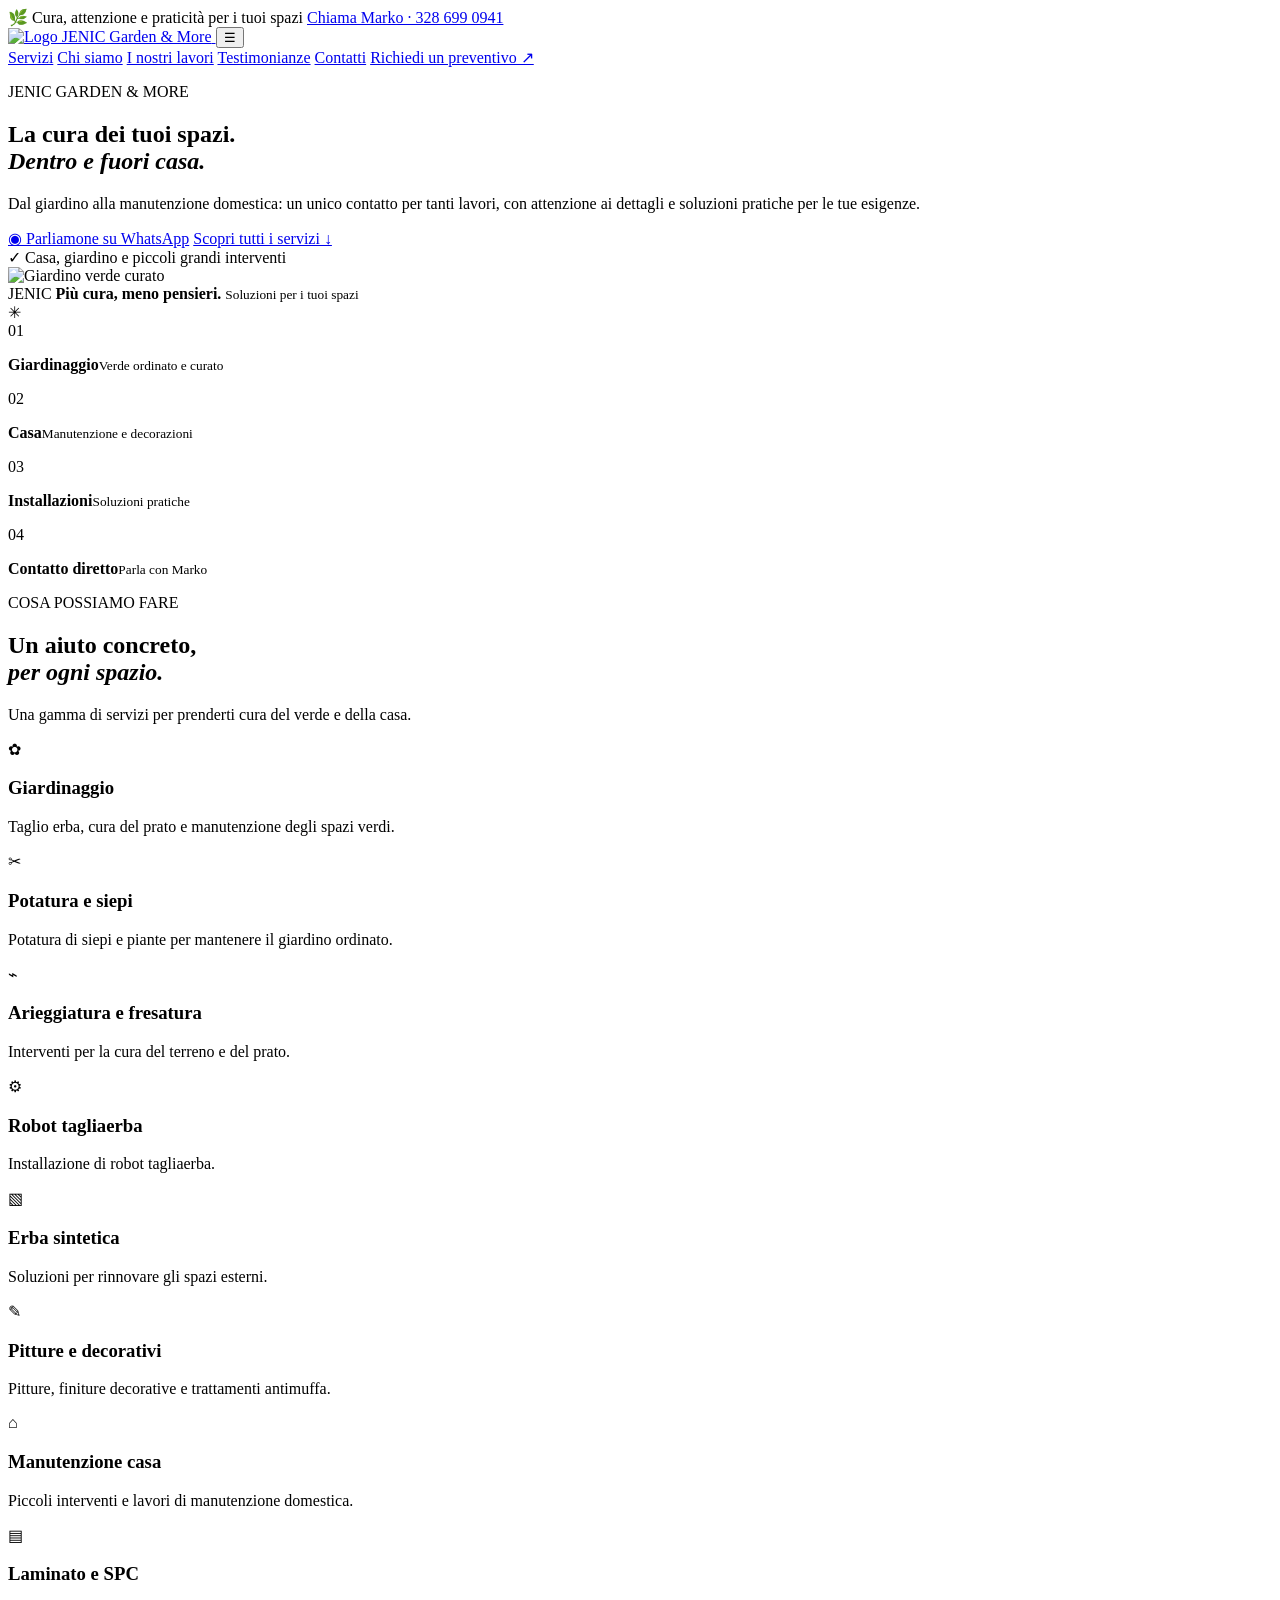
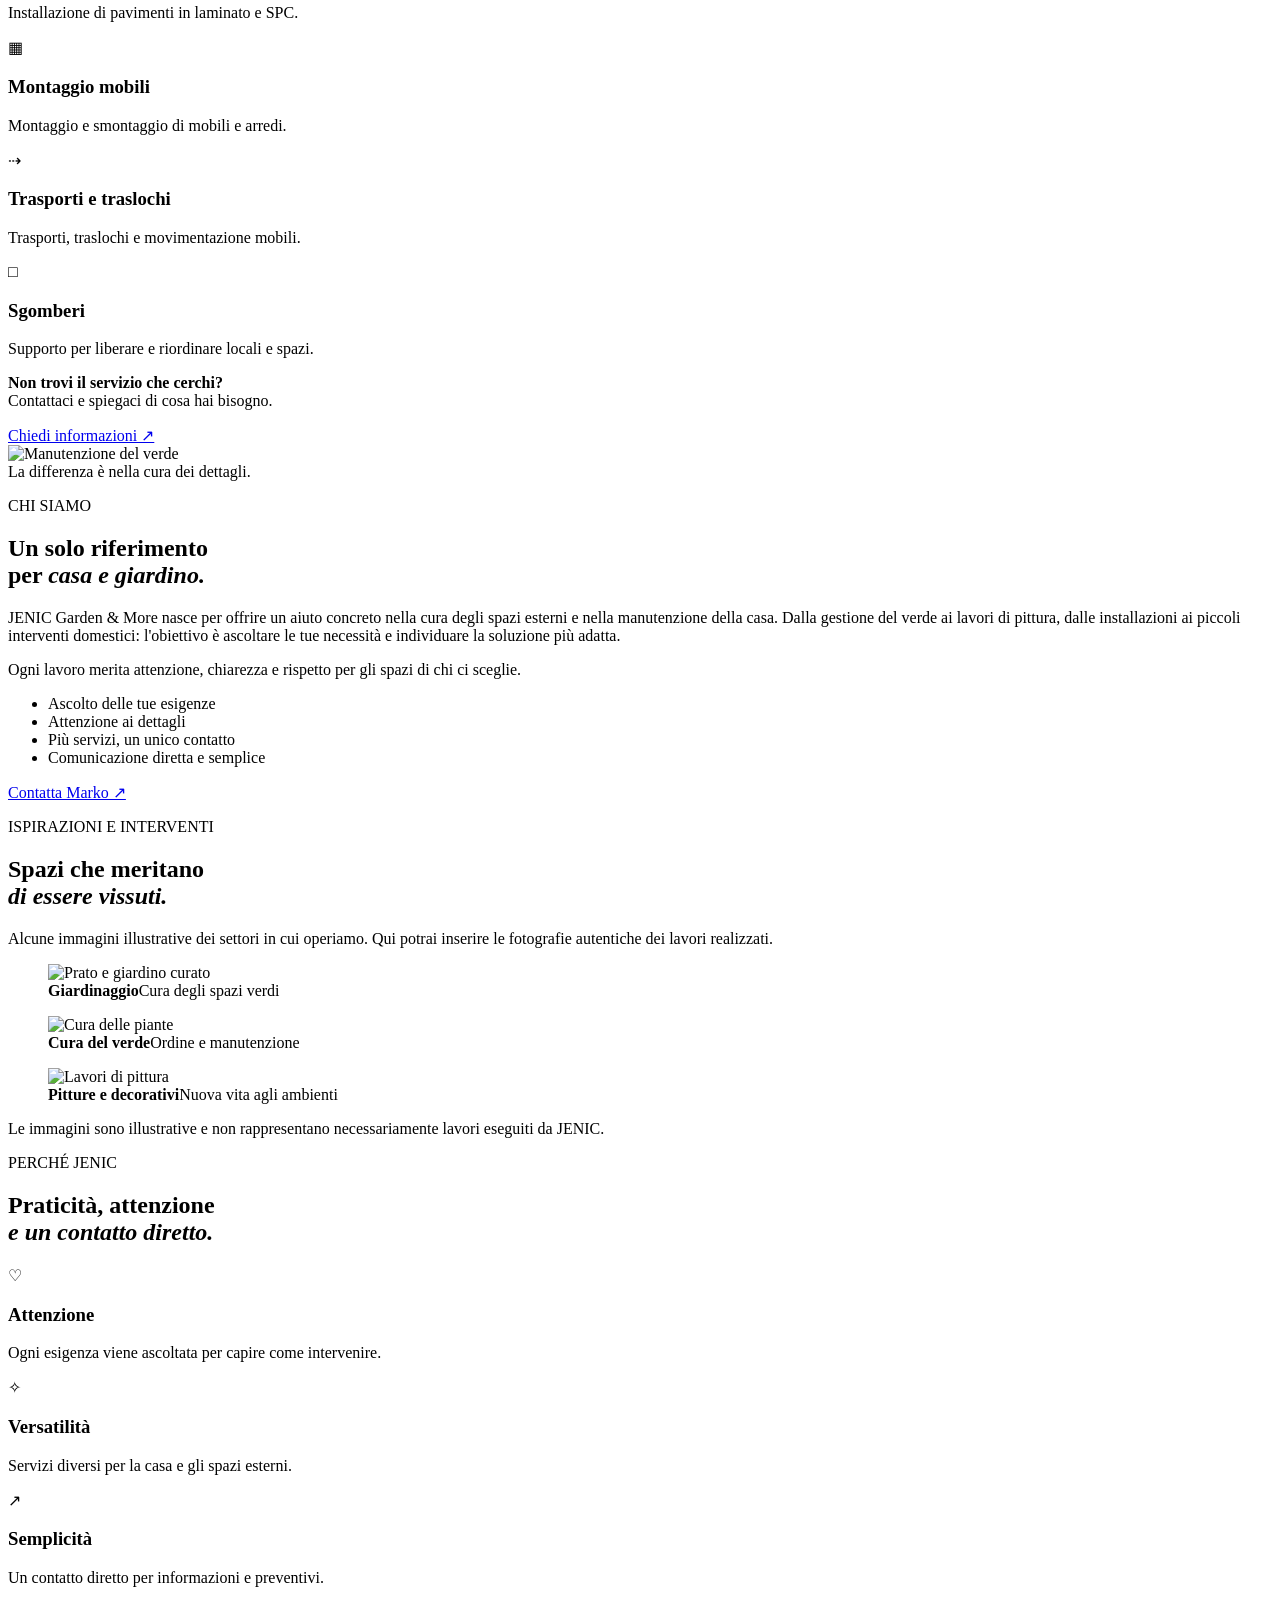
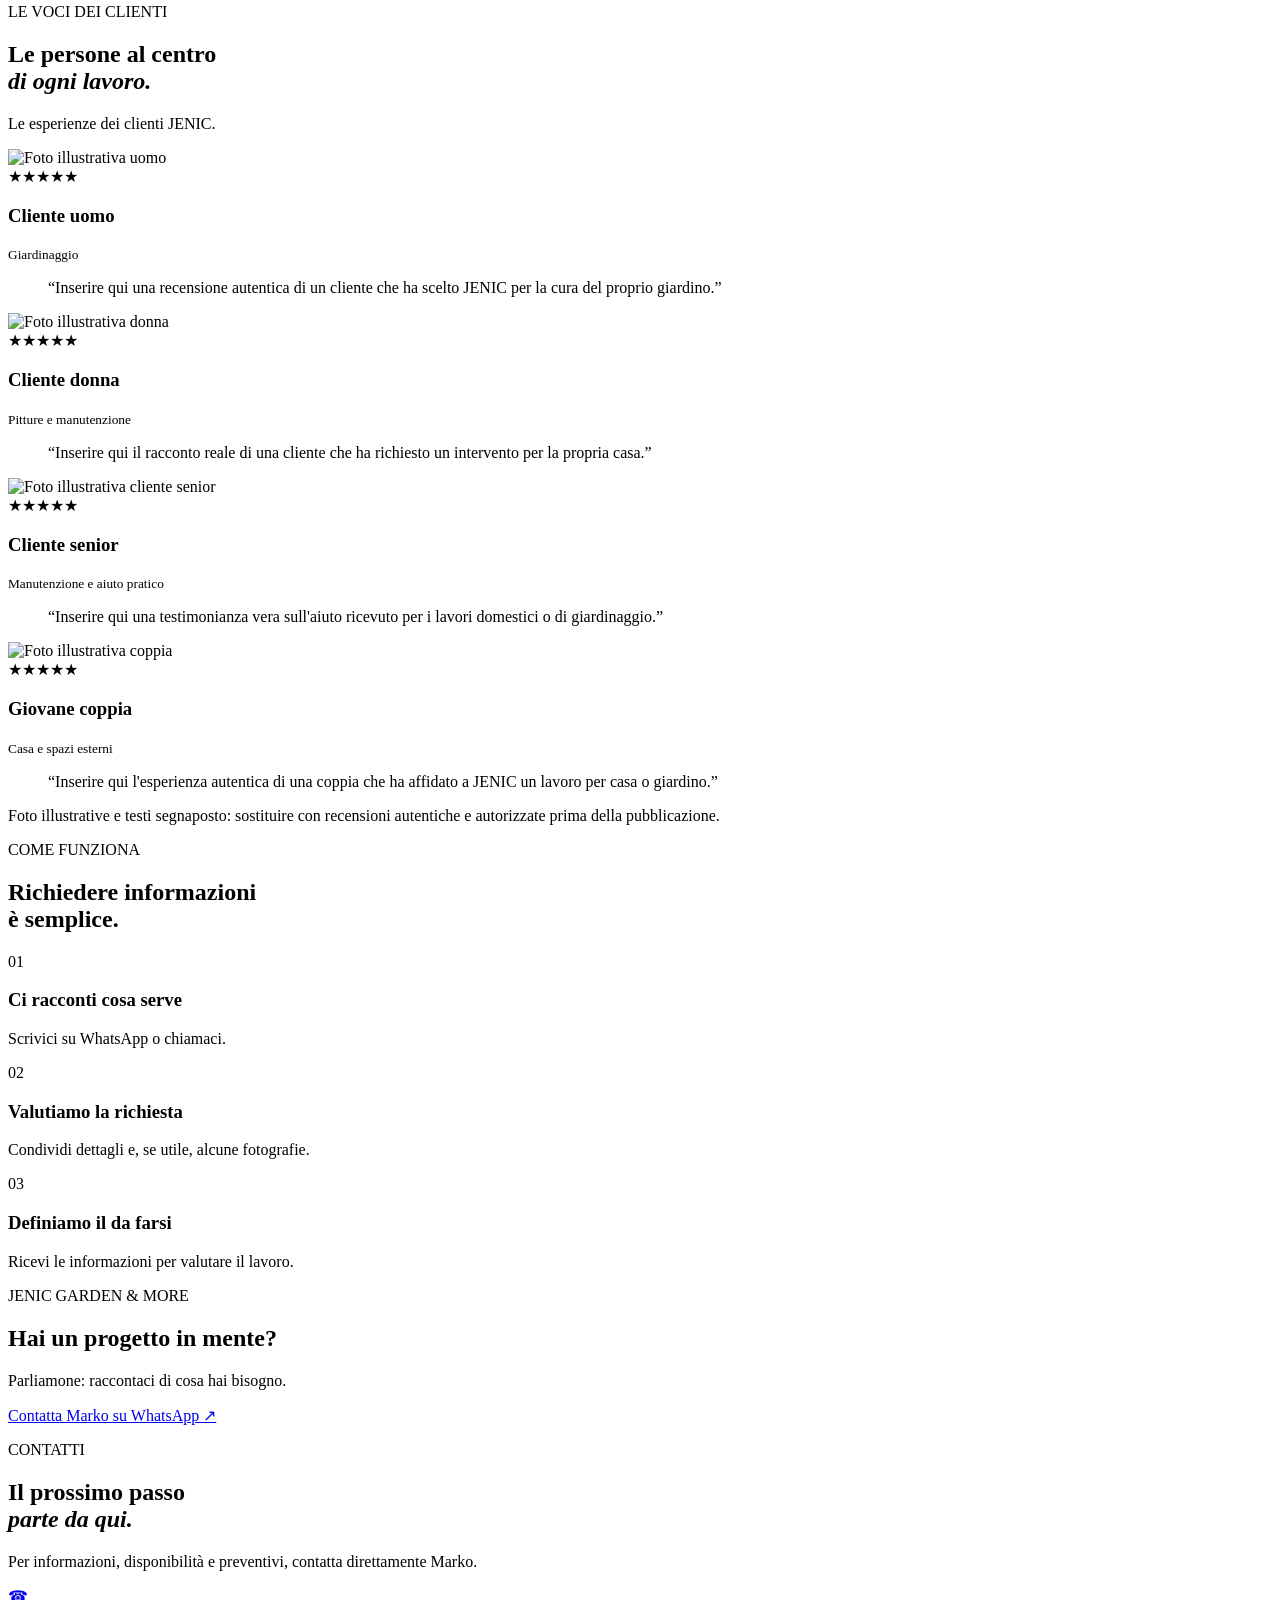
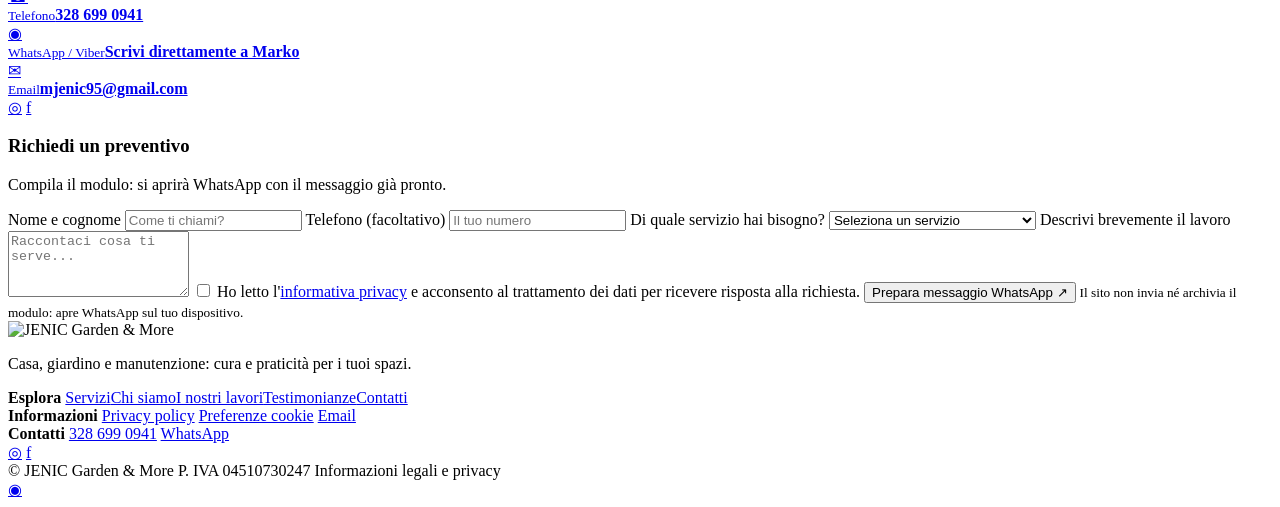
==== index.html @ 44347979 "Create index.html" ====
<!DOCTYPE html>
<html lang="it">
<head>
<meta charset="UTF-8">
<meta name="viewport" content="width=device-width, initial-scale=1">
<meta name="theme-color" content="#123b2b">
<meta name="description" content="JENIC Garden & More: giardinaggio, potature, pitture, manutenzione casa, robot tagliaerba, pavimenti, trasporti e sgomberi.">
<title>JENIC Garden & More | Casa, giardino e manutenzione</title>
<link rel="icon" href="assets/logo-jenic.png">
<link rel="preconnect" href="https://fonts.googleapis.com">
<link rel="preconnect" href="https://fonts.gstatic.com" crossorigin>
<link href="https://fonts.googleapis.com/css2?family=DM+Sans:wght@400;500;600;700&family=Manrope:wght@400;500;600;700;800&display=swap" rel="stylesheet">
<link rel="stylesheet" href="style.css">
</head>
<body>

<div class="topline">
<span>🌿 Cura, attenzione e praticità per i tuoi spazi</span>
<a href="tel:+393286990941">Chiama Marko · 328 699 0941</a>
</div>

<header class="site-header">
<a class="brand" href="#home">
<img src="assets/logo-jenic.png" alt="Logo JENIC Garden & More">
</a>
<button class="menu-toggle" aria-label="Apri menu" aria-expanded="false">☰</button>
<nav class="main-nav">
<a href="#servizi">Servizi</a>
<a href="#chi-siamo">Chi siamo</a>
<a href="#lavori">I nostri lavori</a>
<a href="#testimonianze">Testimonianze</a>
<a href="#contatti">Contatti</a>
<a class="button button-small" href="https://wa.me/393286990941?text=Ciao%20Marko%2C%20vorrei%20informazioni%20e%20un%20preventivo." target="_blank" rel="noopener">Richiedi un preventivo ↗</a>
</nav>
</header>

<main>

<section class="hero" id="home">
<div class="hero-copy">
<p class="eyebrow">JENIC GARDEN & MORE</p>
<h1>La cura dei tuoi spazi.<br><em>Dentro e fuori casa.</em></h1>
<p class="hero-lead">Dal giardino alla manutenzione domestica: un unico contatto per tanti lavori, con attenzione ai dettagli e soluzioni pratiche per le tue esigenze.</p>
<div class="hero-actions">
<a class="button" href="https://wa.me/393286990941?text=Ciao%20Marko%2C%20vorrei%20richiedere%20un%20preventivo." target="_blank" rel="noopener">◉ Parliamone su WhatsApp</a>
<a class="text-link" href="#servizi">Scopri tutti i servizi ↓</a>
</div>
<div class="hero-note"><span class="check-round">✓</span> Casa, giardino e piccoli grandi interventi</div>
</div>
<div class="hero-visual">
<img src="https://images.unsplash.com/photo-1416879595882-3373a0480b5b?auto=format&fit=crop&w=1400&q=85" alt="Giardino verde curato">
<div class="floating-note">
<span>JENIC</span>
<strong>Più cura, meno pensieri.</strong>
<small>Soluzioni per i tuoi spazi</small>
</div>
<div class="visual-leaf">✳</div>
</div>
</section>

<section class="quick-points">
<div><span>01</span><p><b>Giardinaggio</b><small>Verde ordinato e curato</small></p></div>
<div><span>02</span><p><b>Casa</b><small>Manutenzione e decorazioni</small></p></div>
<div><span>03</span><p><b>Installazioni</b><small>Soluzioni pratiche</small></p></div>
<div><span>04</span><p><b>Contatto diretto</b><small>Parla con Marko</small></p></div>
</section>

<section class="section services-section" id="servizi">
<div class="section-heading">
<p class="eyebrow">COSA POSSIAMO FARE</p>
<h2>Un aiuto concreto,<br><em>per ogni spazio.</em></h2>
<p>Una gamma di servizi per prenderti cura del verde e della casa.</p>
</div>

<div class="service-grid">
<article class="service-card"><div class="service-icon">✿</div><h3>Giardinaggio</h3><p>Taglio erba, cura del prato e manutenzione degli spazi verdi.</p></article>
<article class="service-card"><div class="service-icon">✂</div><h3>Potatura e siepi</h3><p>Potatura di siepi e piante per mantenere il giardino ordinato.</p></article>
<article class="service-card"><div class="service-icon">⌁</div><h3>Arieggiatura e fresatura</h3><p>Interventi per la cura del terreno e del prato.</p></article>
<article class="service-card"><div class="service-icon">⚙</div><h3>Robot tagliaerba</h3><p>Installazione di robot tagliaerba.</p></article>
<article class="service-card"><div class="service-icon">▧</div><h3>Erba sintetica</h3><p>Soluzioni per rinnovare gli spazi esterni.</p></article>
<article class="service-card"><div class="service-icon">✎</div><h3>Pitture e decorativi</h3><p>Pitture, finiture decorative e trattamenti antimuffa.</p></article>
<article class="service-card"><div class="service-icon">⌂</div><h3>Manutenzione casa</h3><p>Piccoli interventi e lavori di manutenzione domestica.</p></article>
<article class="service-card"><div class="service-icon">▤</div><h3>Laminato e SPC</h3><p>Installazione di pavimenti in laminato e SPC.</p></article>
<article class="service-card"><div class="service-icon">▦</div><h3>Montaggio mobili</h3><p>Montaggio e smontaggio di mobili e arredi.</p></article>
<article class="service-card"><div class="service-icon">⇢</div><h3>Trasporti e traslochi</h3><p>Trasporti, traslochi e movimentazione mobili.</p></article>
<article class="service-card"><div class="service-icon">□</div><h3>Sgomberi</h3><p>Supporto per liberare e riordinare locali e spazi.</p></article>
</div>

<div class="service-bottom">
<p><b>Non trovi il servizio che cerchi?</b><br>Contattaci e spiegaci di cosa hai bisogno.</p>
<a class="button" href="https://wa.me/393286990941" target="_blank" rel="noopener">Chiedi informazioni ↗</a>
</div>
</section>

<section class="about-section section" id="chi-siamo">
<div class="about-photo">
<img src="https://images.unsplash.com/photo-1558618666-fcd25c85cd64?auto=format&fit=crop&w=1200&q=85" alt="Manutenzione del verde" loading="lazy">
<div class="photo-caption">La differenza è nella cura dei dettagli.</div>
</div>
<div class="about-copy">
<p class="eyebrow">CHI SIAMO</p>
<h2>Un solo riferimento<br>per <em>casa e giardino.</em></h2>
<p>JENIC Garden & More nasce per offrire un aiuto concreto nella cura degli spazi esterni e nella manutenzione della casa. Dalla gestione del verde ai lavori di pittura, dalle installazioni ai piccoli interventi domestici: l'obiettivo è ascoltare le tue necessità e individuare la soluzione più adatta.</p>
<p>Ogni lavoro merita attenzione, chiarezza e rispetto per gli spazi di chi ci sceglie.</p>
<ul class="tick-list">
<li>Ascolto delle tue esigenze</li>
<li>Attenzione ai dettagli</li>
<li>Più servizi, un unico contatto</li>
<li>Comunicazione diretta e semplice</li>
</ul>
<a class="button" href="#contatti">Contatta Marko ↗</a>
</div>
</section>

<section class="work-section section" id="lavori">
<div class="section-heading">
<p class="eyebrow">ISPIRAZIONI E INTERVENTI</p>
<h2>Spazi che meritano<br><em>di essere vissuti.</em></h2>
<p>Alcune immagini illustrative dei settori in cui operiamo. Qui potrai inserire le fotografie autentiche dei lavori realizzati.</p>
</div>
<div class="work-grid">
<figure class="work-large">
<img src="https://images.unsplash.com/photo-1558904541-efa843a96f01?auto=format&fit=crop&w=1200&q=85" alt="Prato e giardino curato" loading="lazy">
<figcaption><b>Giardinaggio</b><span>Cura degli spazi verdi</span></figcaption>
</figure>
<figure>
<img src="https://images.unsplash.com/photo-1599685315640-6ec5c8f6b6b0?auto=format&fit=crop&w=900&q=85" alt="Cura delle piante" loading="lazy">
<figcaption><b>Cura del verde</b><span>Ordine e manutenzione</span></figcaption>
</figure>
<figure>
<img src="https://images.unsplash.com/photo-1562259949-e8e7689d7828?auto=format&fit=crop&w=900&q=85" alt="Lavori di pittura" loading="lazy">
<figcaption><b>Pitture e decorativi</b><span>Nuova vita agli ambienti</span></figcaption>
</figure>
</div>
<p class="gallery-note">Le immagini sono illustrative e non rappresentano necessariamente lavori eseguiti da JENIC.</p>
</section>

<section class="why-section section">
<div class="section-heading">
<p class="eyebrow">PERCHÉ JENIC</p>
<h2>Praticità, attenzione<br><em>e un contatto diretto.</em></h2>
</div>
<div class="why-grid">
<article><span>♡</span><h3>Attenzione</h3><p>Ogni esigenza viene ascoltata per capire come intervenire.</p></article>
<article><span>✧</span><h3>Versatilità</h3><p>Servizi diversi per la casa e gli spazi esterni.</p></article>
<article><span>↗</span><h3>Semplicità</h3><p>Un contatto diretto per informazioni e preventivi.</p></article>
</div>
</section>

<section class="testimonials-section section" id="testimonianze">
<div class="section-heading">
<p class="eyebrow">LE VOCI DEI CLIENTI</p>
<h2>Le persone al centro<br><em>di ogni lavoro.</em></h2>
<p>Le esperienze dei clienti JENIC.</p>
</div>
<div class="testimonial-grid">
<article class="testimonial">
<img src="https://images.unsplash.com/photo-1500648767791-00dcc994a43e?auto=format&fit=crop&w=240&q=85" alt="Foto illustrativa uomo">
<div class="stars">★★★★★</div><h3>Cliente uomo</h3><small>Giardinaggio</small>
<blockquote>“Inserire qui una recensione autentica di un cliente che ha scelto JENIC per la cura del proprio giardino.”</blockquote>
</article>
<article class="testimonial">
<img src="https://images.unsplash.com/photo-1534528741775-53994a69daeb?auto=format&fit=crop&w=240&q=85" alt="Foto illustrativa donna">
<div class="stars">★★★★★</div><h3>Cliente donna</h3><small>Pitture e manutenzione</small>
<blockquote>“Inserire qui il racconto reale di una cliente che ha richiesto un intervento per la propria casa.”</blockquote>
</article>
<article class="testimonial">
<img src="https://images.unsplash.com/photo-1506794778202-cad84cf45f1d?auto=format&fit=crop&w=240&q=85" alt="Foto illustrativa cliente senior">
<div class="stars">★★★★★</div><h3>Cliente senior</h3><small>Manutenzione e aiuto pratico</small>
<blockquote>“Inserire qui una testimonianza vera sull'aiuto ricevuto per i lavori domestici o di giardinaggio.”</blockquote>
</article>
<article class="testimonial">
<img src="https://images.unsplash.com/photo-1517841905240-472988babdf9?auto=format&fit=crop&w=240&q=85" alt="Foto illustrativa coppia">
<div class="stars">★★★★★</div><h3>Giovane coppia</h3><small>Casa e spazi esterni</small>
<blockquote>“Inserire qui l'esperienza autentica di una coppia che ha affidato a JENIC un lavoro per casa o giardino.”</blockquote>
</article>
</div>
<p class="gallery-note">Foto illustrative e testi segnaposto: sostituire con recensioni autentiche e autorizzate prima della pubblicazione.</p>
</section>

<section class="steps-section section">
<div class="section-heading">
<p class="eyebrow">COME FUNZIONA</p>
<h2>Richiedere informazioni<br>è semplice.</h2>
</div>
<div class="steps-grid">
<article><span>01</span><h3>Ci racconti cosa serve</h3><p>Scrivici su WhatsApp o chiamaci.</p></article>
<article><span>02</span><h3>Valutiamo la richiesta</h3><p>Condividi dettagli e, se utile, alcune fotografie.</p></article>
<article><span>03</span><h3>Definiamo il da farsi</h3><p>Ricevi le informazioni per valutare il lavoro.</p></article>
</div>
</section>

<section class="contact-banner">
<div>
<p class="eyebrow">JENIC GARDEN & MORE</p>
<h2>Hai un progetto in mente?</h2>
<p>Parliamone: raccontaci di cosa hai bisogno.</p>
</div>
<a class="button button-light" href="https://wa.me/393286990941" target="_blank" rel="noopener">Contatta Marko su WhatsApp ↗</a>
</section>

<section class="contact-section section" id="contatti">
<div class="contact-copy">
<p class="eyebrow">CONTATTI</p>
<h2>Il prossimo passo<br><em>parte da qui.</em></h2>
<p>Per informazioni, disponibilità e preventivi, contatta direttamente Marko.</p>

<a class="contact-line" href="tel:+393286990941"><span>☎</span><div><small>Telefono</small><b>328 699 0941</b></div></a>
<a class="contact-line" href="https://wa.me/393286990941" target="_blank" rel="noopener"><span>◉</span><div><small>WhatsApp / Viber</small><b>Scrivi direttamente a Marko</b></div></a>
<a class="contact-line" href="mailto:mjenic95@gmail.com"><span>✉</span><div><small>Email</small><b>mjenic95@gmail.com</b></div></a>

<div class="social-row">
<a class="social-icon" href="https://www.instagram.com/jenic_m.j_garden_more_/" target="_blank" rel="noopener" aria-label="Instagram">◎</a>
<a class="social-icon" href="https://www.facebook.com/search/top?q=Jenic%20MJ%20Garden%20%26%20More" target="_blank" rel="noopener" aria-label="Facebook">f</a>
</div>
</div>

<form class="contact-form" id="quoteForm">
<h3>Richiedi un preventivo</h3>
<p>Compila il modulo: si aprirà WhatsApp con il messaggio già pronto.</p>

<label for="name">Nome e cognome</label>
<input id="name" name="name" autocomplete="name" required placeholder="Come ti chiami?">

<label for="phone">Telefono (facoltativo)</label>
<input id="phone" name="phone" autocomplete="tel" placeholder="Il tuo numero">

<label for="service">Di quale servizio hai bisogno?</label>
<select id="service" name="service" required>
<option value="">Seleziona un servizio</option>
<option>Giardinaggio e taglio erba</option>
<option>Potatura e siepi</option>
<option>Arieggiatura e fresatura</option>
<option>Robot tagliaerba</option>
<option>Erba sintetica</option>
<option>Pitture, decorativi e antimuffa</option>
<option>Manutenzione casa</option>
<option>Laminato e SPC</option>
<option>Montaggio e smontaggio mobili</option>
<option>Trasporti e traslochi</option>
<option>Sgomberi</option>
<option>Altro</option>
</select>

<label for="message">Descrivi brevemente il lavoro</label>
<textarea id="message" name="message" rows="4" placeholder="Raccontaci cosa ti serve..."></textarea>

<label class="privacy-check">
<input type="checkbox" required>
<span>Ho letto l'<a href="privacy.html" target="_blank">informativa privacy</a> e acconsento al trattamento dei dati per ricevere risposta alla richiesta.</span>
</label>

<button class="button submit-button" type="submit">Prepara messaggio WhatsApp ↗</button>
<small class="form-hint">Il sito non invia né archivia il modulo: apre WhatsApp sul tuo dispositivo.</small>
</form>
</section>
</main>

<footer class="footer">
<div class="footer-main">
<div class="footer-brand">
<img src="assets/logo-jenic.png" alt="JENIC Garden & More">
<p>Casa, giardino e manutenzione: cura e praticità per i tuoi spazi.</p>
</div>
<div class="footer-nav">
<b>Esplora</b>
<a href="#servizi">Servizi</a><a href="#chi-siamo">Chi siamo</a><a href="#lavori">I nostri lavori</a><a href="#testimonianze">Testimonianze</a><a href="#contatti">Contatti</a>
</div>
<div class="footer-nav">
<b>Informazioni</b>
<a href="privacy.html">Privacy policy</a>
<a href="#" data-open-cookie>Preferenze cookie</a>
<a href="mailto:mjenic95@gmail.com">Email</a>
</div>
<div class="footer-nav">
<b>Contatti</b>
<a href="tel:+393286990941">328 699 0941</a>
<a href="https://wa.me/393286990941" target="_blank" rel="noopener">WhatsApp</a>
<div class="footer-social">
<a href="https://www.instagram.com/jenic_m.j_garden_more_/" target="_blank" rel="noopener" aria-label="Instagram">◎</a>
<a href="https://www.facebook.com/search/top?q=Jenic%20MJ%20Garden%20%26%20More" target="_blank" rel="noopener" aria-label="Facebook">f</a>
</div>
</div>
</div>
<div class="legal-line">
<span>© <span id="year"></span> JENIC Garden & More</span>
<span>P. IVA 04510730247</span>
<span>Informazioni legali e privacy</span>
</div>
</footer>

<a class="floating-wa" href="https://wa.me/393286990941" target="_blank" rel="noopener" aria-label="Apri WhatsApp">◉</a>

<div class="cookie-banner" id="cookieBanner" role="dialog" aria-modal="true" aria-labelledby="cookieTitle" hidden>
<div class="cookie-copy">
<p class="eyebrow">LA TUA PRIVACY CONTA</p>
<h2 id="cookieTitle">Le tue preferenze sui cookie</h2>
<p>Questo sito utilizza solo le tecnologie strettamente necessarie per funzionare. Al momento non sono installati strumenti di analisi o pubblicità.</p>
<a href="privacy.html">Leggi l'informativa privacy</a>
</div>
<div class="cookie-actions">
<button class="button button-small" id="acceptAll">Accetta tutti</button>
<button class="button button-small button-outline" id="necessaryOnly">Solo necessari</button>
<button class="cookie-settings-link" id="customizeCookies">Personalizza</button>
</div>
<div class="cookie-preferences" id="cookiePreferences" hidden>
<label><input type="checkbox" checked disabled> Necessari (sempre attivi)</label>
<label><input type="checkbox" id="analyticsCookies"> Analitici</label>
<label><input type="checkbox" id="marketingCookies"> Marketing</label>
<button class="button button-small" id="savePreferences">Salva preferenze</button>
</div>
</div>

<script src="script.js"></script>
</body>
</html>
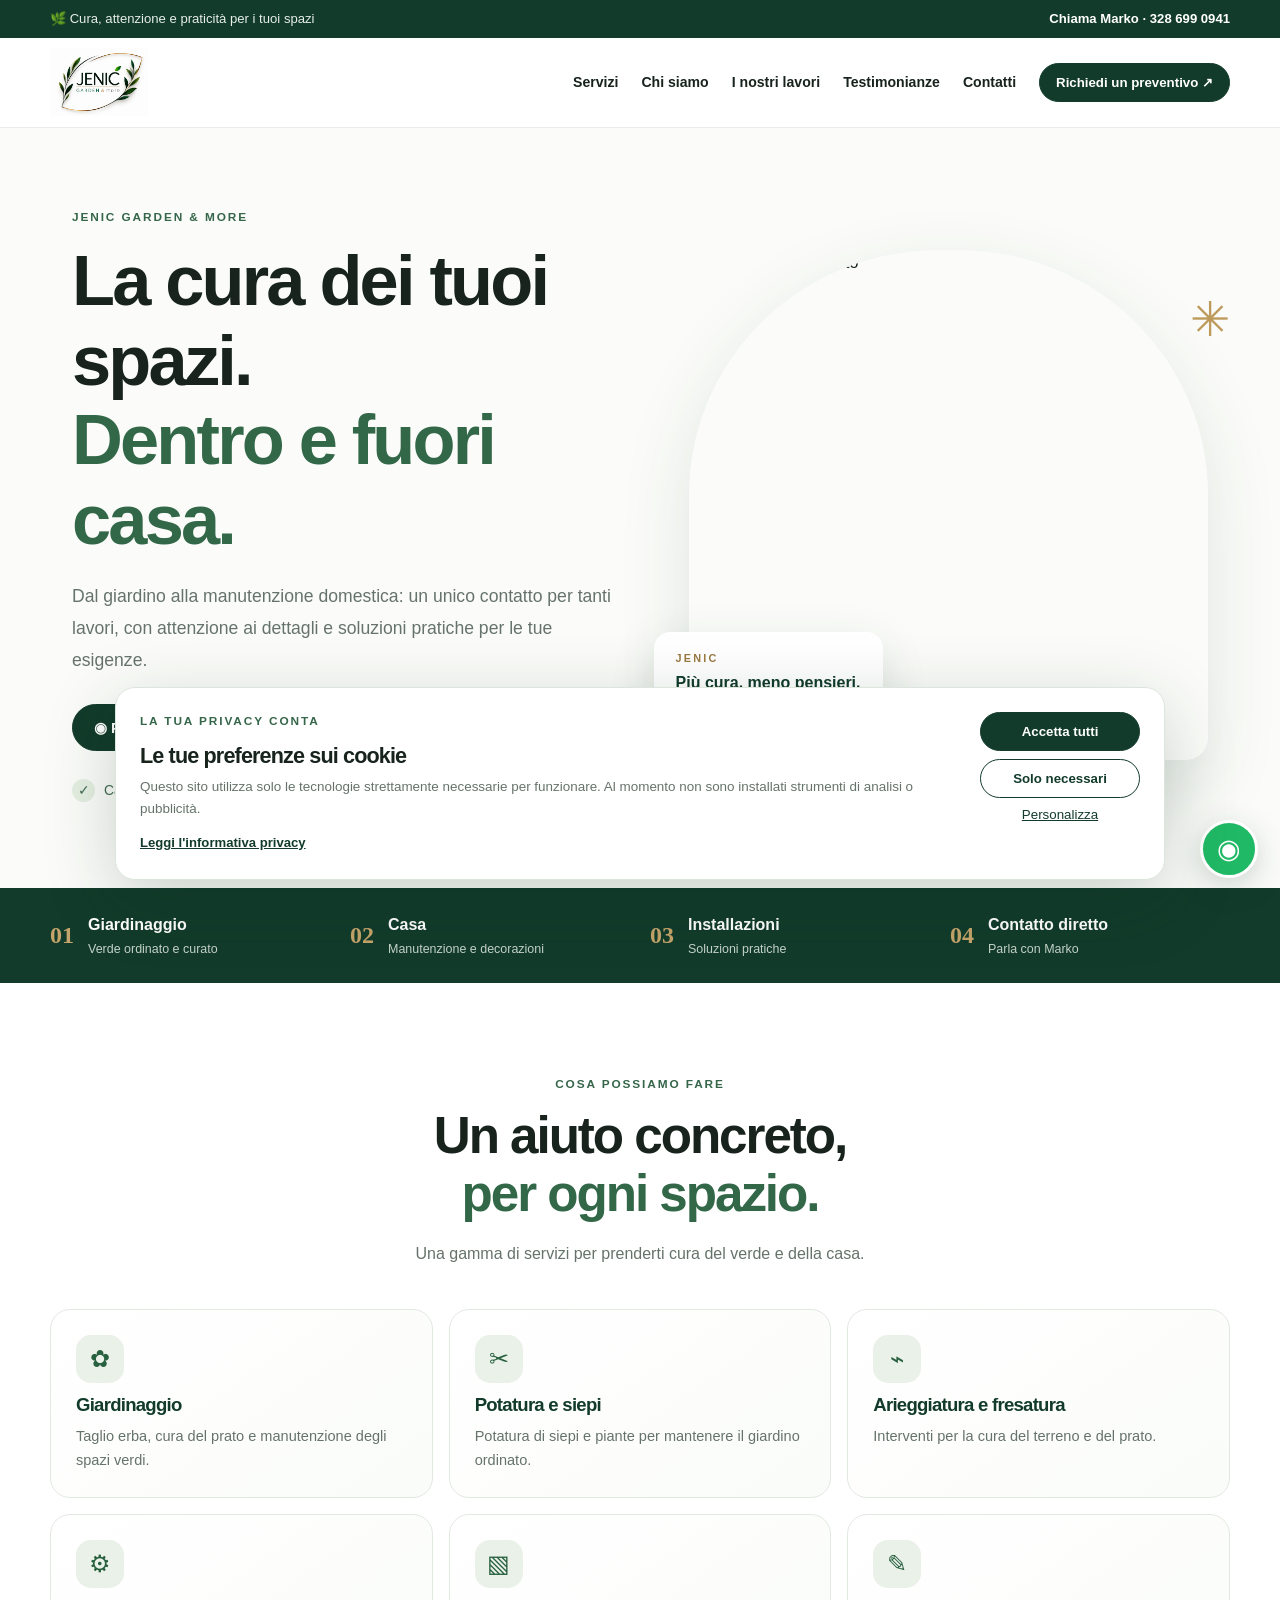
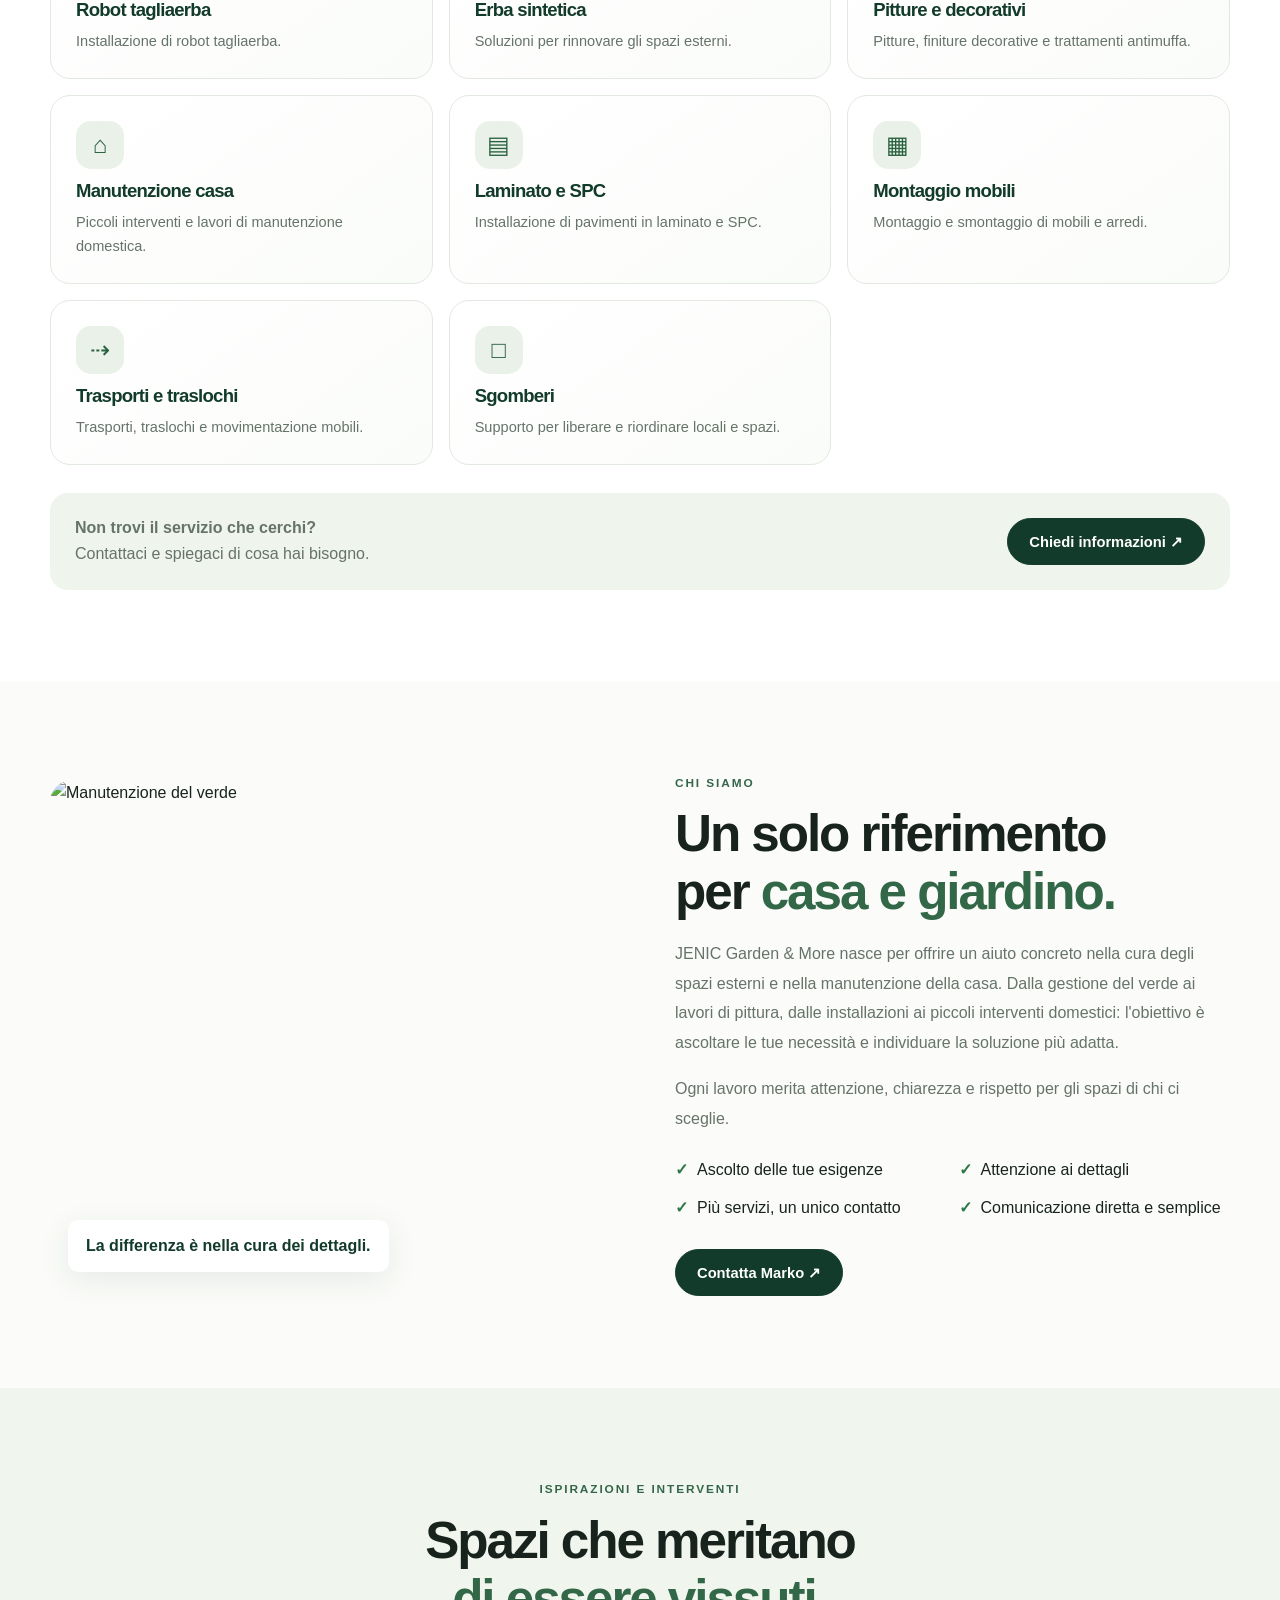
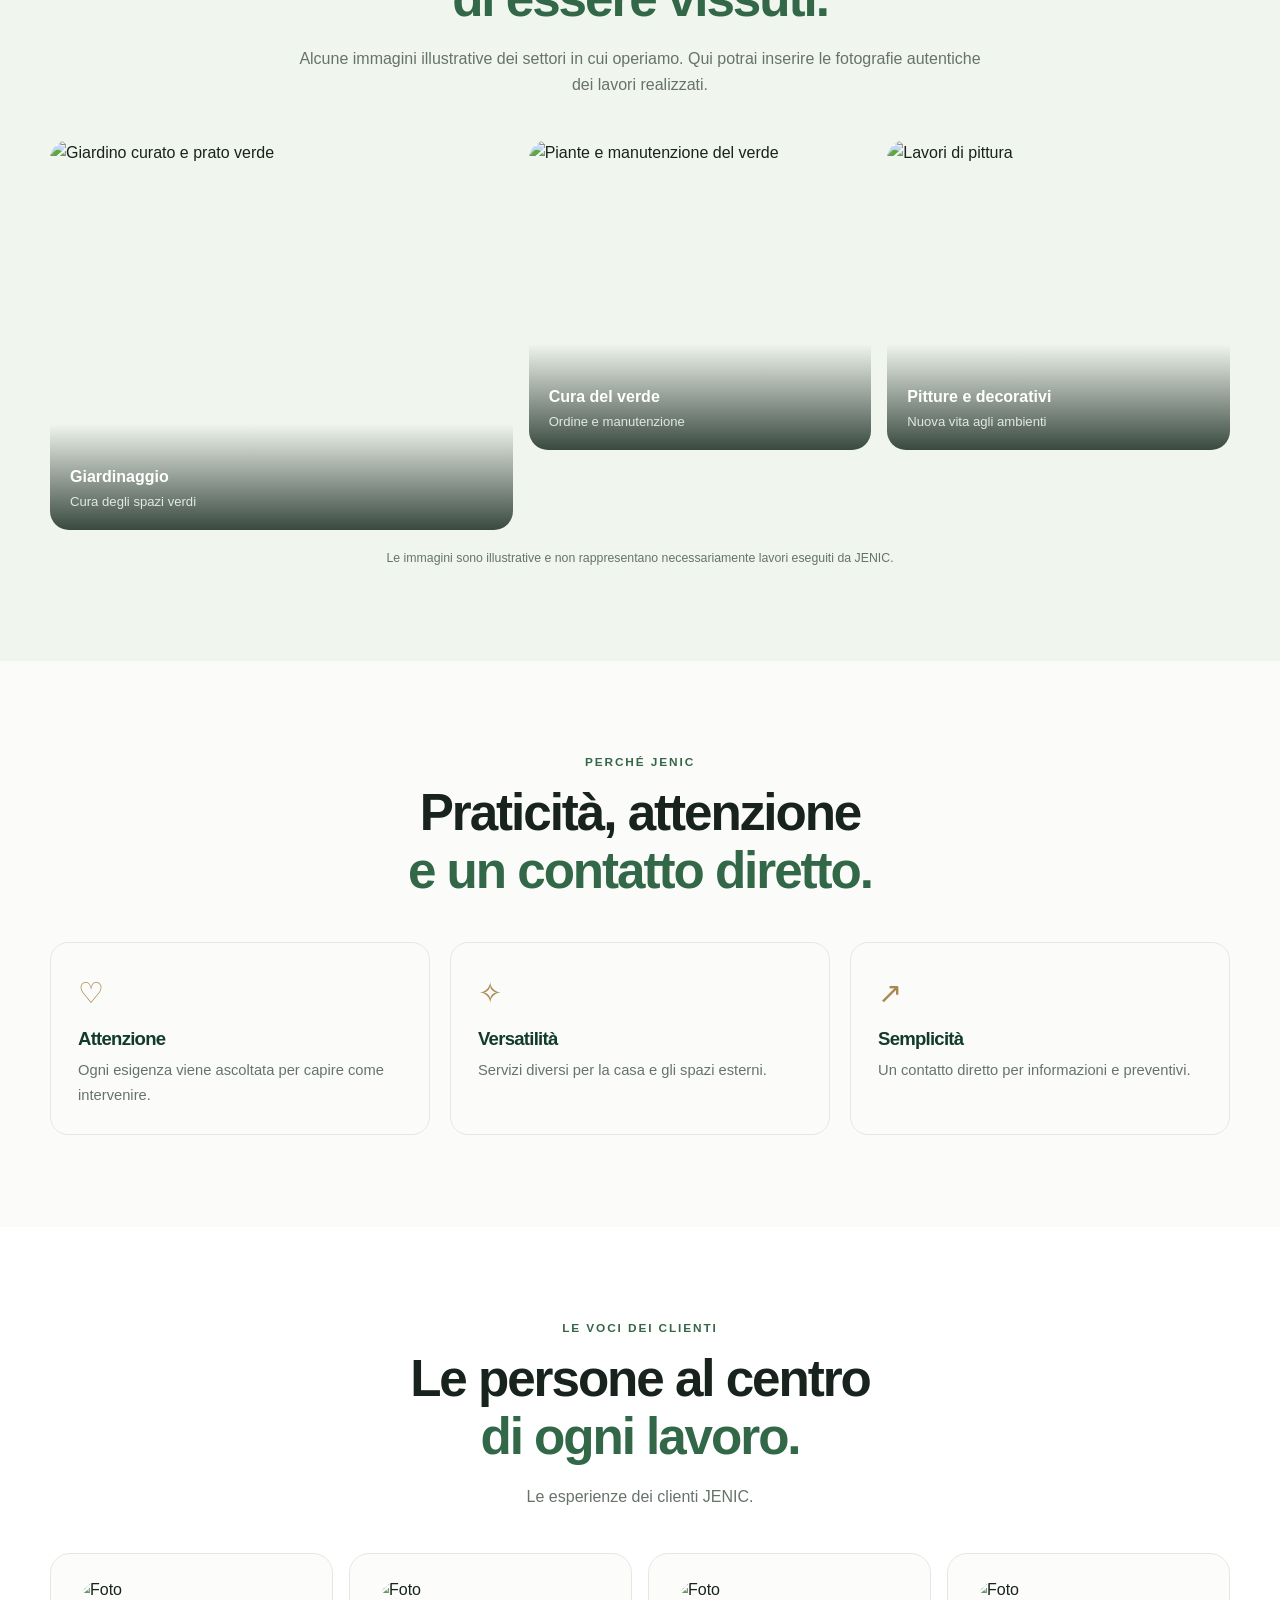
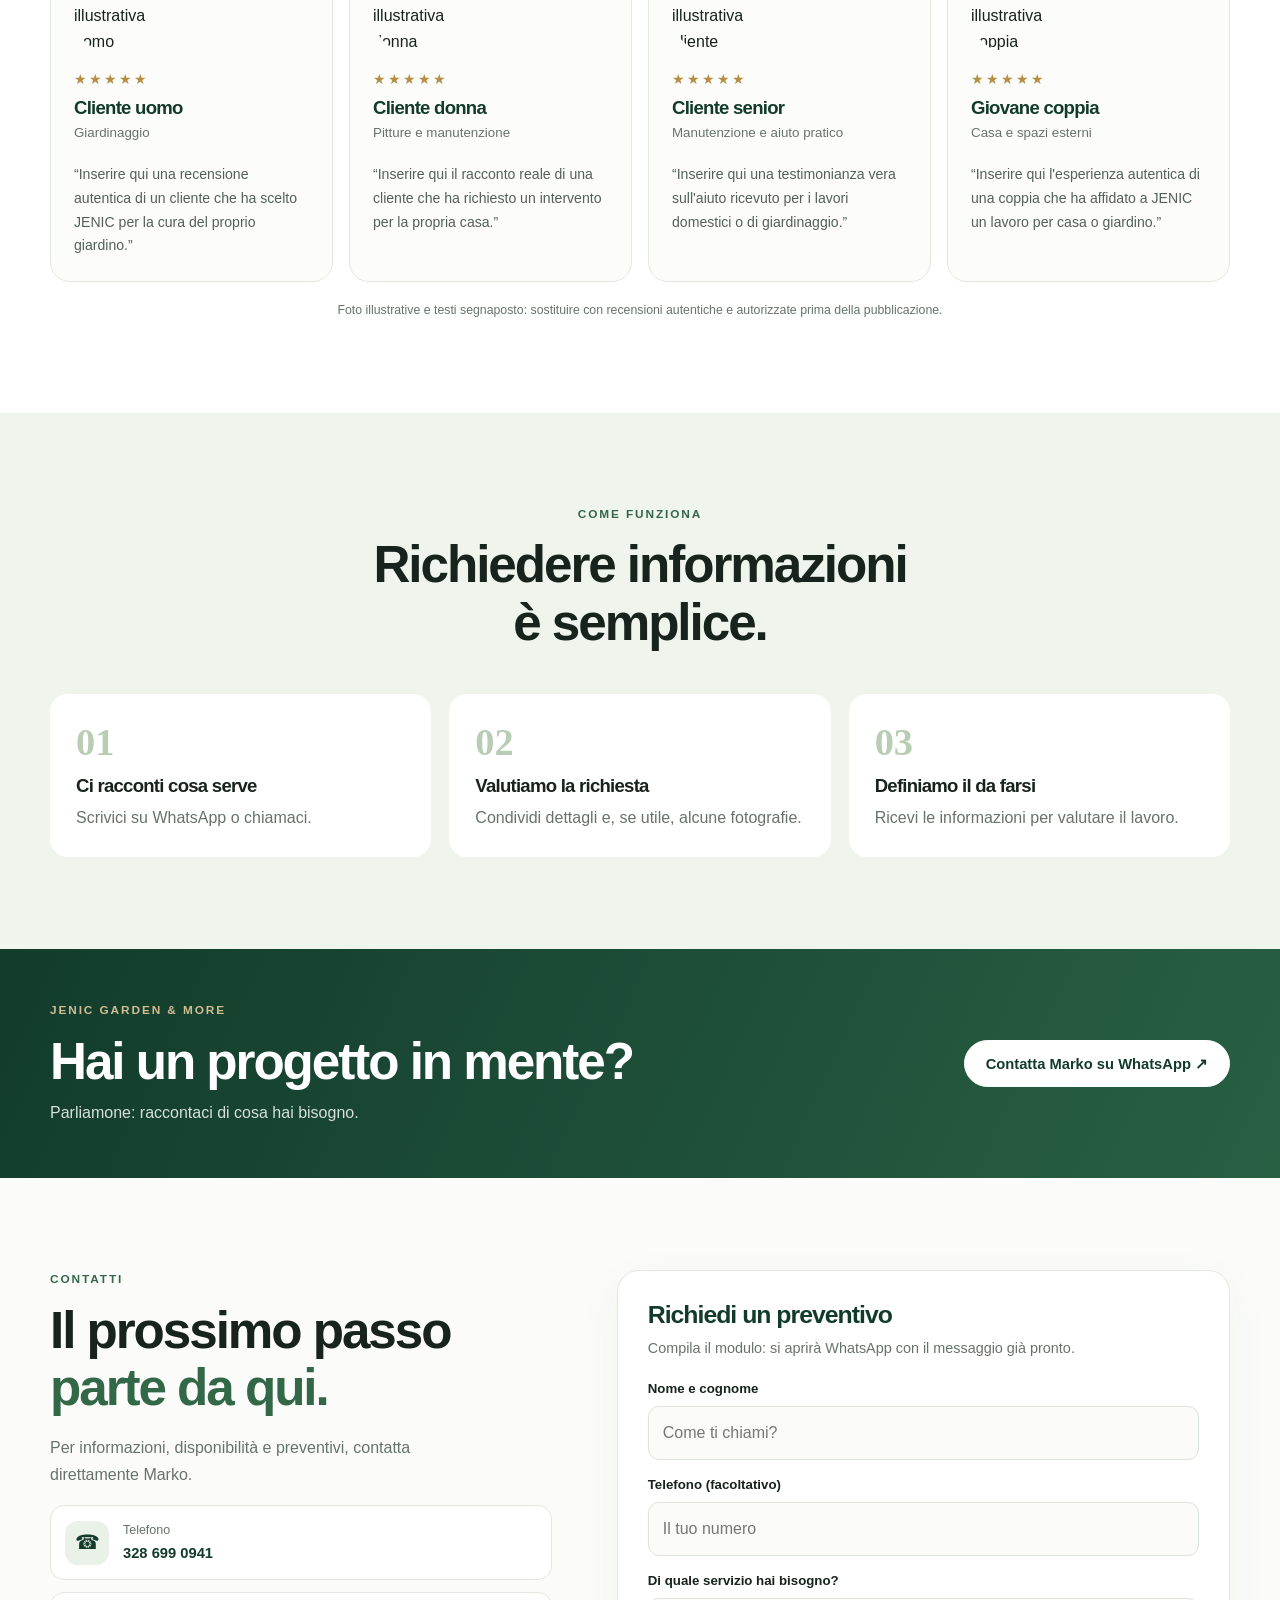
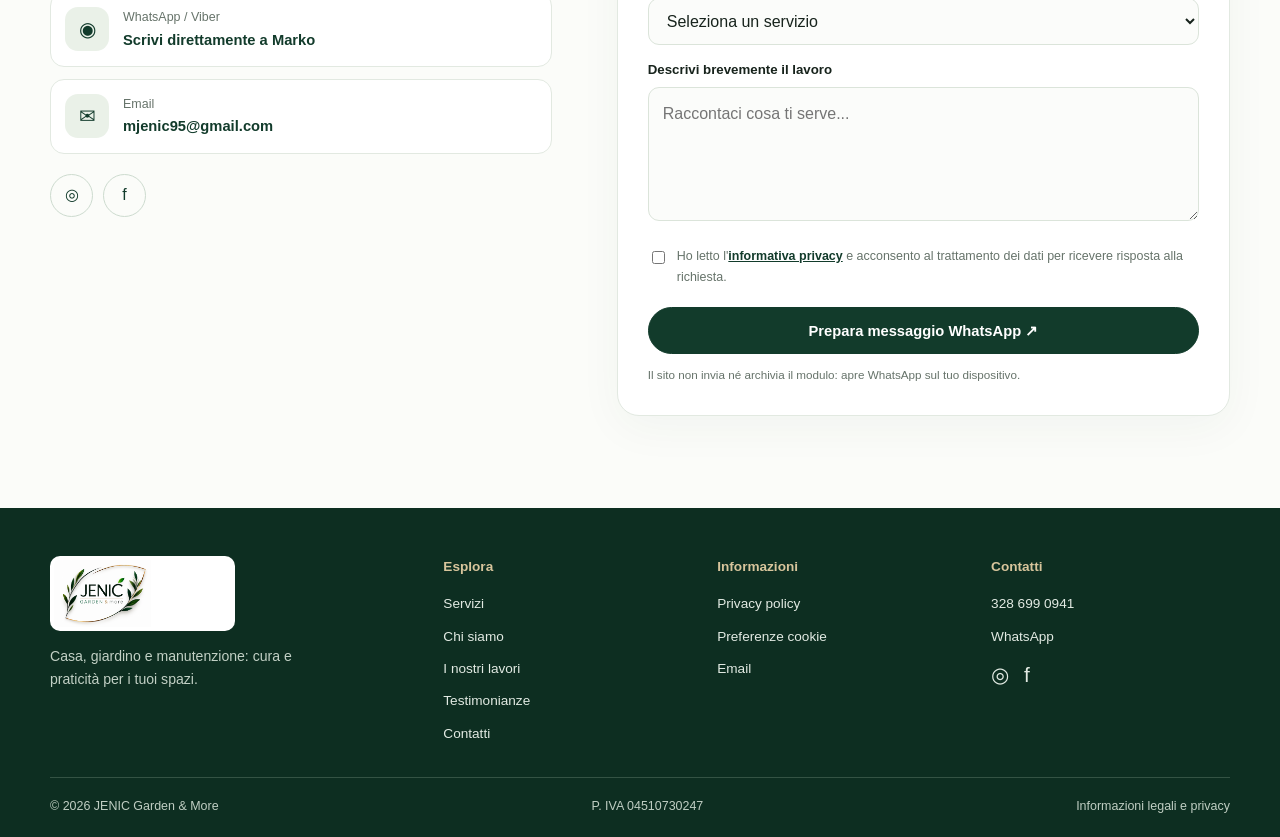
==== commit 0d1964f4: "Update index.html" ====
--- a/index.html
+++ b/index.html
@@ -119,19 +119,38 @@
 <h2>Spazi che meritano<br><em>di essere vissuti.</em></h2>
 <p>Alcune immagini illustrative dei settori in cui operiamo. Qui potrai inserire le fotografie autentiche dei lavori realizzati.</p>
 </div>
+
 <div class="work-grid">
-<figure class="work-large">
-<img src="https://images.unsplash.com/photo-1558904541-efa843a96f01?auto=format&fit=crop&w=1200&q=85" alt="Prato e giardino curato" loading="lazy">
-<figcaption><b>Giardinaggio</b><span>Cura degli spazi verdi</span></figcaption>
-</figure>
-<figure>
-<img src="https://images.unsplash.com/photo-1599685315640-6ec5c8f6b6b0?auto=format&fit=crop&w=900&q=85" alt="Cura delle piante" loading="lazy">
-<figcaption><b>Cura del verde</b><span>Ordine e manutenzione</span></figcaption>
-</figure>
-<figure>
-<img src="https://images.unsplash.com/photo-1562259949-e8e7689d7828?auto=format&fit=crop&w=900&q=85" alt="Lavori di pittura" loading="lazy">
-<figcaption><b>Pitture e decorativi</b><span>Nuova vita agli ambienti</span></figcaption>
-</figure>
+  <figure class="work-large">
+    <img src="https://images.unsplash.com/photo-1416879595882-3373a0480b5b?auto=format&fit=crop&w=1200&q=85"
+         alt="Giardino curato e prato verde"
+         loading="lazy">
+    <figcaption>
+      <b>Giardinaggio</b>
+      <span>Cura degli spazi verdi</span>
+    </figcaption>
+  </figure>
+
+  <figure>
+    <img src="https://images.unsplash.com/photo-1585320806297-9794b3e4eeae?auto=format&fit=crop&w=900&q=85"
+         alt="Piante e manutenzione del verde"
+         loading="lazy">
+    <figcaption>
+      <b>Cura del verde</b>
+      <span>Ordine e manutenzione</span>
+    </figcaption>
+  </figure>
+
+  <figure>
+    <img src="https://images.unsplash.com/photo-1562259949-e8e7689d7828?auto=format&fit=crop&w=900&q=85"
+         alt="Lavori di pittura"
+         loading="lazy">
+    <figcaption>
+      <b>Pitture e decorativi</b>
+      <span>Nuova vita agli ambienti</span>
+    </figcaption>
+  </figure>
+
 </div>
 <p class="gallery-note">Le immagini sono illustrative e non rappresentano necessariamente lavori eseguiti da JENIC.</p>
 </section>
--- a/style.css
+++ b/style.css
@@ -0,0 +1,258 @@
+
+*{box-sizing:border-box}
+html{scroll-behavior:smooth;scroll-padding-top:100px}
+body{margin:0;background:#fbfcf9;color:#17231c;font-family:"DM Sans",sans-serif;line-height:1.65}
+a{color:inherit;text-decoration:none}
+img{display:block;max-width:100%}
+h1,h2,h3{font-family:Manrope,sans-serif;line-height:1.13;letter-spacing:-.04em}
+h1{font-size:clamp(2.8rem,5.5vw,5.3rem);margin:14px 0 22px}
+h2{font-size:clamp(2rem,4vw,3.35rem);margin:12px 0 18px}
+h3{font-size:1.16rem;margin:12px 0 8px}
+p{color:#66736a;margin:0 0 17px}
+
+:root{
+--green:#123b2b;
+--green2:#245c40;
+--gold:#bd9a5b;
+--sage:#edf3eb;
+--line:#e2e9e1;
+--muted:#66736a;
+--paper:#fbfcf9;
+}
+
+.topline{
+background:#123b2b;color:#e7efe7;
+display:flex;justify-content:space-between;gap:15px;
+padding:8px max(22px,calc((100% - 1180px)/2));
+font-size:.82rem
+}
+.topline a{color:#fff;font-weight:700}
+
+.site-header{
+height:90px;
+padding:10px max(22px,calc((100% - 1180px)/2));
+display:flex;align-items:center;justify-content:space-between;
+gap:25px;background:#ffffffed;backdrop-filter:blur(15px);
+position:sticky;top:0;z-index:50;border-bottom:1px solid #e8eee7
+}
+.brand img{width:190px;height:68px;object-fit:contain;object-position:left center}
+.main-nav{display:flex;align-items:center;gap:23px;font-size:.88rem;font-weight:700}
+.main-nav>a:not(.button):hover,.footer-nav a:hover{color:var(--gold)}
+
+.button{
+display:inline-flex;align-items:center;justify-content:center;gap:9px;
+background:var(--green);color:#fff;border:1px solid var(--green);
+padding:14px 21px;border-radius:100px;
+font:700 .92rem "DM Sans",sans-serif;cursor:pointer;transition:.2s
+}
+.button:hover{background:#245c40;transform:translateY(-2px);box-shadow:0 10px 24px #123b2b20}
+.button-small{padding:11px 16px;font-size:.83rem}
+.button-outline{background:#fff;color:var(--green)}
+.button-light{background:#fff;color:var(--green);border-color:#fff}
+.menu-toggle{display:none;background:none;border:0;font-size:1.6rem;color:var(--green)}
+
+.hero{
+max-width:1180px;margin:auto;padding:80px 22px 86px;
+display:grid;grid-template-columns:1.03fr .97fr;gap:65px;align-items:center
+}
+.eyebrow{font-size:.74rem;font-weight:800;letter-spacing:.16em;color:#35664a;margin:0 0 12px}
+.hero h1 em,.section-heading h2 em,.about-copy h2 em,.contact-copy h2 em{font-style:normal;color:#326748}
+.hero-lead{font-size:1.1rem;max-width:560px;line-height:1.8}
+.hero-actions{display:flex;align-items:center;gap:24px;flex-wrap:wrap;margin:28px 0}
+.wa-symbol{font-size:1.2rem}
+.text-link{font-weight:700;color:var(--green);font-size:.9rem}
+.hero-note{font-size:.87rem;color:#426b50;display:flex;align-items:center;gap:9px}
+.check-round{background:#e5efe2;border-radius:50%;width:23px;height:23px;display:grid;place-items:center}
+
+.hero-visual{height:510px;position:relative}
+.hero-visual>img{width:100%;height:100%;object-fit:cover;border-radius:48% 48% 22px 22px;box-shadow:0 24px 70px #193d2a20}
+.floating-note{position:absolute;bottom:22px;left:-35px;background:#fff;padding:18px 22px;border-radius:16px;box-shadow:0 14px 45px #153c2b22;display:grid;gap:2px}
+.floating-note span{font-size:.68rem;letter-spacing:.2em;color:#9b7b43;font-weight:800}
+.floating-note strong{color:var(--green)}
+.floating-note small{color:var(--muted)}
+.visual-leaf{position:absolute;right:-22px;top:30px;color:#bd9a5b;font-size:3rem}
+
+.quick-points{
+background:var(--green);color:#fff;
+padding:24px max(22px,calc((100% - 1180px)/2));
+display:grid;grid-template-columns:repeat(4,1fr);gap:20px
+}
+.quick-points>div{display:flex;gap:14px;align-items:center}
+.quick-points>div>span{font:800 1.5rem Manrope;color:#c4a46a}
+.quick-points p{margin:0;color:#fff}
+.quick-points b,.quick-points small{display:block}
+.quick-points small{font-size:.78rem;color:#c5d4c8}
+
+.section{padding:92px max(22px,calc((100% - 1180px)/2))}
+.section-heading{max-width:700px;text-align:center;margin:0 auto 42px}
+.section-heading>p:last-child{font-size:1rem}
+.services-section{background:#fff}
+
+.service-grid{display:grid;grid-template-columns:repeat(3,1fr);gap:16px}
+.service-card{
+padding:25px;border:1px solid var(--line);border-radius:20px;
+background:linear-gradient(145deg,#fff,#fafcf9);transition:.22s
+}
+.service-card:hover{transform:translateY(-5px);box-shadow:0 16px 40px #123b2b12;border-color:#c7d7c8}
+.service-icon{width:48px;height:48px;border-radius:15px;background:#eaf1e8;color:#28613f;display:grid;place-items:center;font-size:1.5rem}
+.service-card h3{color:var(--green)}
+.service-card p{font-size:.91rem;margin:0}
+.service-bottom{margin-top:28px;padding:22px 25px;background:#eff4ed;border-radius:18px;display:flex;align-items:center;justify-content:space-between;gap:20px}
+.service-bottom p{margin:0}
+
+.about-section{display:grid;grid-template-columns:1fr 1fr;align-items:center;gap:70px}
+.about-photo{height:510px;position:relative}
+.about-photo img{width:100%;height:100%;object-fit:cover;border-radius:22px}
+.photo-caption{position:absolute;bottom:18px;left:18px;background:#fff;padding:13px 18px;border-radius:10px;font-weight:700;color:var(--green);box-shadow:0 8px 30px #123b2b18}
+.about-copy>p:not(.eyebrow){line-height:1.85}
+.tick-list{list-style:none;padding:0;margin:23px 0 28px;display:grid;grid-template-columns:1fr 1fr;gap:12px}
+.tick-list li:before{content:"✓";color:#2d7748;font-weight:900;margin-right:9px}
+
+.work-section{background:#f0f5ee}
+.work-grid{display:grid;grid-template-columns:1.35fr 1fr 1fr;gap:16px}
+.work-grid figure{margin:0;position:relative;height:310px;border-radius:19px;overflow:hidden}
+.work-grid figure.work-large{height:390px}
+.work-grid img{width:100%;height:100%;object-fit:cover;transition:transform .5s}
+.work-grid figure:hover img{transform:scale(1.05)}
+.work-grid figcaption{position:absolute;bottom:0;left:0;right:0;padding:40px 20px 18px;background:linear-gradient(transparent,#081b11c9);color:#fff}
+.work-grid figcaption b,.work-grid figcaption span{display:block}
+.work-grid figcaption span{font-size:.82rem;color:#e0e9e1}
+.gallery-note{font-size:.77rem;text-align:center;margin:18px 0 0}
+
+.why-grid{display:grid;grid-template-columns:repeat(3,1fr);gap:20px}
+.why-grid article{padding:27px;border:1px solid var(--line);border-radius:18px}
+.why-grid article>span{font-size:1.8rem;color:#a98951}
+.why-grid h3{color:var(--green)}
+.why-grid p{margin:0;font-size:.92rem}
+
+.testimonials-section{background:#fff}
+.testimonial-grid{display:grid;grid-template-columns:repeat(4,1fr);gap:16px}
+.testimonial{border:1px solid var(--line);border-radius:20px;padding:23px;background:#fcfdfa}
+.testimonial img{width:76px;height:76px;object-fit:cover;border-radius:50%;margin-bottom:15px}
+.stars{color:#b58d43;letter-spacing:2px;font-size:.9rem}
+.testimonial h3{color:var(--green);margin:7px 0 0}
+.testimonial small{color:var(--muted)}
+.testimonial blockquote{font-size:.88rem;line-height:1.7;color:#526057;margin:17px 0 0}
+
+.steps-section{background:#eff4ed}
+.steps-grid{display:grid;grid-template-columns:repeat(3,1fr);gap:18px}
+.steps-grid article{background:#fff;border-radius:18px;padding:26px}
+.steps-grid article>span{font:800 2.4rem Manrope;color:#b9cdb5}
+.steps-grid p{margin:0}
+
+.contact-banner{
+padding:52px max(22px,calc((100% - 1180px)/2));
+background:linear-gradient(115deg,#123b2b,#286044);
+color:#fff;display:flex;justify-content:space-between;align-items:center;gap:25px
+}
+.contact-banner .eyebrow{color:#d2bd91}
+.contact-banner h2{margin:5px 0 9px}
+.contact-banner p:not(.eyebrow){color:#d6e2d8;margin:0}
+
+.contact-section{display:grid;grid-template-columns:.9fr 1.1fr;gap:65px;align-items:start}
+.contact-copy>p:not(.eyebrow){max-width:440px}
+.contact-line{display:flex;align-items:center;gap:14px;padding:14px;margin-top:12px;border:1px solid var(--line);border-radius:14px;background:#fff}
+.contact-line>span{width:44px;height:44px;border-radius:13px;background:#eaf1e8;color:var(--green);display:grid;place-items:center;font-size:1.25rem}
+.contact-line small,.contact-line b{display:block}
+.contact-line small{color:var(--muted);font-size:.78rem}
+.contact-line b{color:var(--green);font-size:.92rem}
+.social-row{display:flex;gap:10px;margin-top:20px}
+.social-icon{width:43px;height:43px;border-radius:50%;display:grid;place-items:center;border:1px solid #cddbcf;color:var(--green);transition:.2s}
+.social-icon:hover{background:var(--green);color:#fff}
+.social-icon svg{width:20px;height:20px;fill:none;stroke:currentColor;stroke-width:1.8}
+.social-icon svg .fill{fill:currentColor;stroke:none}
+
+.contact-form{padding:30px;background:#fff;border:1px solid var(--line);border-radius:22px;box-shadow:0 12px 45px #123b2b0b}
+.contact-form h3{font-size:1.55rem;color:var(--green);margin-top:0}
+.contact-form>p{font-size:.9rem}
+.contact-form label:not(.privacy-check){display:block;font-weight:700;font-size:.83rem;margin:14px 0 6px}
+.contact-form input:not([type=checkbox]),.contact-form select,.contact-form textarea{width:100%;padding:13px 14px;border:1px solid #dbe4da;border-radius:11px;background:#fbfcfa;font:inherit;color:#17231c}
+.contact-form input:focus,.contact-form select:focus,.contact-form textarea:focus{outline:2px solid #c2d8c0;border-color:#3d7952}
+.privacy-check{display:flex;gap:9px;align-items:flex-start;margin-top:17px;font-size:.78rem;color:var(--muted)}
+.privacy-check input{margin-top:5px}
+.privacy-check a{text-decoration:underline;color:var(--green);font-weight:700}
+.submit-button{width:100%;margin-top:20px}
+.form-hint{display:block;color:var(--muted);font-size:.73rem;margin-top:11px}
+
+.footer{background:#0d2e21;color:#fff;padding:48px max(22px,calc((100% - 1180px)/2)) 20px}
+.footer-main{display:grid;grid-template-columns:1.5fr 1fr 1fr 1fr;gap:35px;padding-bottom:32px}
+.footer-brand img{width:185px;height:75px;object-fit:contain;object-position:left center;background:#fff;border-radius:10px;padding:4px}
+.footer-brand p{max-width:280px;color:#c2d0c5;font-size:.88rem;margin-top:14px}
+.footer-nav{display:flex;flex-direction:column;gap:10px;font-size:.85rem}
+.footer-nav>b{color:#d8c59c;margin-bottom:5px}
+.footer-nav a{color:#e2eae3}
+.footer-social{display:flex;gap:15px;font-size:1.3rem}
+.legal-line{border-top:1px solid #345344;padding-top:18px;display:flex;justify-content:space-between;gap:15px;flex-wrap:wrap;color:#c0cec3;font-size:.78rem}
+
+.floating-wa{position:fixed;right:22px;bottom:22px;width:58px;height:58px;border-radius:50%;background:#20b965;color:white;border:3px solid white;box-shadow:0 8px 30px #123b2b35;display:grid;place-items:center;font-size:1.7rem;z-index:40}
+
+.cookie-banner{position:fixed;z-index:100;left:20px;right:20px;bottom:20px;max-width:1050px;margin:auto;padding:24px;background:#fff;border:1px solid #dce6dc;border-radius:20px;box-shadow:0 18px 70px #102d1e35;display:grid;grid-template-columns:1fr auto;gap:18px 30px}
+.cookie-banner[hidden],.cookie-preferences[hidden]{display:none}
+.cookie-copy h2{font-size:1.35rem;margin:4px 0 8px}
+.cookie-copy p:not(.eyebrow){font-size:.84rem;margin:0 0 8px}
+.cookie-copy>a{font-size:.82rem;text-decoration:underline;color:var(--green);font-weight:700}
+.cookie-actions{display:flex;flex-direction:column;gap:8px;min-width:160px}
+.cookie-settings-link{border:0;background:none;text-decoration:underline;color:var(--green);cursor:pointer}
+.cookie-preferences{grid-column:1/-1;display:flex;gap:20px;align-items:center;flex-wrap:wrap;font-size:.82rem}
+.cookie-preferences label{display:flex;gap:7px;align-items:center}
+.cookie-preferences button{margin-left:auto}
+
+@media(max-width:1000px){
+.main-nav{gap:13px}
+.main-nav>a{font-size:.8rem}
+.main-nav .button{padding:10px}
+.testimonial-grid{grid-template-columns:repeat(2,1fr)}
+.footer-main{grid-template-columns:1.3fr 1fr 1fr}
+.footer-nav:last-child{grid-column:2/4}
+}
+
+@media(max-width:760px){
+.topline{justify-content:center;text-align:center;flex-wrap:wrap}
+.site-header{height:auto;min-height:76px;padding:8px 20px;flex-wrap:wrap}
+.brand img{width:155px;height:55px}
+.menu-toggle{display:block}
+.main-nav{display:none;width:100%;flex-direction:column;align-items:stretch;padding:10px 0 15px}
+.main-nav.open{display:flex}
+.main-nav>a{display:block!important;padding:8px 5px}
+.main-nav .button{align-self:flex-start}
+.hero{padding:55px 22px 70px;grid-template-columns:1fr;gap:40px}
+.hero h1{font-size:clamp(2.8rem,12vw,4.4rem)}
+.hero-visual{height:360px;margin-left:10px}
+.floating-note{left:-10px}
+.quick-points{grid-template-columns:repeat(2,1fr);padding:22px}
+.section{padding:65px 22px}
+.service-grid{grid-template-columns:1fr}
+.service-bottom{align-items:flex-start;flex-direction:column}
+.about-section,.contact-section{grid-template-columns:1fr;gap:35px}
+.about-photo{height:350px}
+.tick-list{grid-template-columns:1fr}
+.work-grid{grid-template-columns:1fr}
+.work-grid figure,.work-grid figure.work-large{height:270px}
+.why-grid,.steps-grid{grid-template-columns:1fr}
+.testimonial-grid{grid-template-columns:1fr}
+.contact-banner{padding:40px 22px;align-items:flex-start;flex-direction:column}
+.contact-form{padding:22px}
+.footer-main{grid-template-columns:1fr 1fr;gap:25px}
+.footer-brand{grid-column:1/-1}
+.footer-nav:last-child{grid-column:auto}
+.legal-line{flex-direction:column;gap:7px}
+.cookie-banner{left:10px;right:10px;bottom:10px;padding:18px;grid-template-columns:1fr;max-height:85vh;overflow:auto}
+.cookie-actions{flex-direction:row;flex-wrap:wrap}
+.cookie-actions .button{flex:1}
+.cookie-preferences{flex-direction:column;align-items:flex-start}
+.cookie-preferences button{margin-left:0}
+.floating-wa{width:52px;height:52px;right:14px;bottom:14px}
+}
+
+@media(prefers-reduced-motion:reduce){
+html{scroll-behavior:auto}
+*,*:before,*:after{transition:none!important}
+}
+
+.legal-page{max-width:900px;margin:auto;padding:65px 24px 90px}
+.legal-page h1{font-size:clamp(2.5rem,5vw,4rem)}
+.legal-page h2{font-size:1.35rem;margin-top:32px;color:#123b2b}
+.legal-page p,.legal-page li{line-height:1.8;color:#526057}
+.legal-page a{color:#245c40;text-decoration:underline}
+.legal-warning{margin-top:35px;padding:20px;border-left:4px solid #bd9a5b;background:#f2f5ef;color:#425348;border-radius:8px}
+.legal-page ul{padding-left:22px}
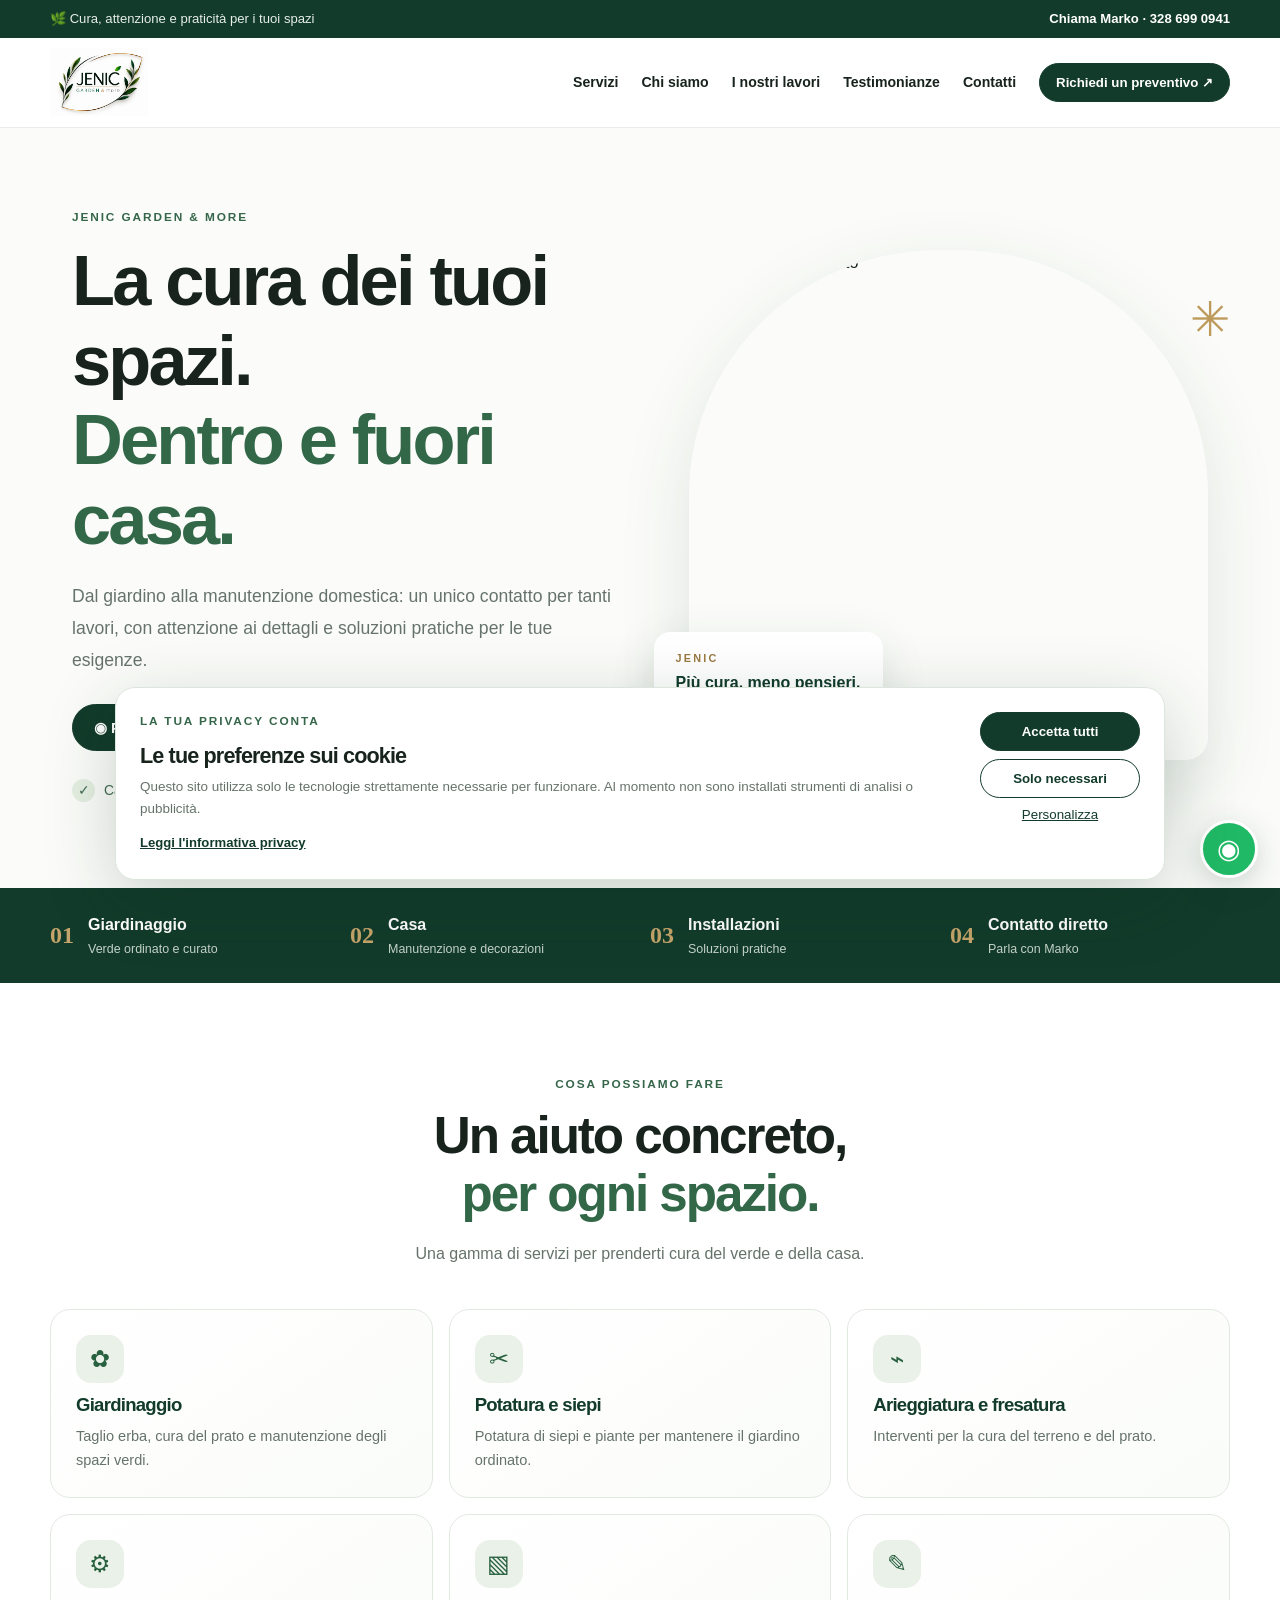
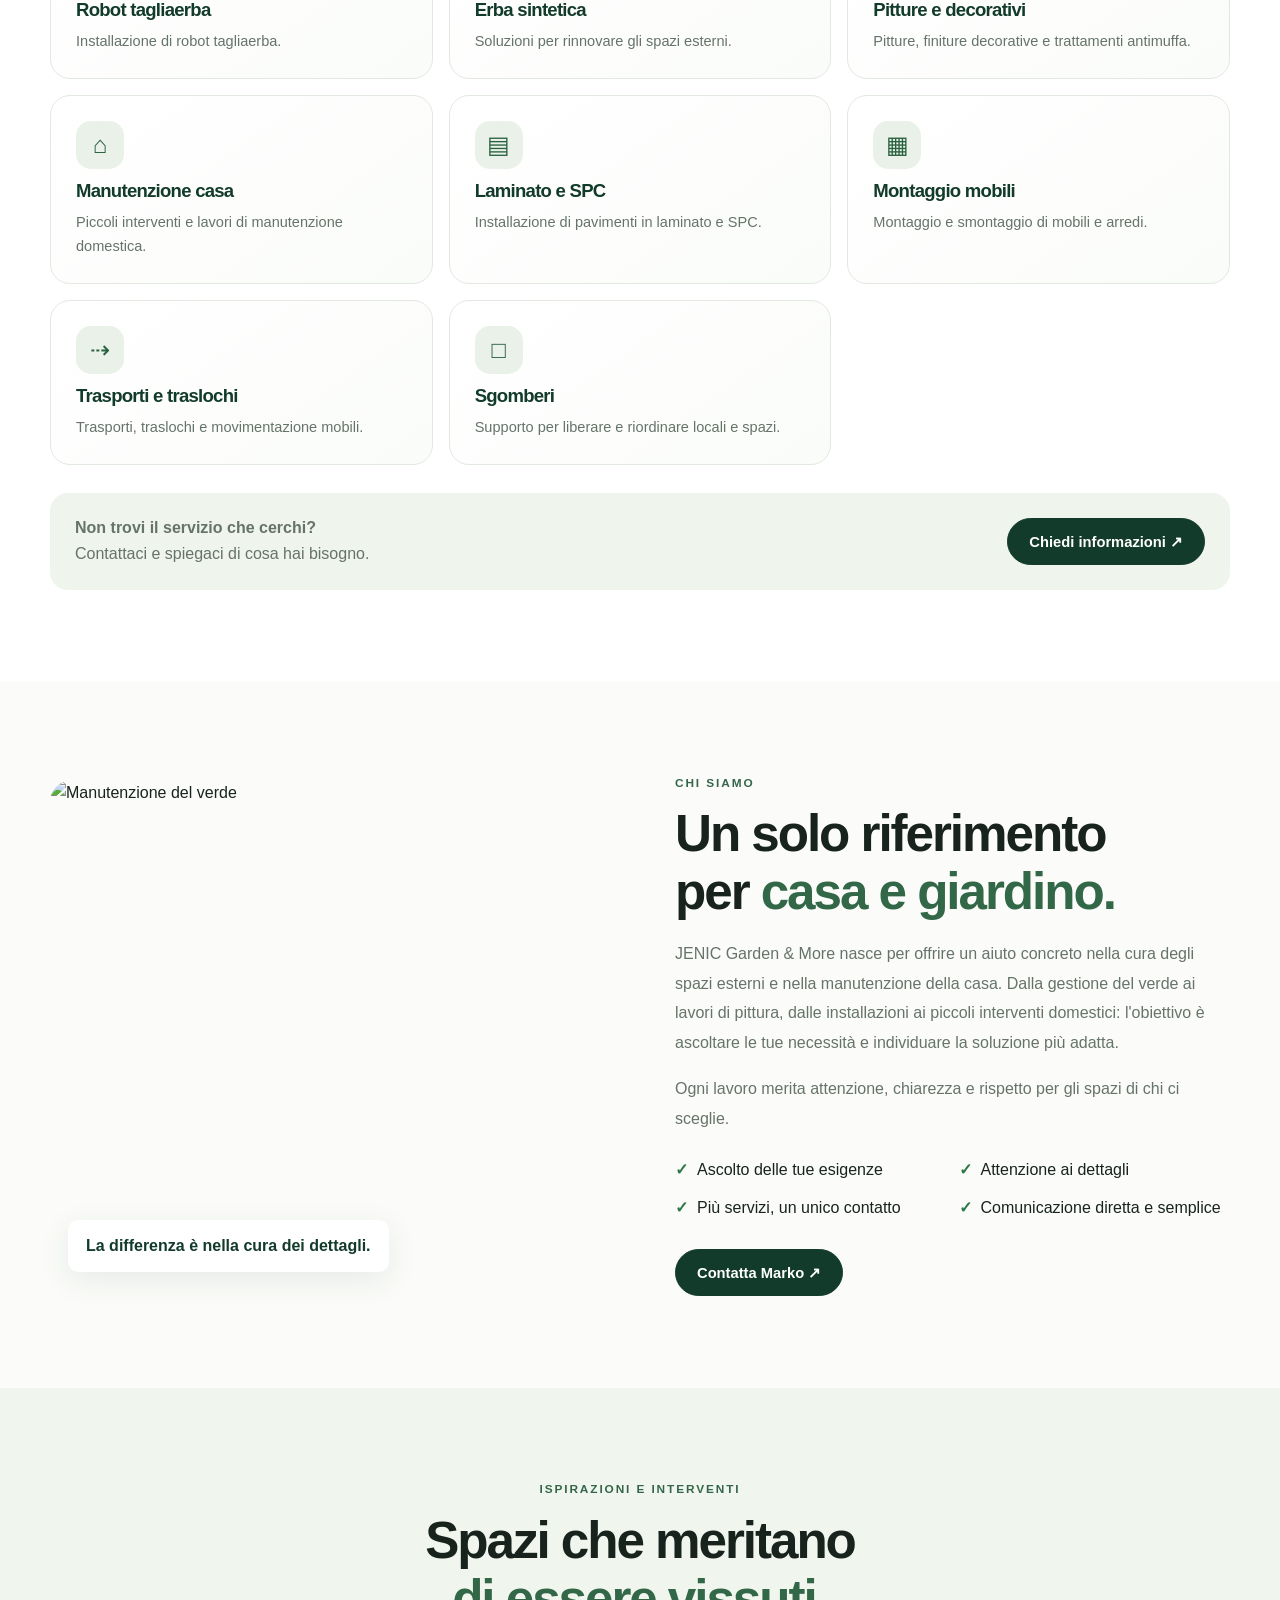
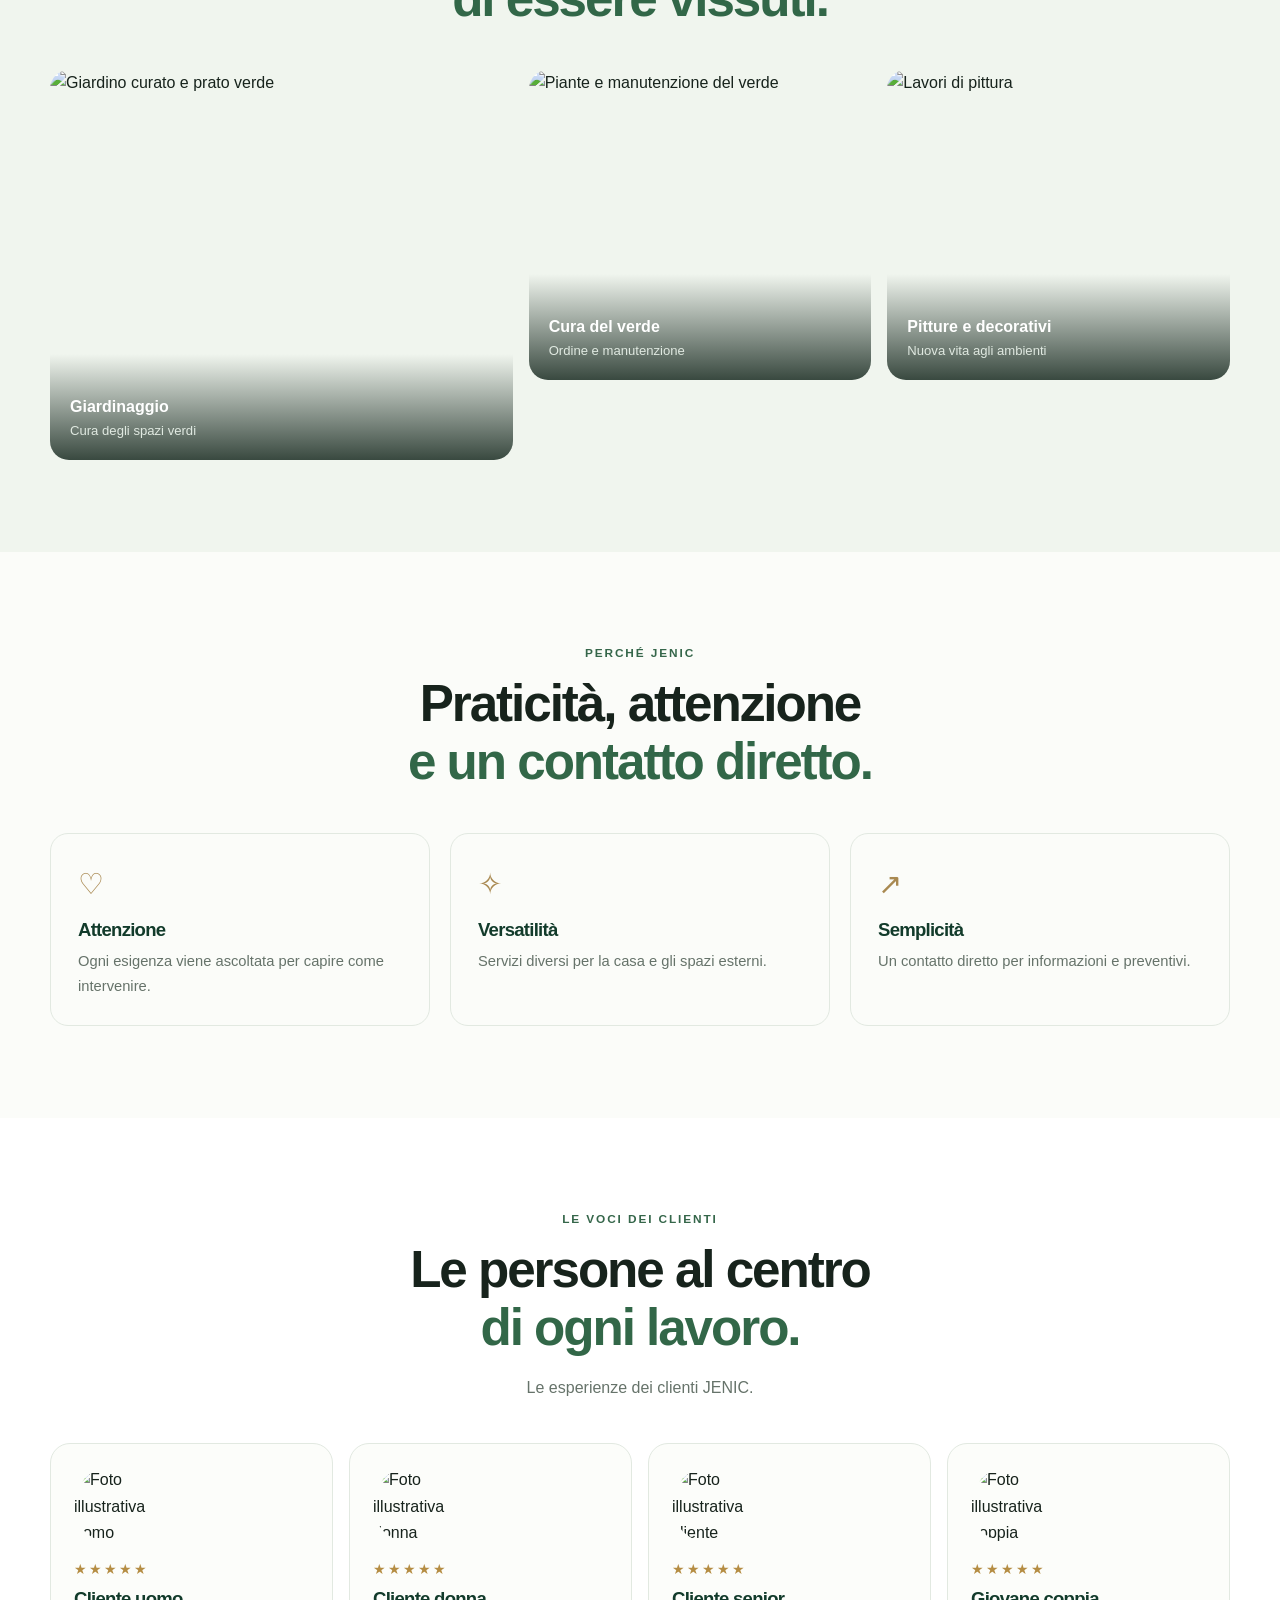
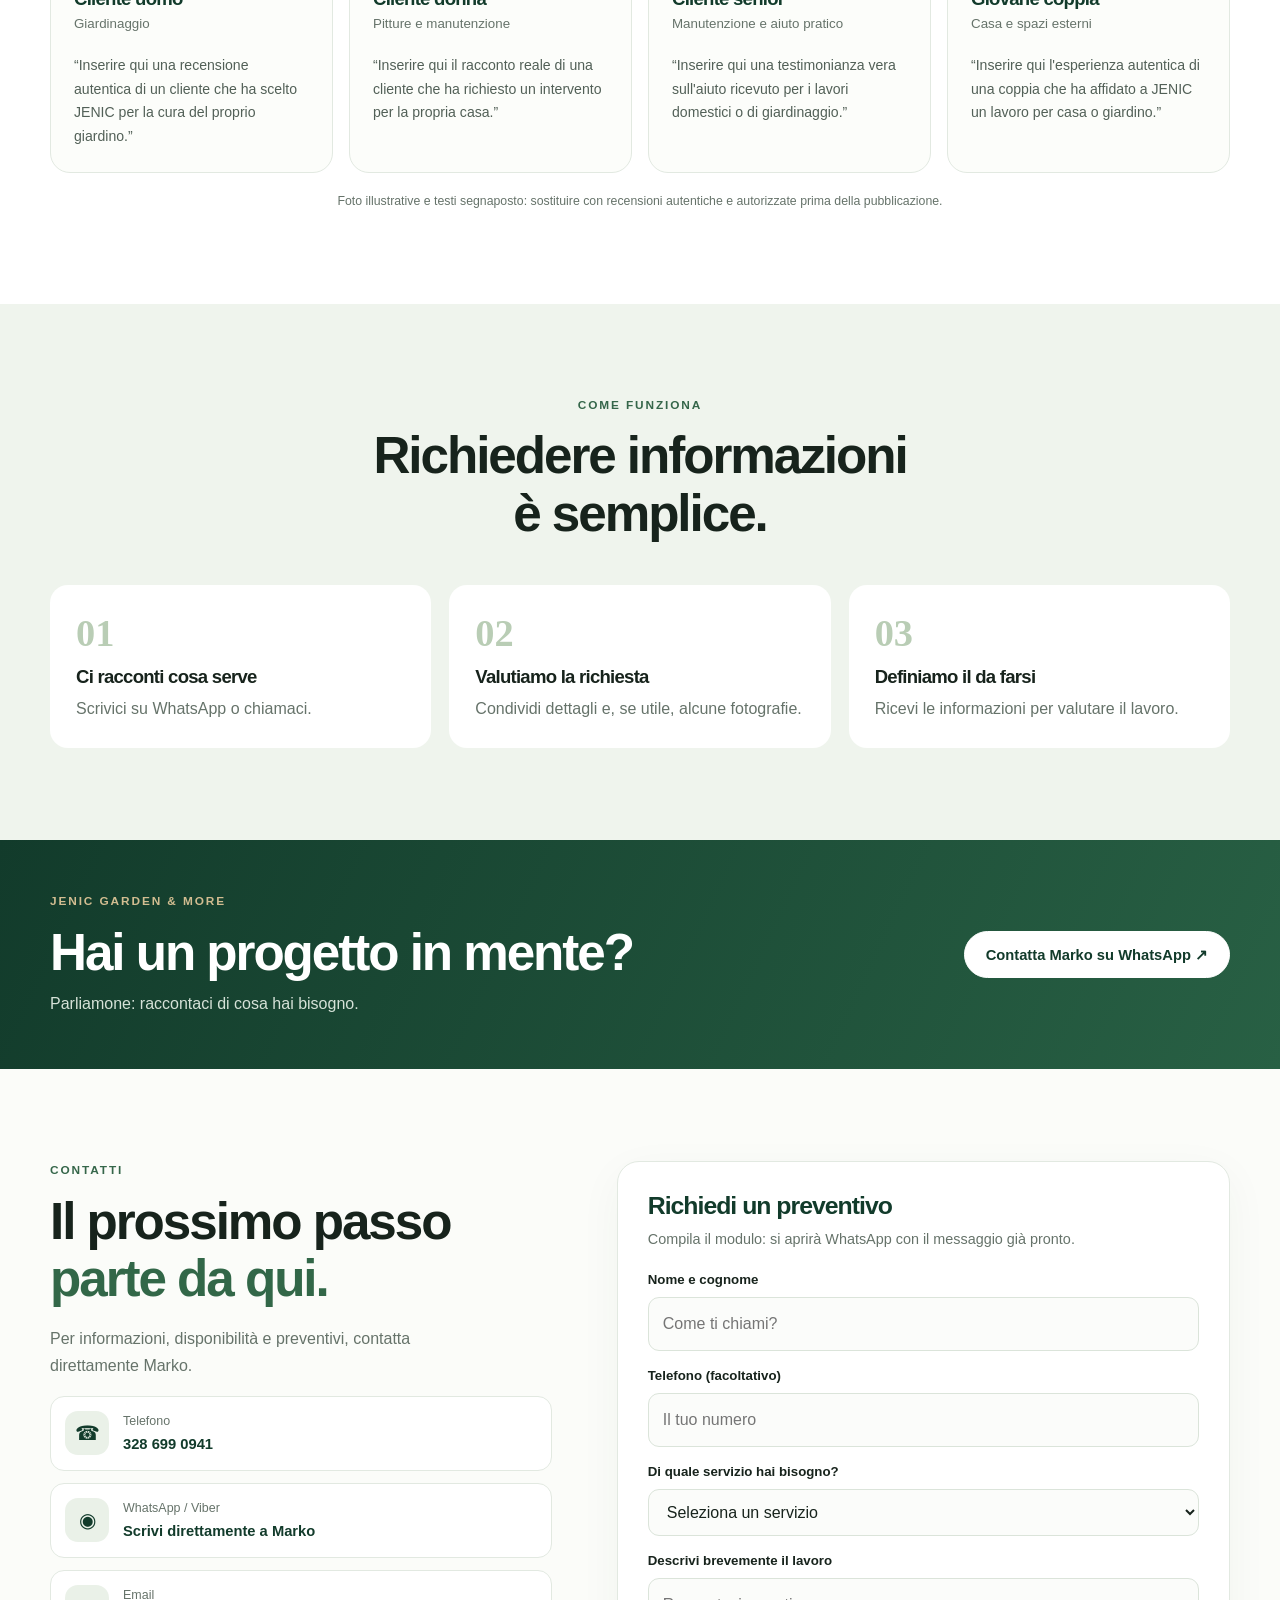
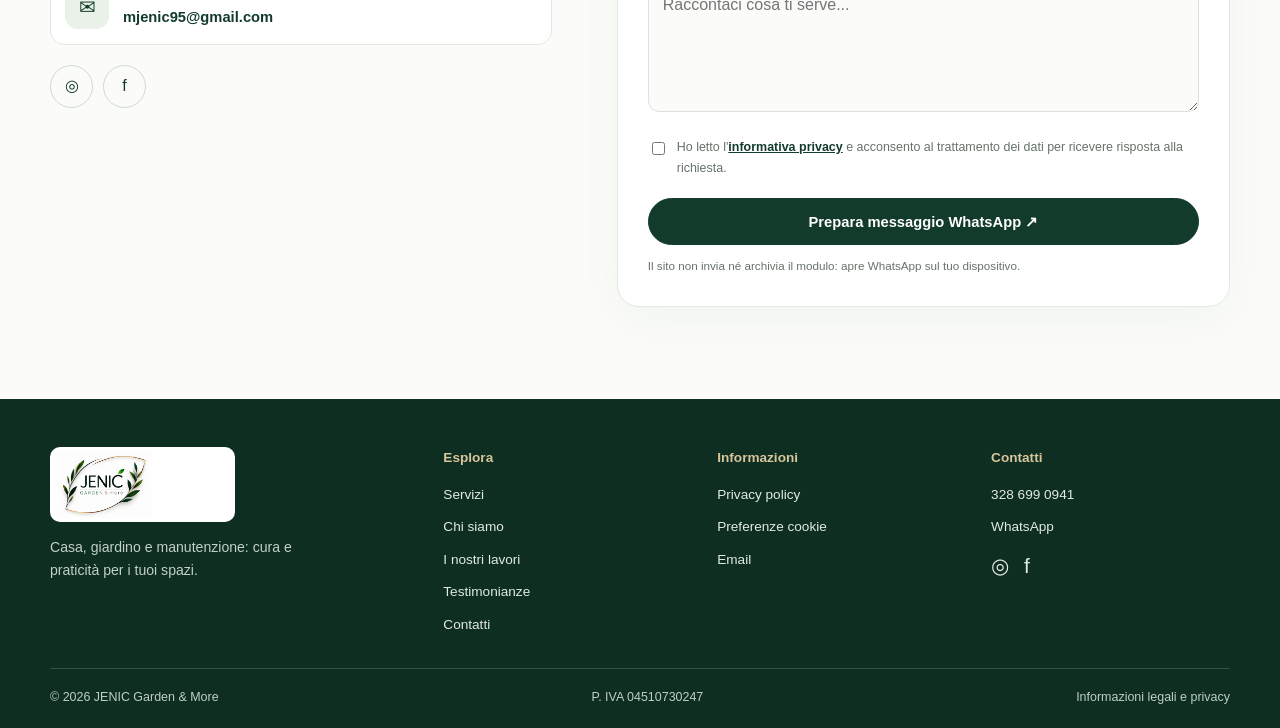
==== commit 9e8375f1: "Update index.html" ====
--- a/index.html
+++ b/index.html
@@ -117,7 +117,7 @@
 <div class="section-heading">
 <p class="eyebrow">ISPIRAZIONI E INTERVENTI</p>
 <h2>Spazi che meritano<br><em>di essere vissuti.</em></h2>
-<p>Alcune immagini illustrative dei settori in cui operiamo. Qui potrai inserire le fotografie autentiche dei lavori realizzati.</p>
+
 </div>
 
 <div class="work-grid">
@@ -152,7 +152,7 @@
   </figure>
 
 </div>
-<p class="gallery-note">Le immagini sono illustrative e non rappresentano necessariamente lavori eseguiti da JENIC.</p>
+
 </section>
 
 <section class="why-section section">
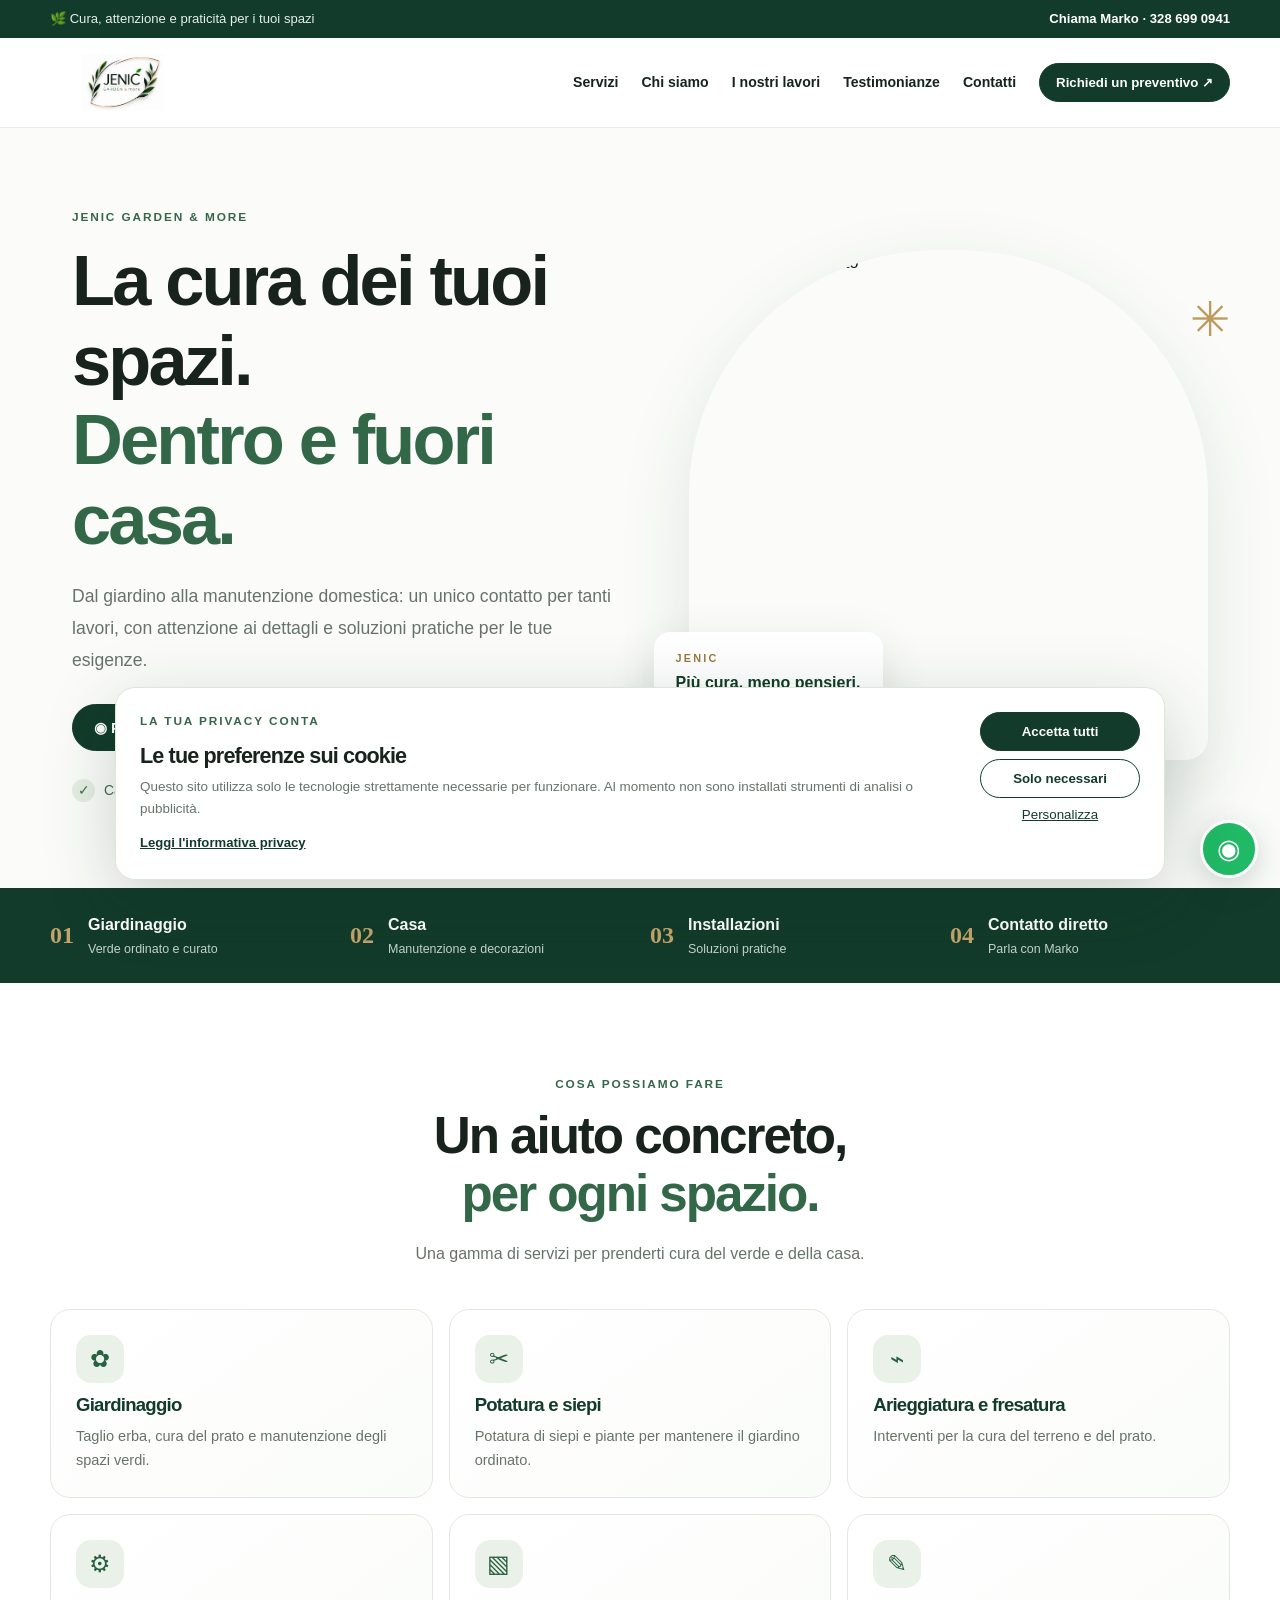
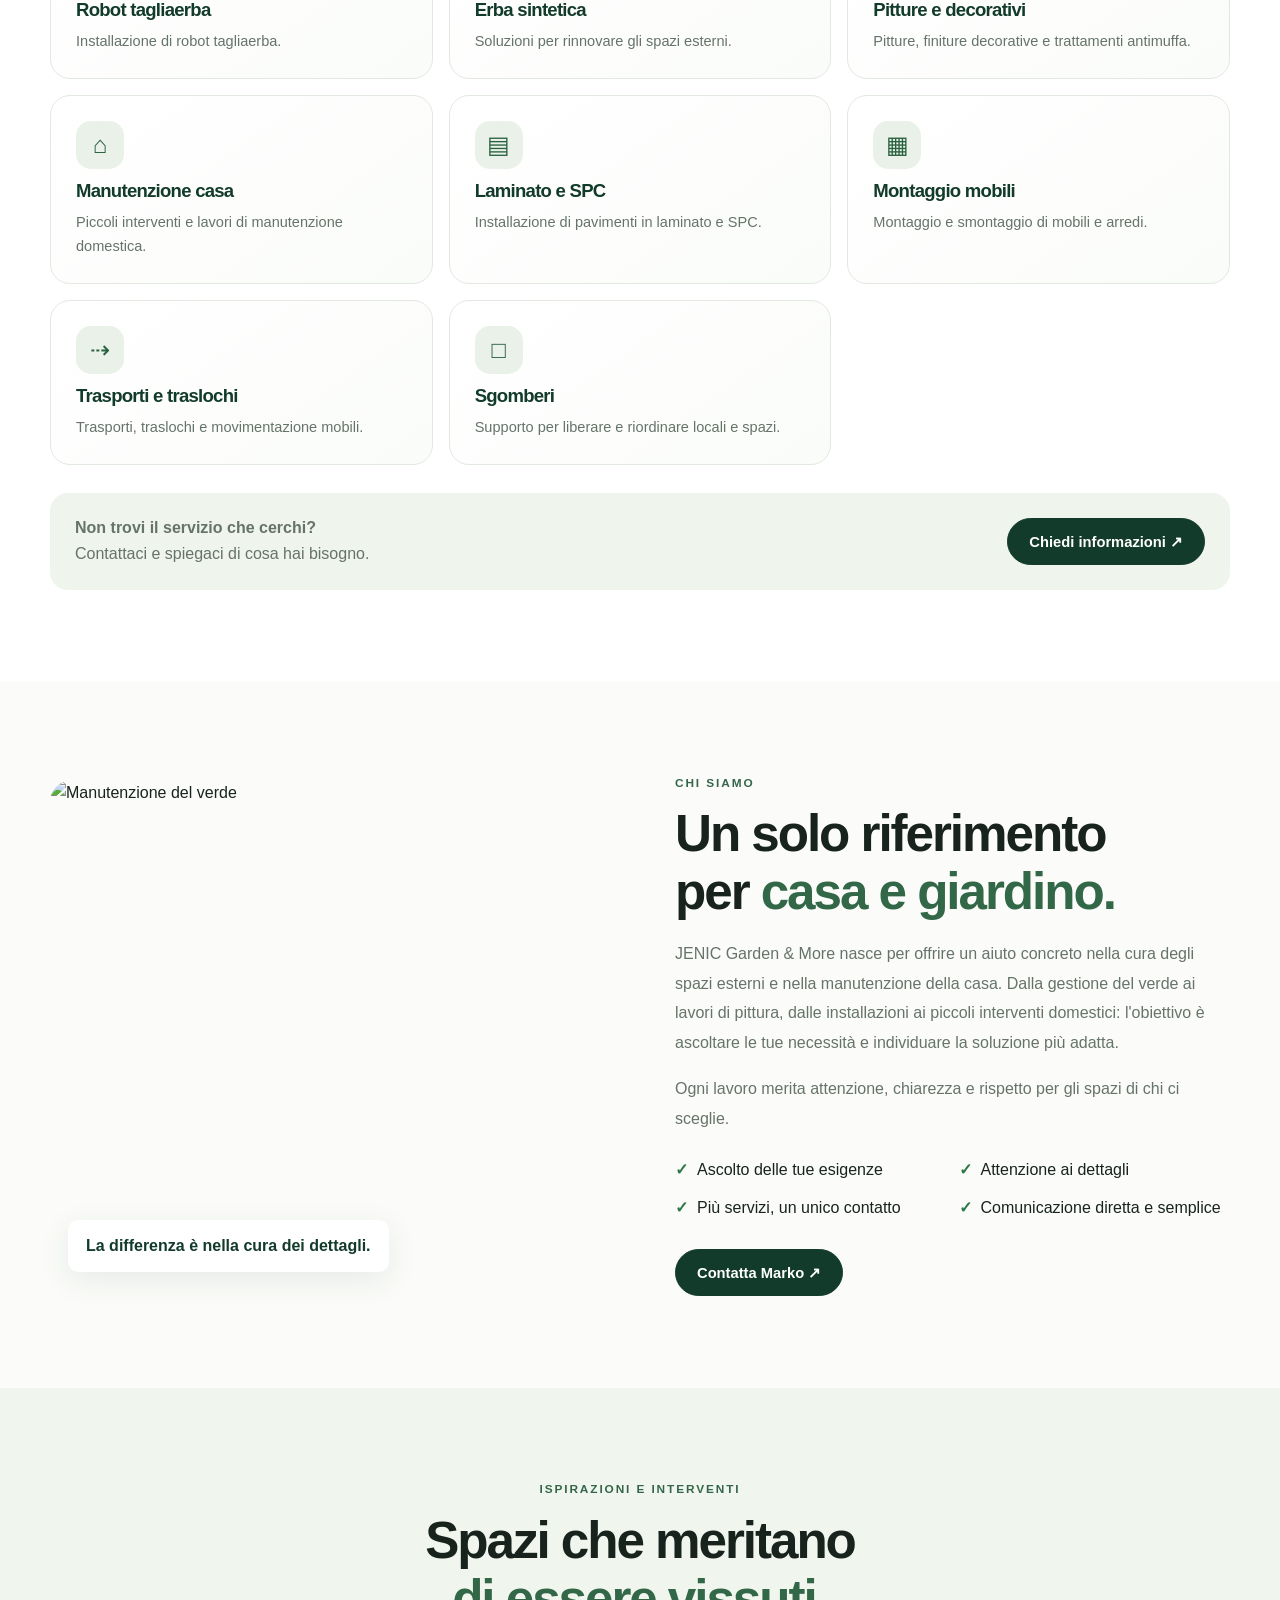
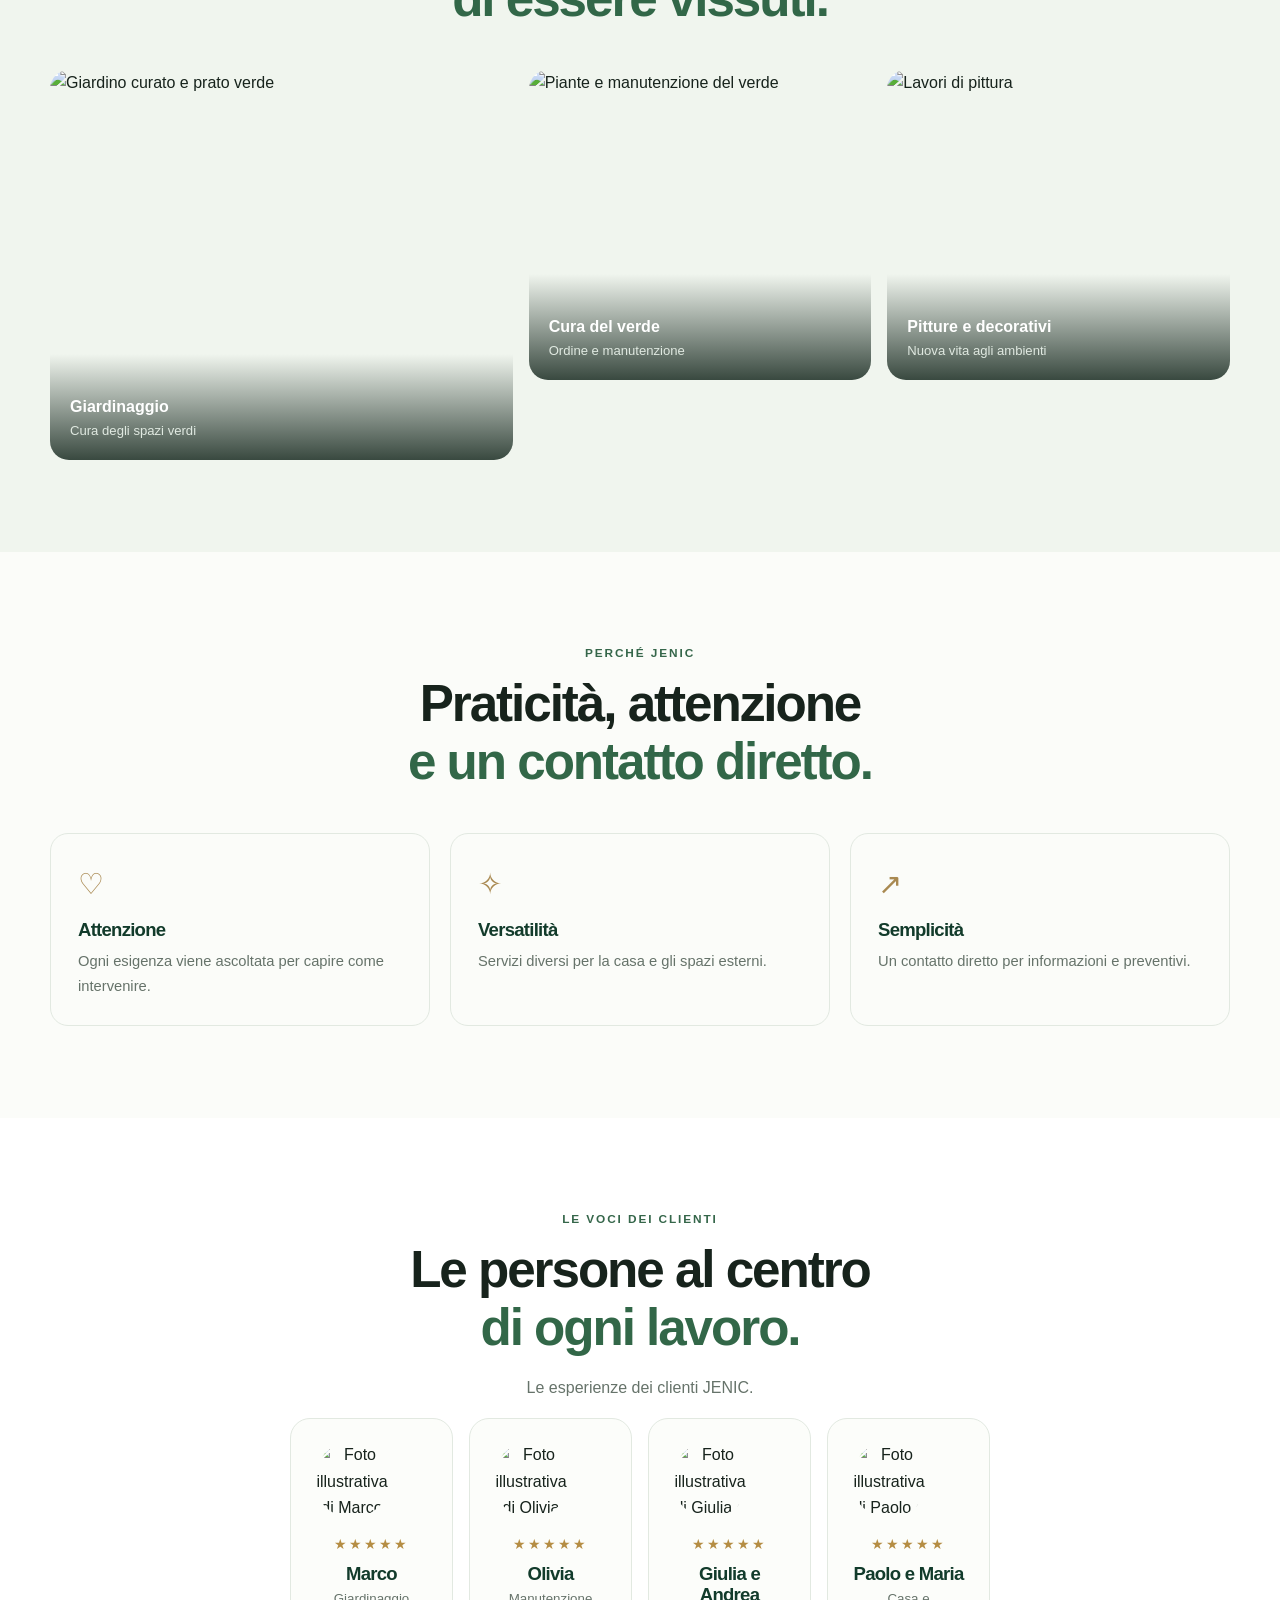
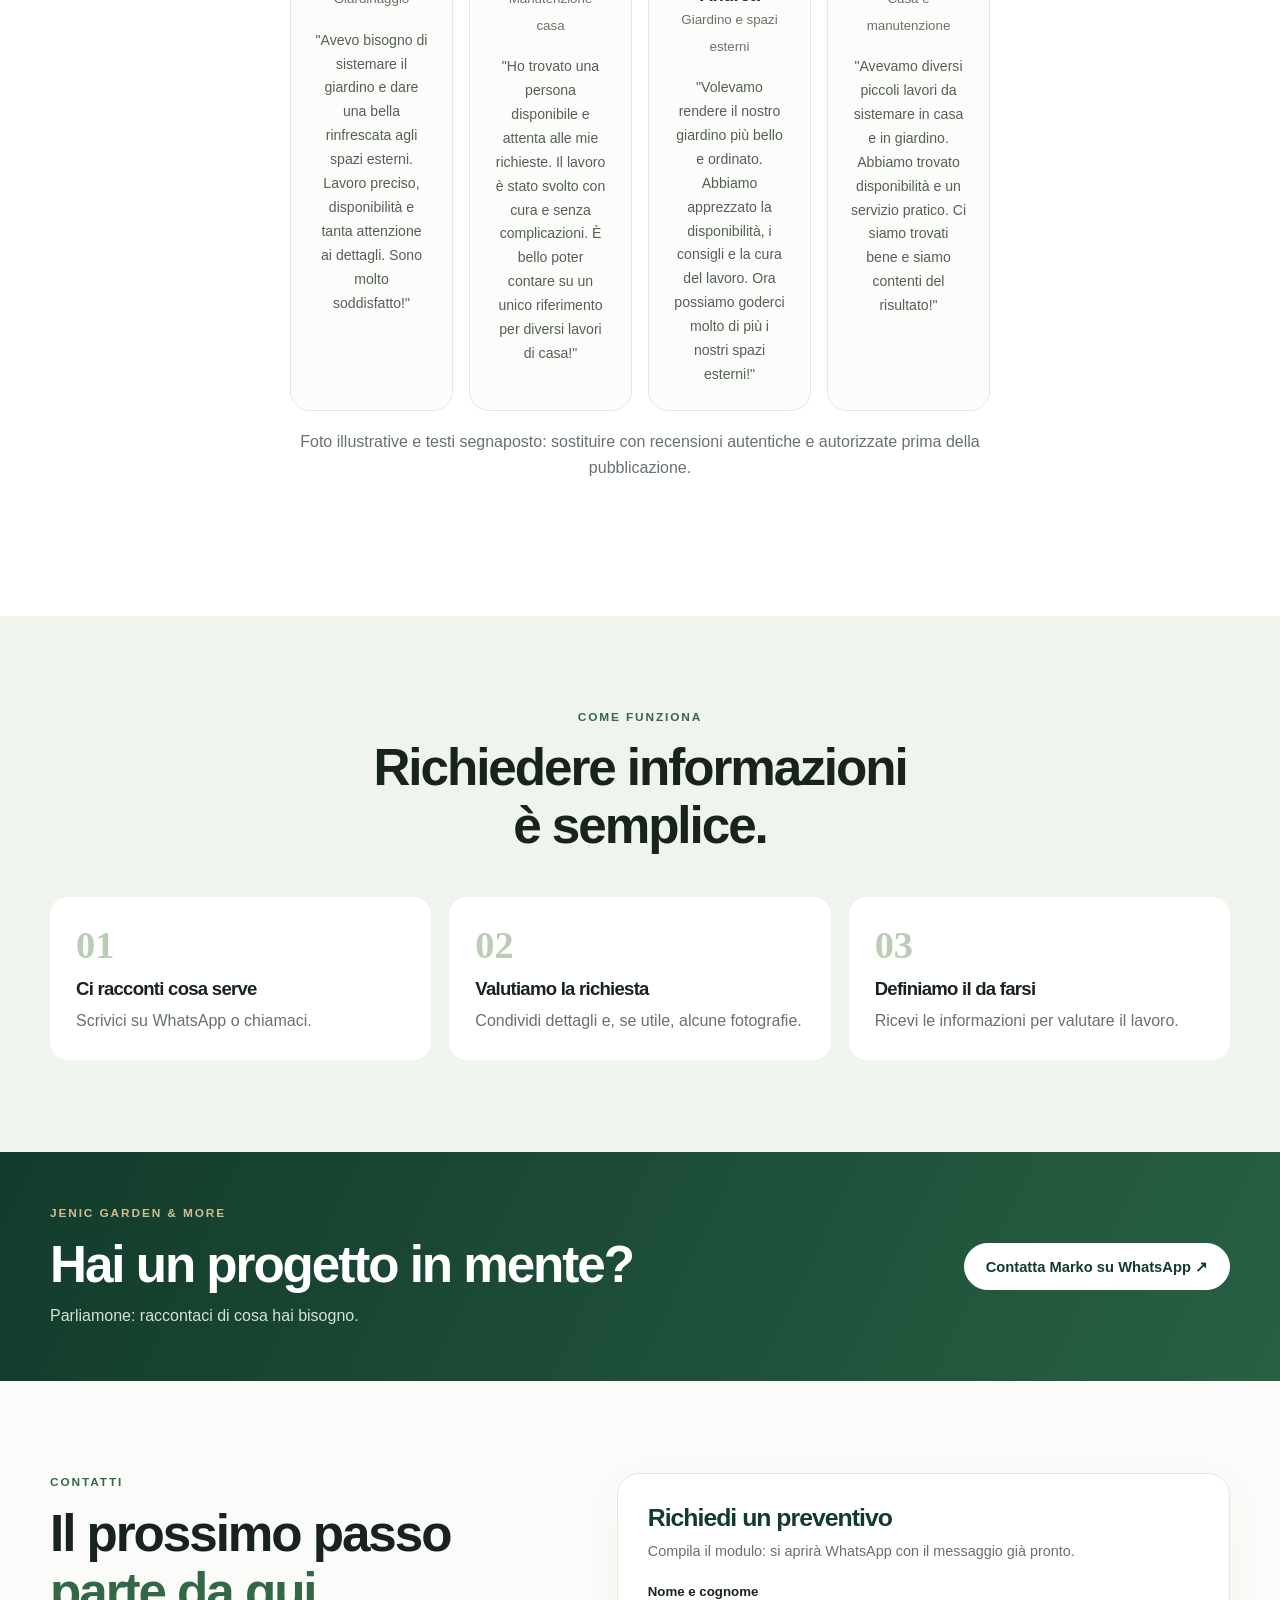
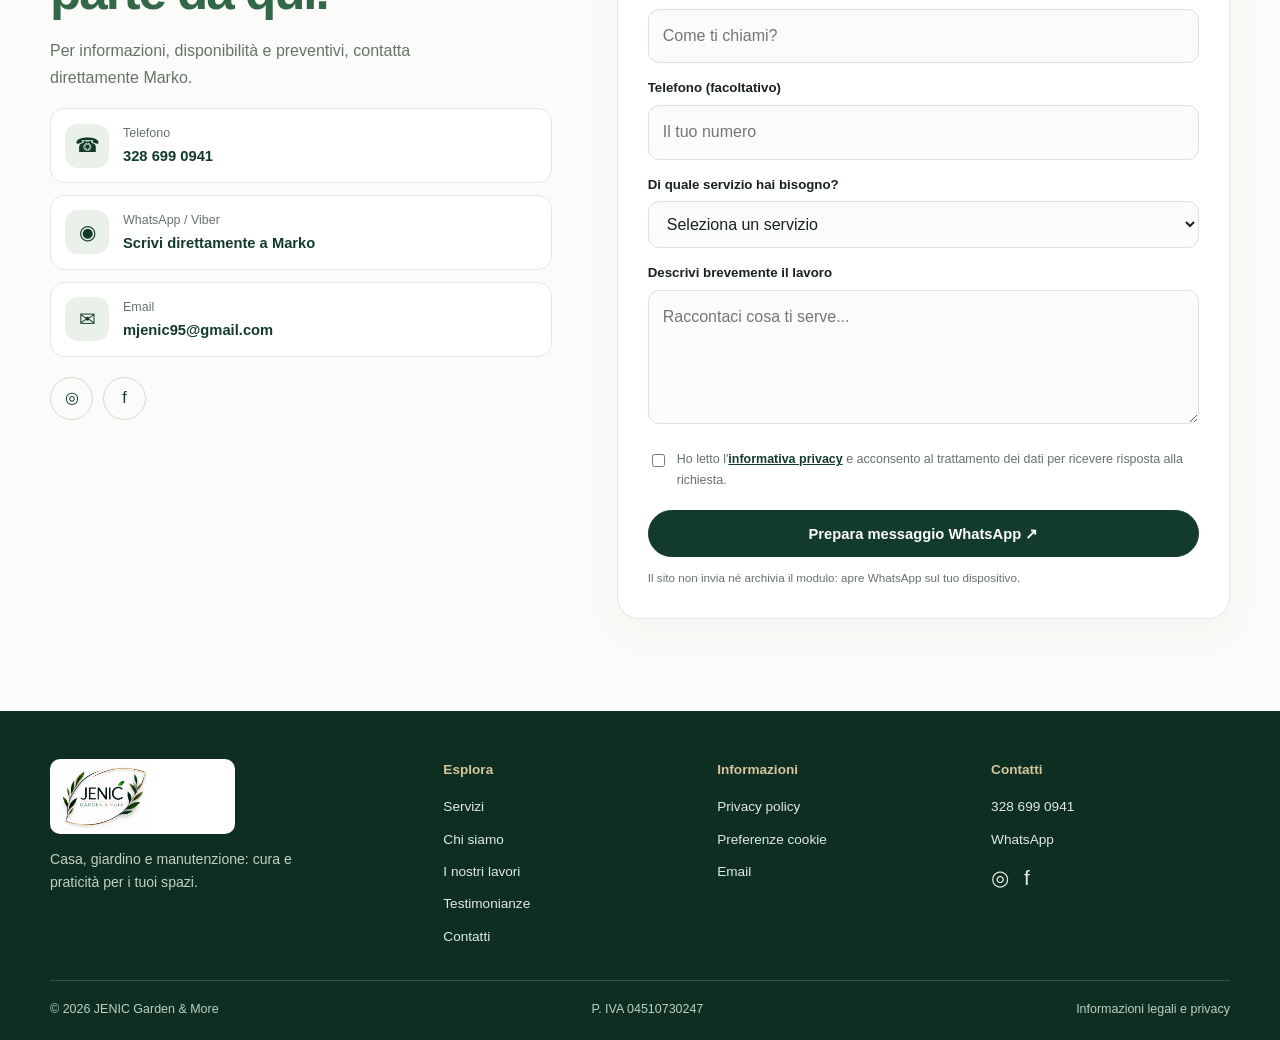
==== commit 13982320: "Update index.html" ====
--- a/index.html
+++ b/index.html
@@ -172,29 +172,67 @@
 <p class="eyebrow">LE VOCI DEI CLIENTI</p>
 <h2>Le persone al centro<br><em>di ogni lavoro.</em></h2>
 <p>Le esperienze dei clienti JENIC.</p>
-</div>
+
 <div class="testimonial-grid">
-<article class="testimonial">
-<img src="https://images.unsplash.com/photo-1500648767791-00dcc994a43e?auto=format&fit=crop&w=240&q=85" alt="Foto illustrativa uomo">
-<div class="stars">★★★★★</div><h3>Cliente uomo</h3><small>Giardinaggio</small>
-<blockquote>“Inserire qui una recensione autentica di un cliente che ha scelto JENIC per la cura del proprio giardino.”</blockquote>
-</article>
-<article class="testimonial">
-<img src="https://images.unsplash.com/photo-1534528741775-53994a69daeb?auto=format&fit=crop&w=240&q=85" alt="Foto illustrativa donna">
-<div class="stars">★★★★★</div><h3>Cliente donna</h3><small>Pitture e manutenzione</small>
-<blockquote>“Inserire qui il racconto reale di una cliente che ha richiesto un intervento per la propria casa.”</blockquote>
-</article>
-<article class="testimonial">
-<img src="https://images.unsplash.com/photo-1506794778202-cad84cf45f1d?auto=format&fit=crop&w=240&q=85" alt="Foto illustrativa cliente senior">
-<div class="stars">★★★★★</div><h3>Cliente senior</h3><small>Manutenzione e aiuto pratico</small>
-<blockquote>“Inserire qui una testimonianza vera sull'aiuto ricevuto per i lavori domestici o di giardinaggio.”</blockquote>
-</article>
-<article class="testimonial">
-<img src="https://images.unsplash.com/photo-1517841905240-472988babdf9?auto=format&fit=crop&w=240&q=85" alt="Foto illustrativa coppia">
-<div class="stars">★★★★★</div><h3>Giovane coppia</h3><small>Casa e spazi esterni</small>
-<blockquote>“Inserire qui l'esperienza autentica di una coppia che ha affidato a JENIC un lavoro per casa o giardino.”</blockquote>
-</article>
-</div>
+
+  <!-- TESTIMONIANZA 1 - MARCO -->
+  <article class="testimonial">
+    <img
+      src="https://images.unsplash.com/photo-1500648767791-00dcc994a43e?auto=format&fit=crop&w=300&h=300&q=85"
+      alt="Foto illustrativa di Marco"
+      loading="lazy">
+    <div class="stars">★★★★★</div>
+    <h3>Marco</h3>
+    <small>Giardinaggio</small>
+    <blockquote>
+      "Avevo bisogno di sistemare il giardino e dare una bella rinfrescata agli spazi esterni. Lavoro preciso, disponibilità e tanta attenzione ai dettagli. Sono molto soddisfatto!"
+    </blockquote>
+  </article>
+
+  <!-- TESTIMONIANZA 2 - OLIVIA -->
+  <article class="testimonial">
+    <img
+      src="https://images.unsplash.com/photo-1544005313-94ddf0286df2?auto=format&fit=crop&w=300&h=300&q=85"
+      alt="Foto illustrativa di Olivia"
+      loading="lazy">
+    <div class="stars">★★★★★</div>
+    <h3>Olivia</h3>
+    <small>Manutenzione casa</small>
+    <blockquote>
+      "Ho trovato una persona disponibile e attenta alle mie richieste. Il lavoro è stato svolto con cura e senza complicazioni. È bello poter contare su un unico riferimento per diversi lavori di casa!"
+    </blockquote>
+  </article>
+
+  <!-- TESTIMONIANZA 3 - GIULIA E ANDREA -->
+  <article class="testimonial">
+    <img
+      src="https://images.unsplash.com/photo-1529333166437-7750a6dd5a70?auto=format&fit=crop&w=300&h=300&q=85"
+      alt="Foto illustrativa di Giulia e Andrea"
+      loading="lazy">
+    <div class="stars">★★★★★</div>
+    <h3>Giulia e Andrea</h3>
+    <small>Giardino e spazi esterni</small>
+    <blockquote>
+      "Volevamo rendere il nostro giardino più bello e ordinato. Abbiamo apprezzato la disponibilità, i consigli e la cura del lavoro. Ora possiamo goderci molto di più i nostri spazi esterni!"
+    </blockquote>
+  </article>
+
+  <!-- TESTIMONIANZA 4 - PAOLO E MARIA -->
+  <article class="testimonial">
+    <img
+      src="https://images.unsplash.com/photo-1511895426328-dc8714191300?auto=format&fit=crop&w=300&h=300&q=85"
+      alt="Foto illustrativa di Paolo e Maria"
+      loading="lazy">
+    <div class="stars">★★★★★</div>
+    <h3>Paolo e Maria</h3>
+    <small>Casa e manutenzione</small>
+    <blockquote>
+      "Avevamo diversi piccoli lavori da sistemare in casa e in giardino. Abbiamo trovato disponibilità e un servizio pratico. Ci siamo trovati bene e siamo contenti del risultato!"
+    </blockquote>
+  </article>
+
+</div>
+
 <p class="gallery-note">Foto illustrative e testi segnaposto: sostituire con recensioni autentiche e autorizzate prima della pubblicazione.</p>
 </section>
 
--- a/style.css
+++ b/style.css
@@ -35,7 +35,21 @@
 gap:25px;background:#ffffffed;backdrop-filter:blur(15px);
 position:sticky;top:0;z-index:50;border-bottom:1px solid #e8eee7
 }
-.brand img{width:190px;height:68px;object-fit:contain;object-position:left center}
+.brand {
+  display: flex;
+  align-items: center;
+  justify-content: center;
+  flex-shrink: 0;
+}
+
+.brand img {
+  width: 145px;
+  height: 58px;
+  object-fit: contain;
+  object-position: center;
+  display: block;
+  margin: auto;
+}
 .main-nav{display:flex;align-items:center;gap:23px;font-size:.88rem;font-weight:700}
 .main-nav>a:not(.button):hover,.footer-nav a:hover{color:var(--gold)}
 
@@ -209,7 +223,12 @@
 @media(max-width:760px){
 .topline{justify-content:center;text-align:center;flex-wrap:wrap}
 .site-header{height:auto;min-height:76px;padding:8px 20px;flex-wrap:wrap}
-.brand img{width:155px;height:55px}
+.brand img {
+  width: 125px;
+  height: 48px;
+  object-fit: contain;
+  object-position: center;
+}
 .menu-toggle{display:block}
 .main-nav{display:none;width:100%;flex-direction:column;align-items:stretch;padding:10px 0 15px}
 .main-nav.open{display:flex}
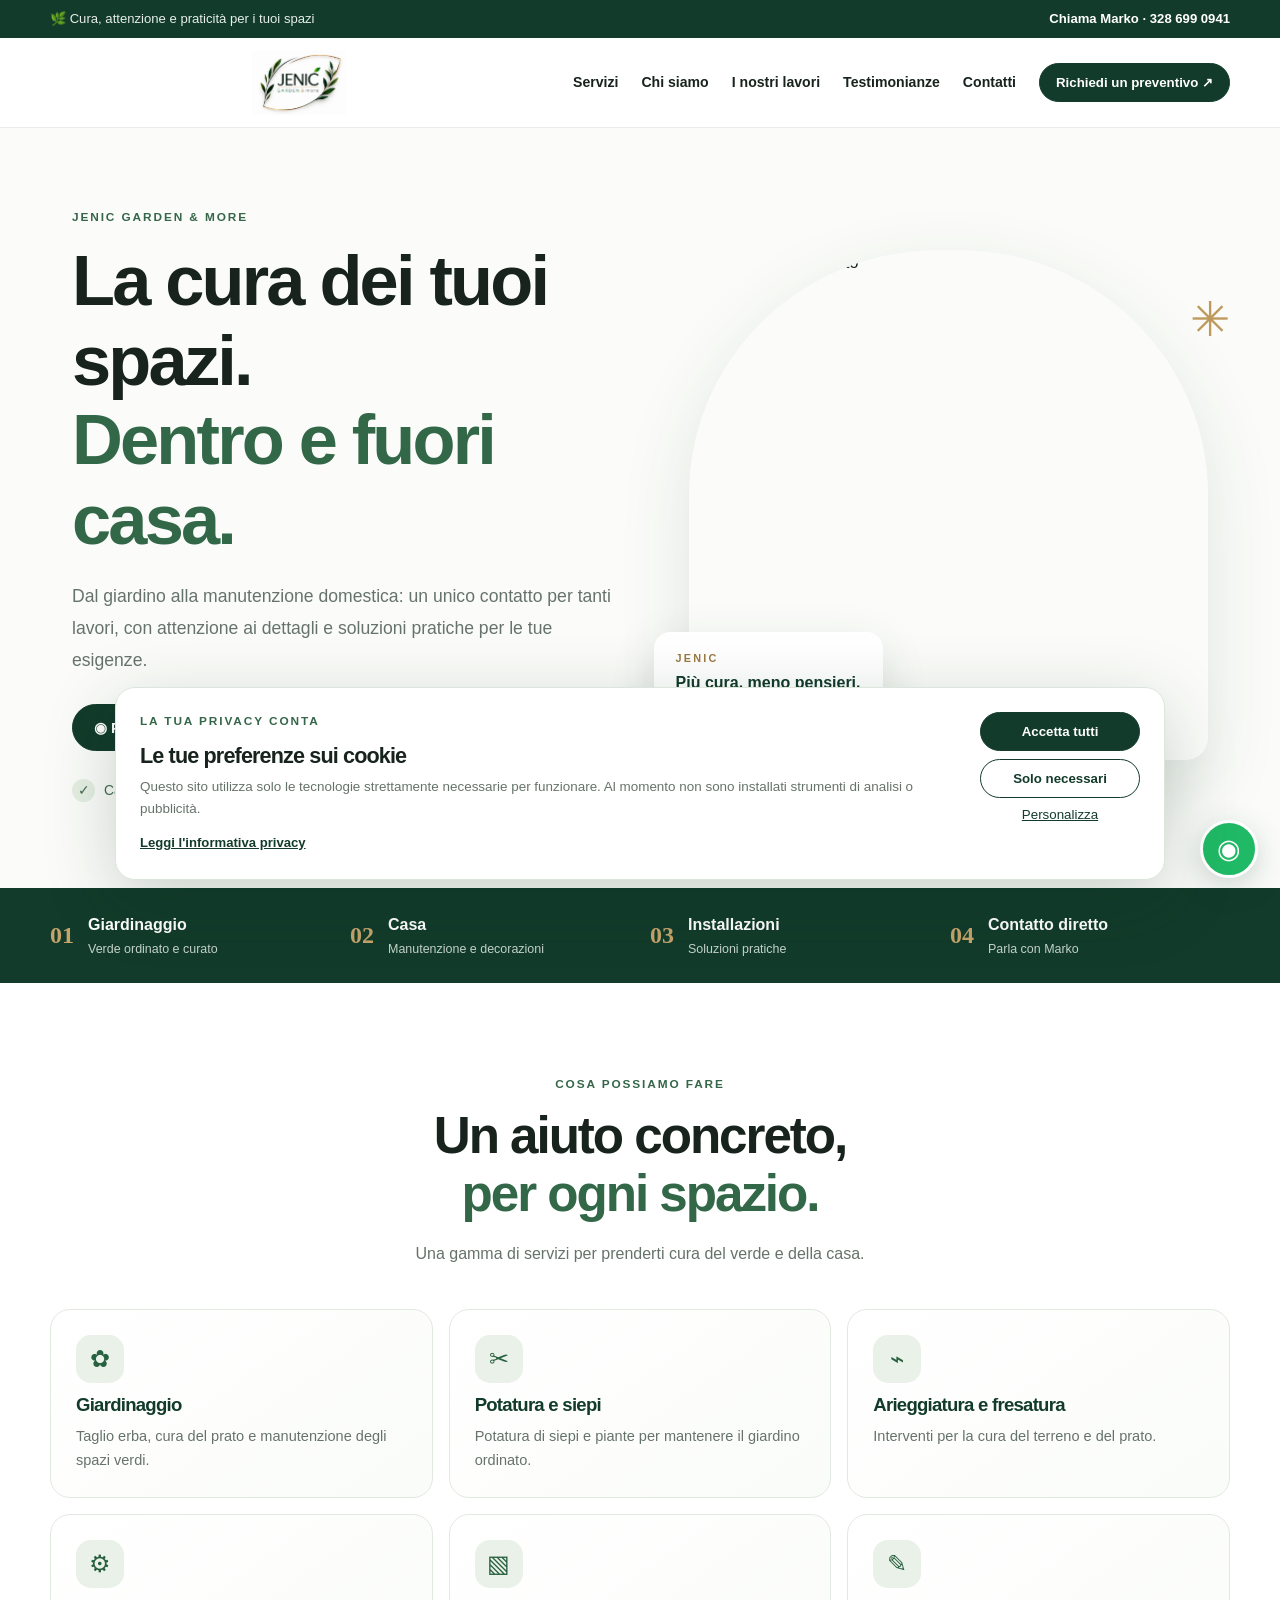
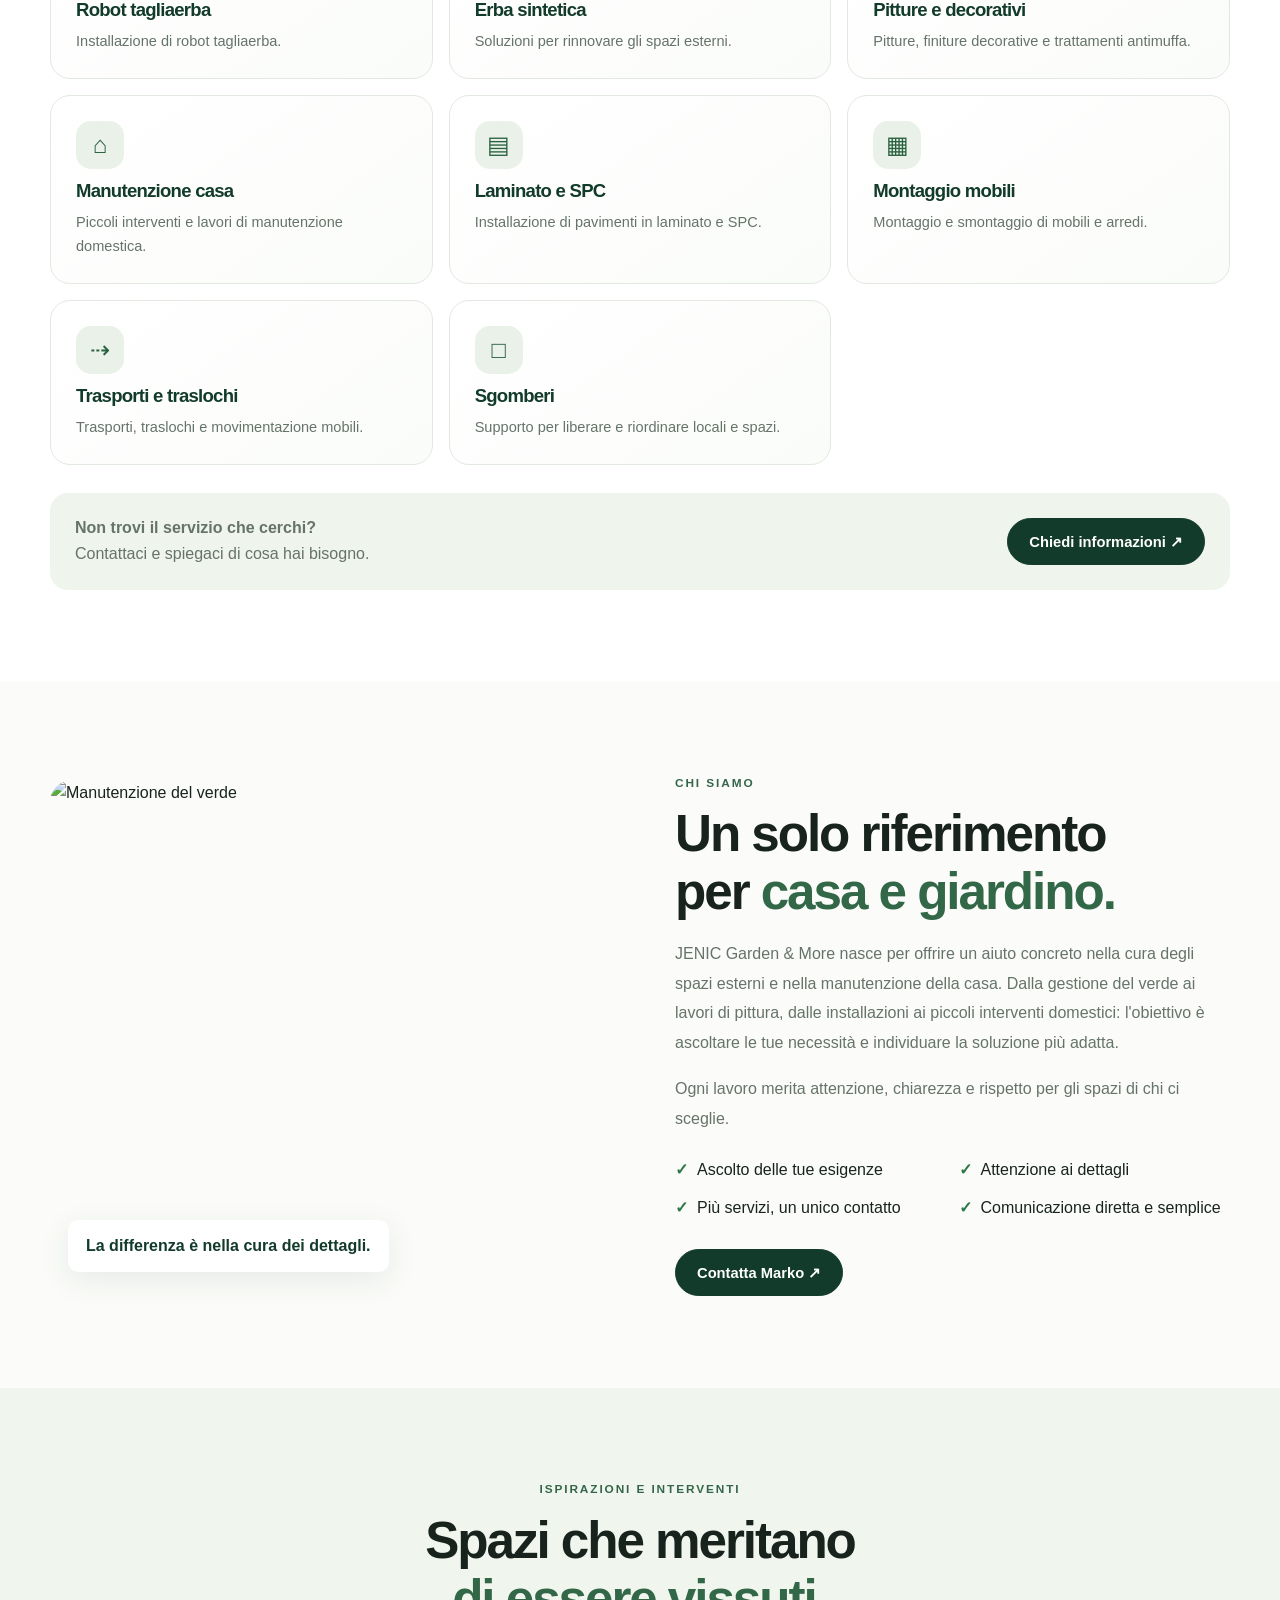
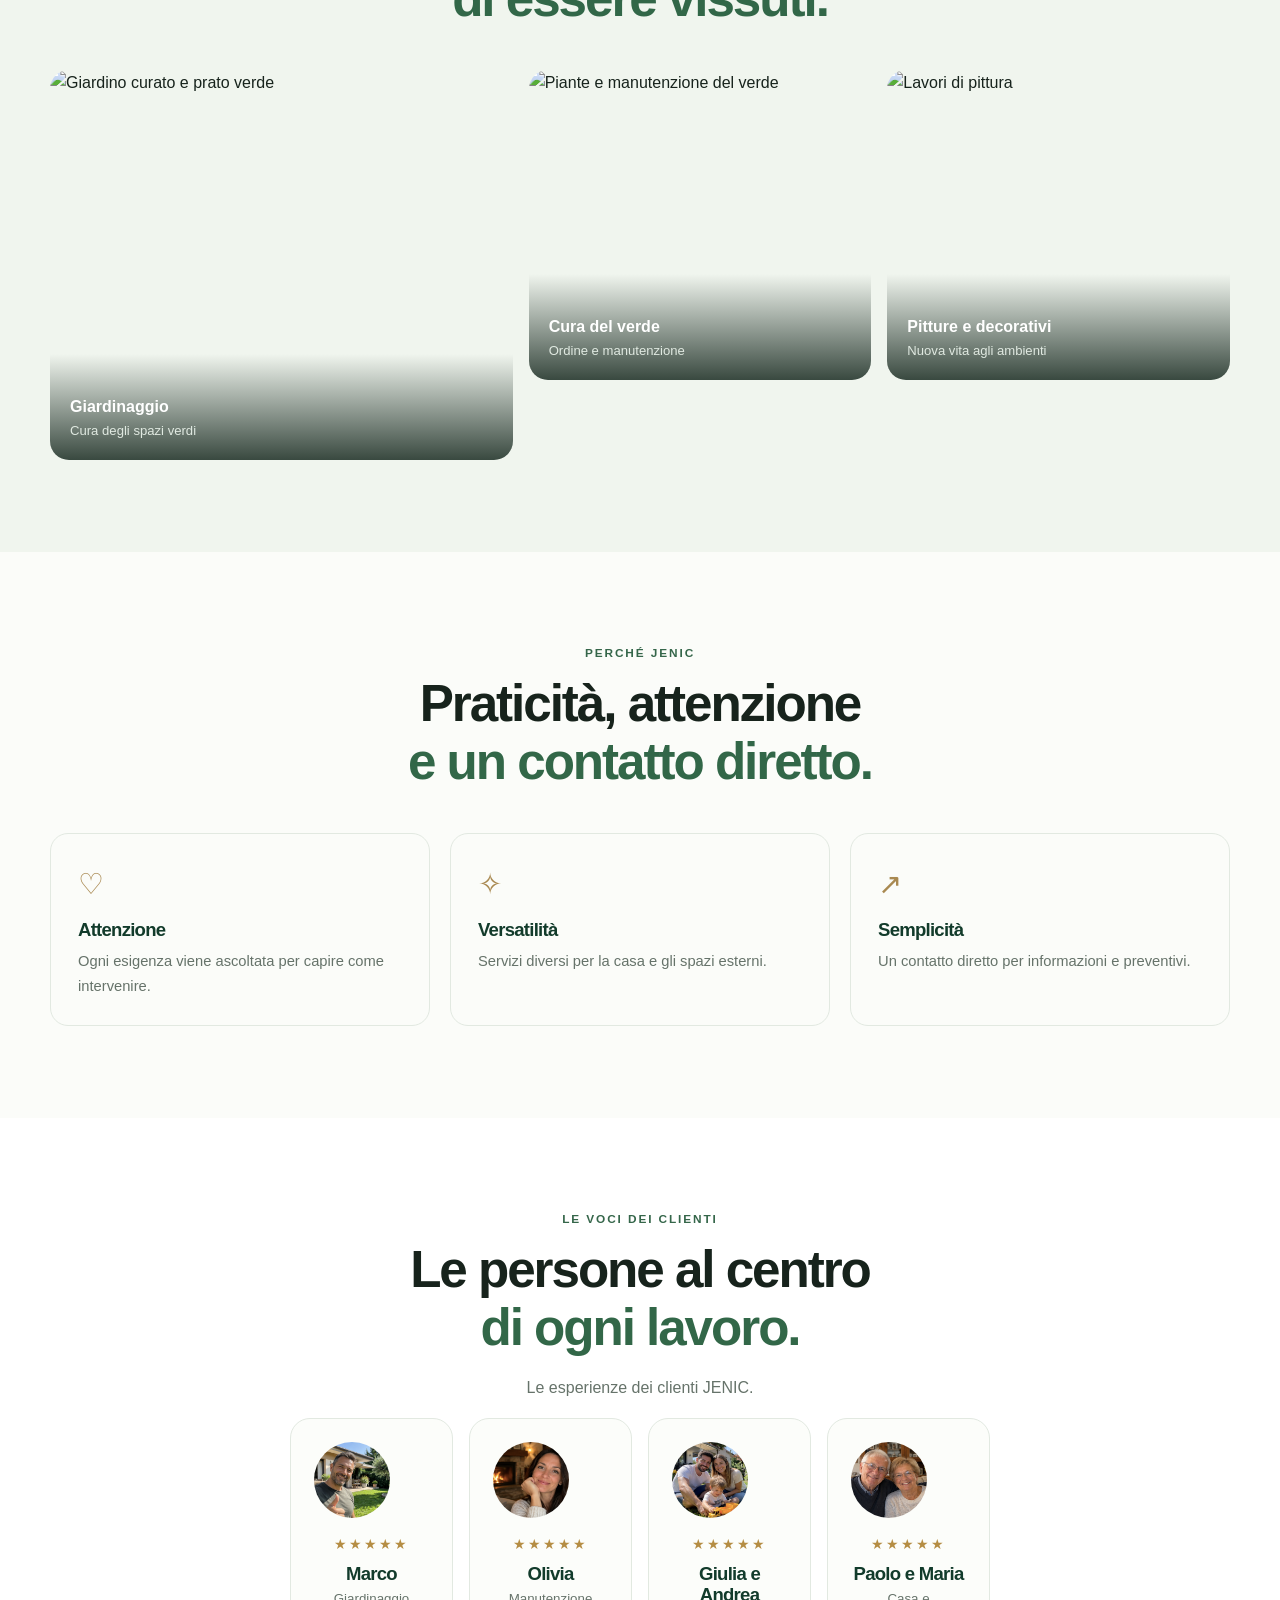
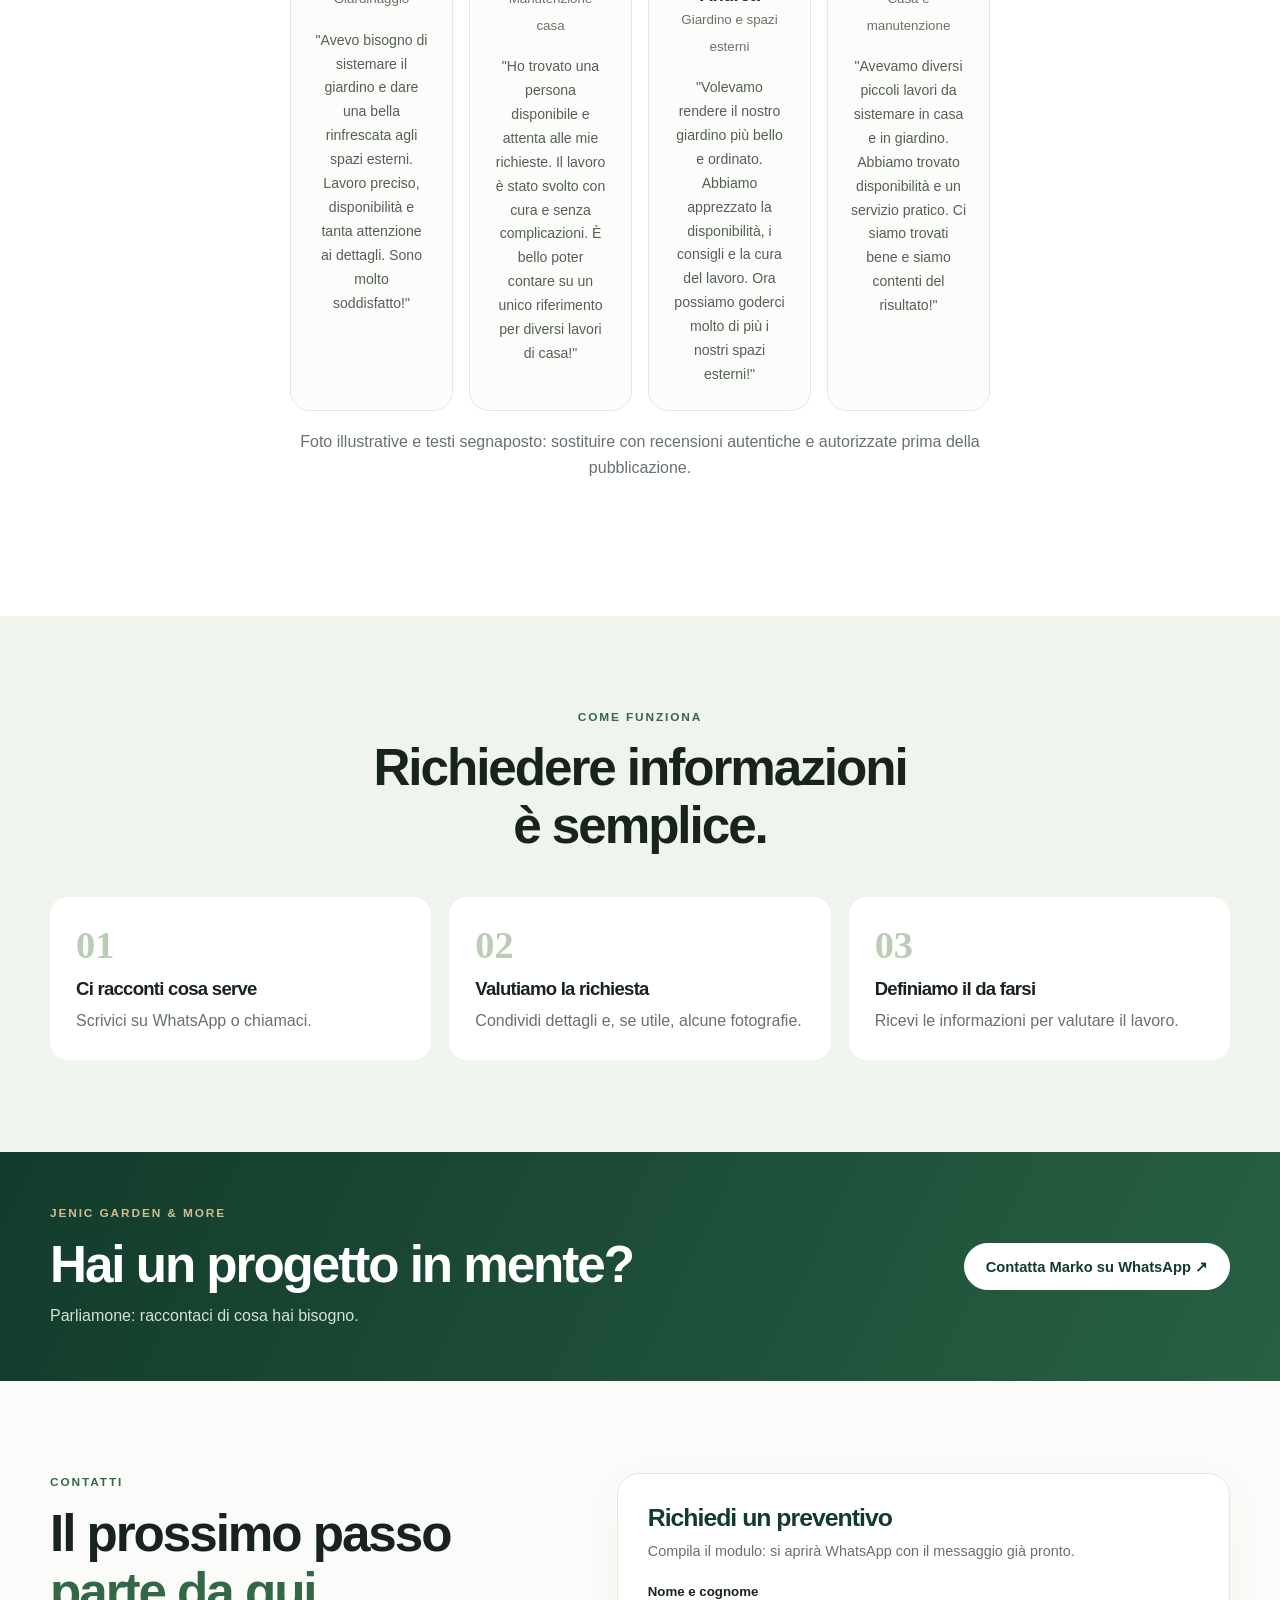
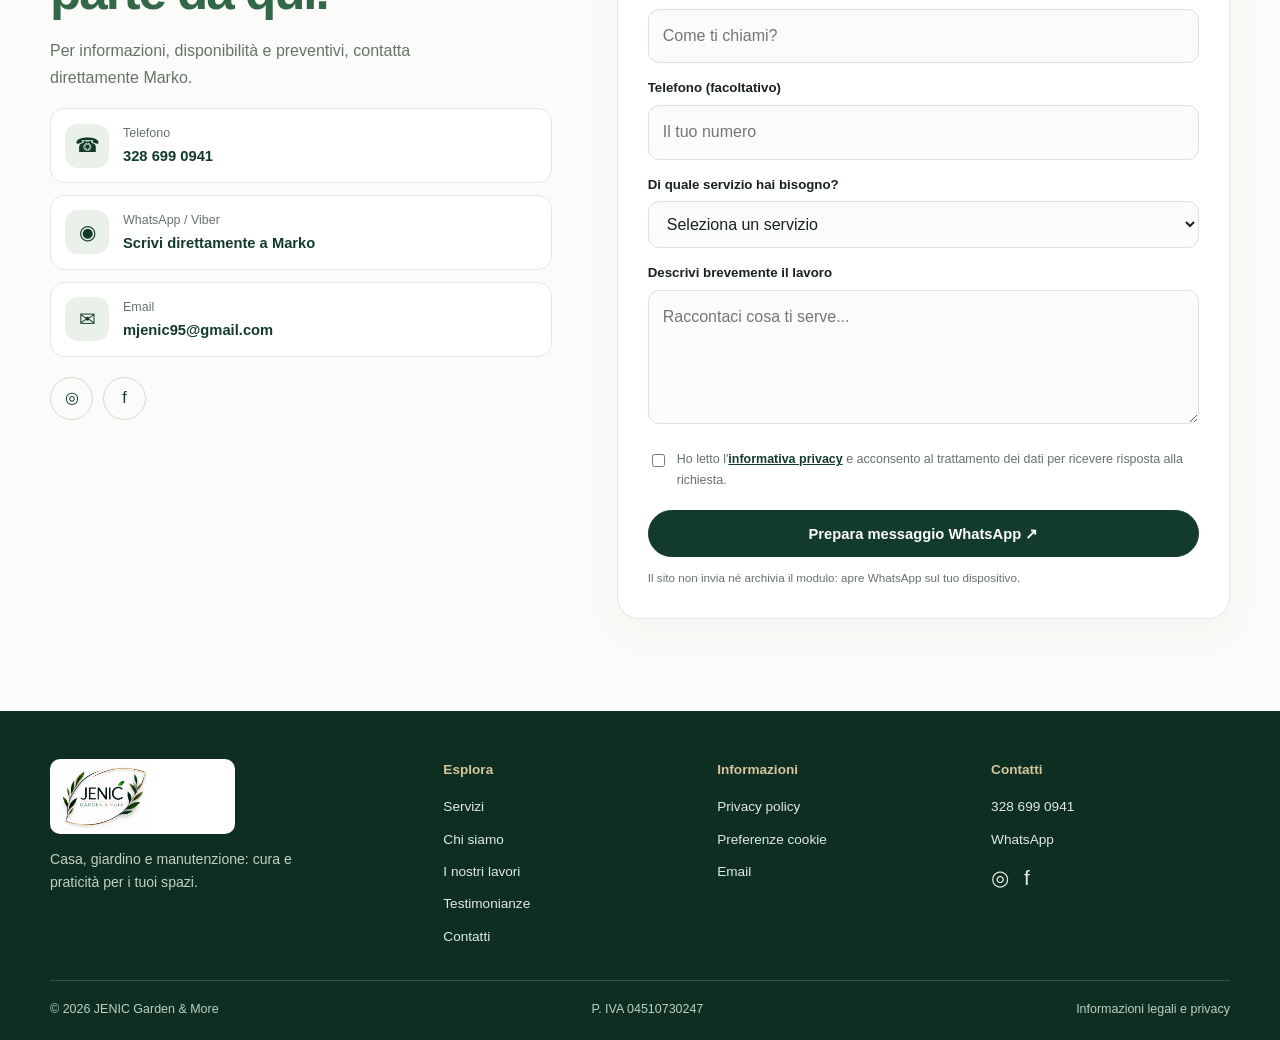
==== commit 251d5662: "Update index.html" ====
--- a/index.html
+++ b/index.html
@@ -177,10 +177,10 @@
 
   <!-- TESTIMONIANZA 1 - MARCO -->
   <article class="testimonial">
-    <img
-      src="https://images.unsplash.com/photo-1500648767791-00dcc994a43e?auto=format&fit=crop&w=300&h=300&q=85"
-      alt="Foto illustrativa di Marco"
-      loading="lazy">
+   <img
+    src="assets/marco-testimonianza.jpg"
+    alt="Foto illustrativa di Marco"
+    loading="lazy">
     <div class="stars">★★★★★</div>
     <h3>Marco</h3>
     <small>Giardinaggio</small>
@@ -191,10 +191,9 @@
 
   <!-- TESTIMONIANZA 2 - OLIVIA -->
   <article class="testimonial">
-    <img
-      src="https://images.unsplash.com/photo-1544005313-94ddf0286df2?auto=format&fit=crop&w=300&h=300&q=85"
-      alt="Foto illustrativa di Olivia"
-      loading="lazy">
+  <img src="assets/olivia-testimonianza.jpg"
+     alt="Foto illustrativa di Olivia"
+     loading="lazy">
     <div class="stars">★★★★★</div>
     <h3>Olivia</h3>
     <small>Manutenzione casa</small>
@@ -205,10 +204,9 @@
 
   <!-- TESTIMONIANZA 3 - GIULIA E ANDREA -->
   <article class="testimonial">
-    <img
-      src="https://images.unsplash.com/photo-1529333166437-7750a6dd5a70?auto=format&fit=crop&w=300&h=300&q=85"
-      alt="Foto illustrativa di Giulia e Andrea"
-      loading="lazy">
+  <img src="assets/giulia-andrea-testimonianza.jpg"
+     alt="Foto illustrativa di una giovane famiglia"
+     loading="lazy">
     <div class="stars">★★★★★</div>
     <h3>Giulia e Andrea</h3>
     <small>Giardino e spazi esterni</small>
@@ -219,10 +217,9 @@
 
   <!-- TESTIMONIANZA 4 - PAOLO E MARIA -->
   <article class="testimonial">
-    <img
-      src="https://images.unsplash.com/photo-1511895426328-dc8714191300?auto=format&fit=crop&w=300&h=300&q=85"
-      alt="Foto illustrativa di Paolo e Maria"
-      loading="lazy">
+  <img src="assets/paolo-maria-testimonianza.jpg"
+     alt="Foto illustrativa di una coppia anziana"
+     loading="lazy">
     <div class="stars">★★★★★</div>
     <h3>Paolo e Maria</h3>
     <small>Casa e manutenzione</small>
--- a/style.css
+++ b/style.css
@@ -275,3 +275,35 @@
 .legal-page a{color:#245c40;text-decoration:underline}
 .legal-warning{margin-top:35px;padding:20px;border-left:4px solid #bd9a5b;background:#f2f5ef;color:#425348;border-radius:8px}
 .legal-page ul{padding-left:22px}
+/* LOGO JENIC - CORREZIONE DEFINITIVA */
+.brand {
+    display: flex !important;
+    align-items: center !important;
+    justify-content: center !important;
+    background: transparent !important;
+    padding: 0 !important;
+    margin: 0 auto !important;
+    width: auto !important;
+    height: auto !important;
+    border: none !important;
+    box-shadow: none !important;
+}
+
+.brand img {
+    width: 115px !important;
+    height: 65px !important;
+    object-fit: contain !important;
+    object-position: center !important;
+    background: transparent !important;
+    border-radius: 0 !important;
+    padding: 0 !important;
+    display: block !important;
+    margin: 0 auto !important;
+}
+
+@media (max-width: 760px) {
+    .brand img {
+        width: 100px !important;
+        height: 58px !important;
+    }
+}
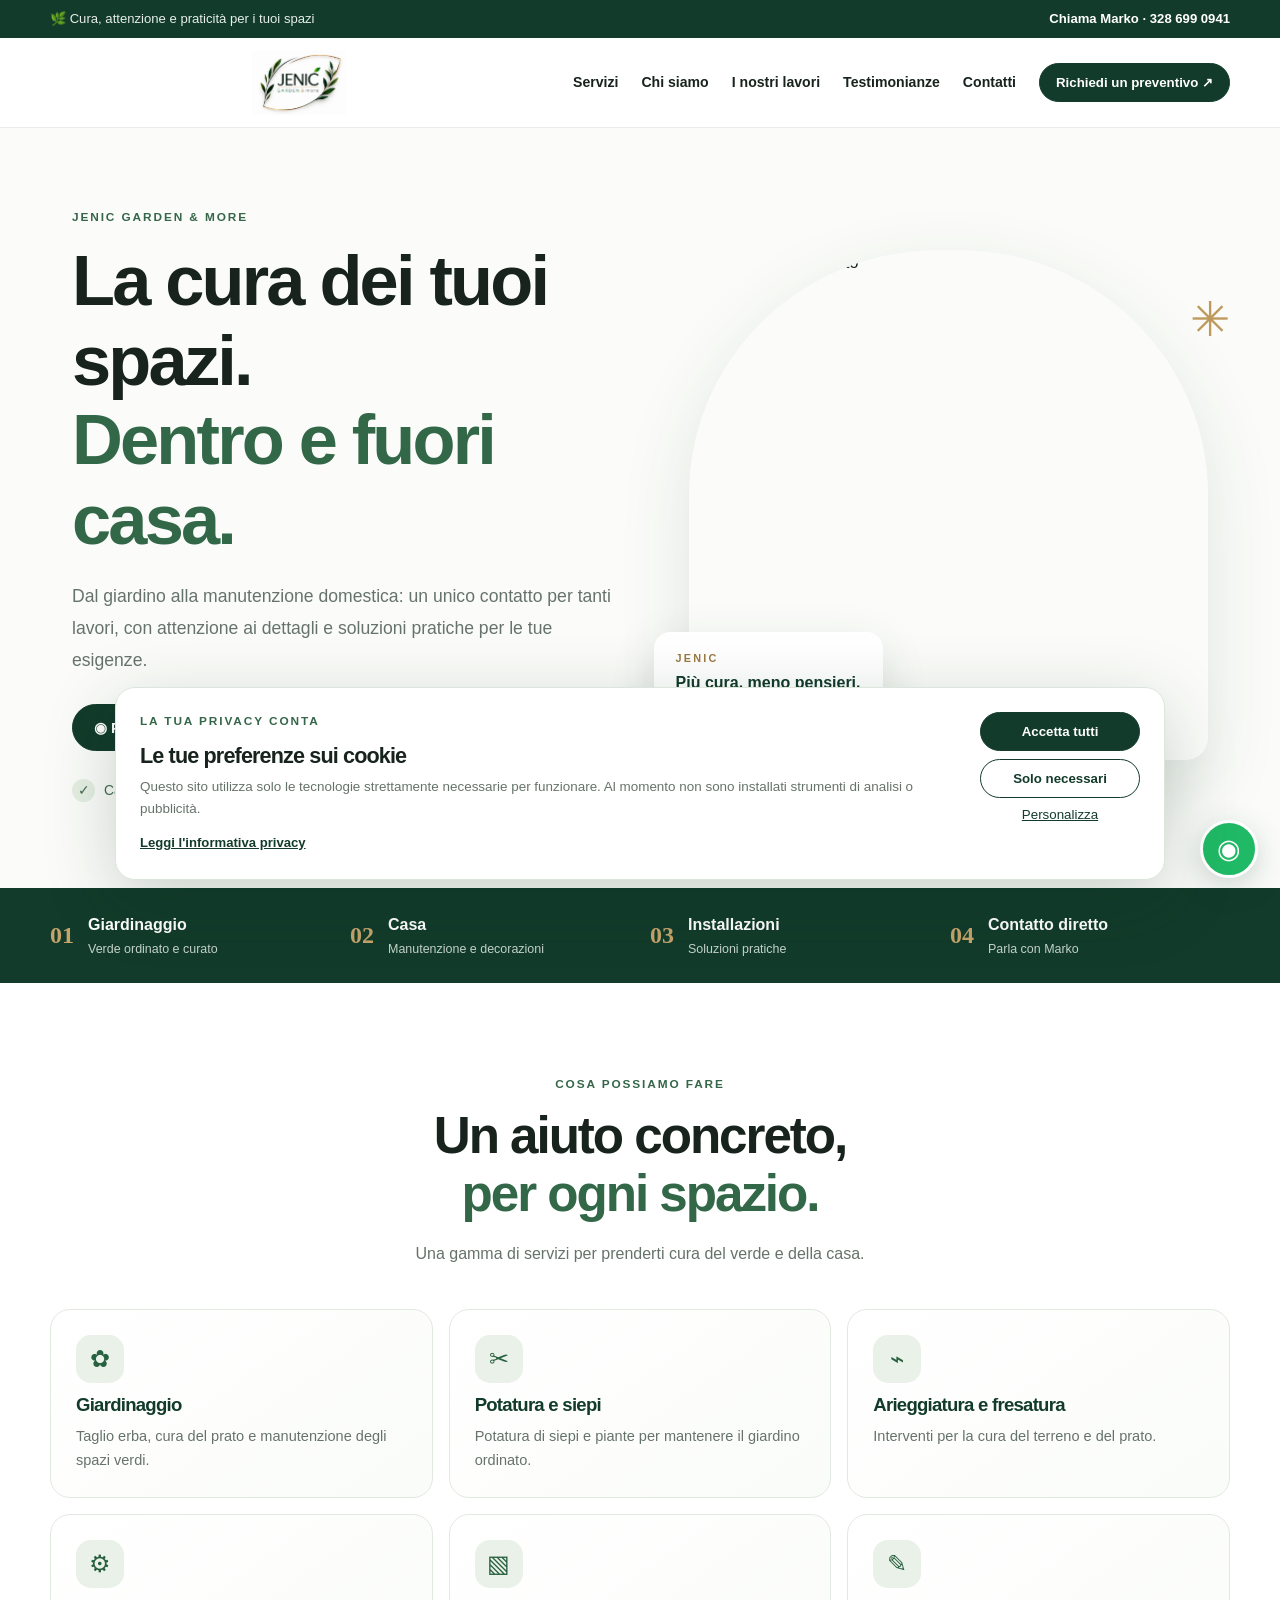
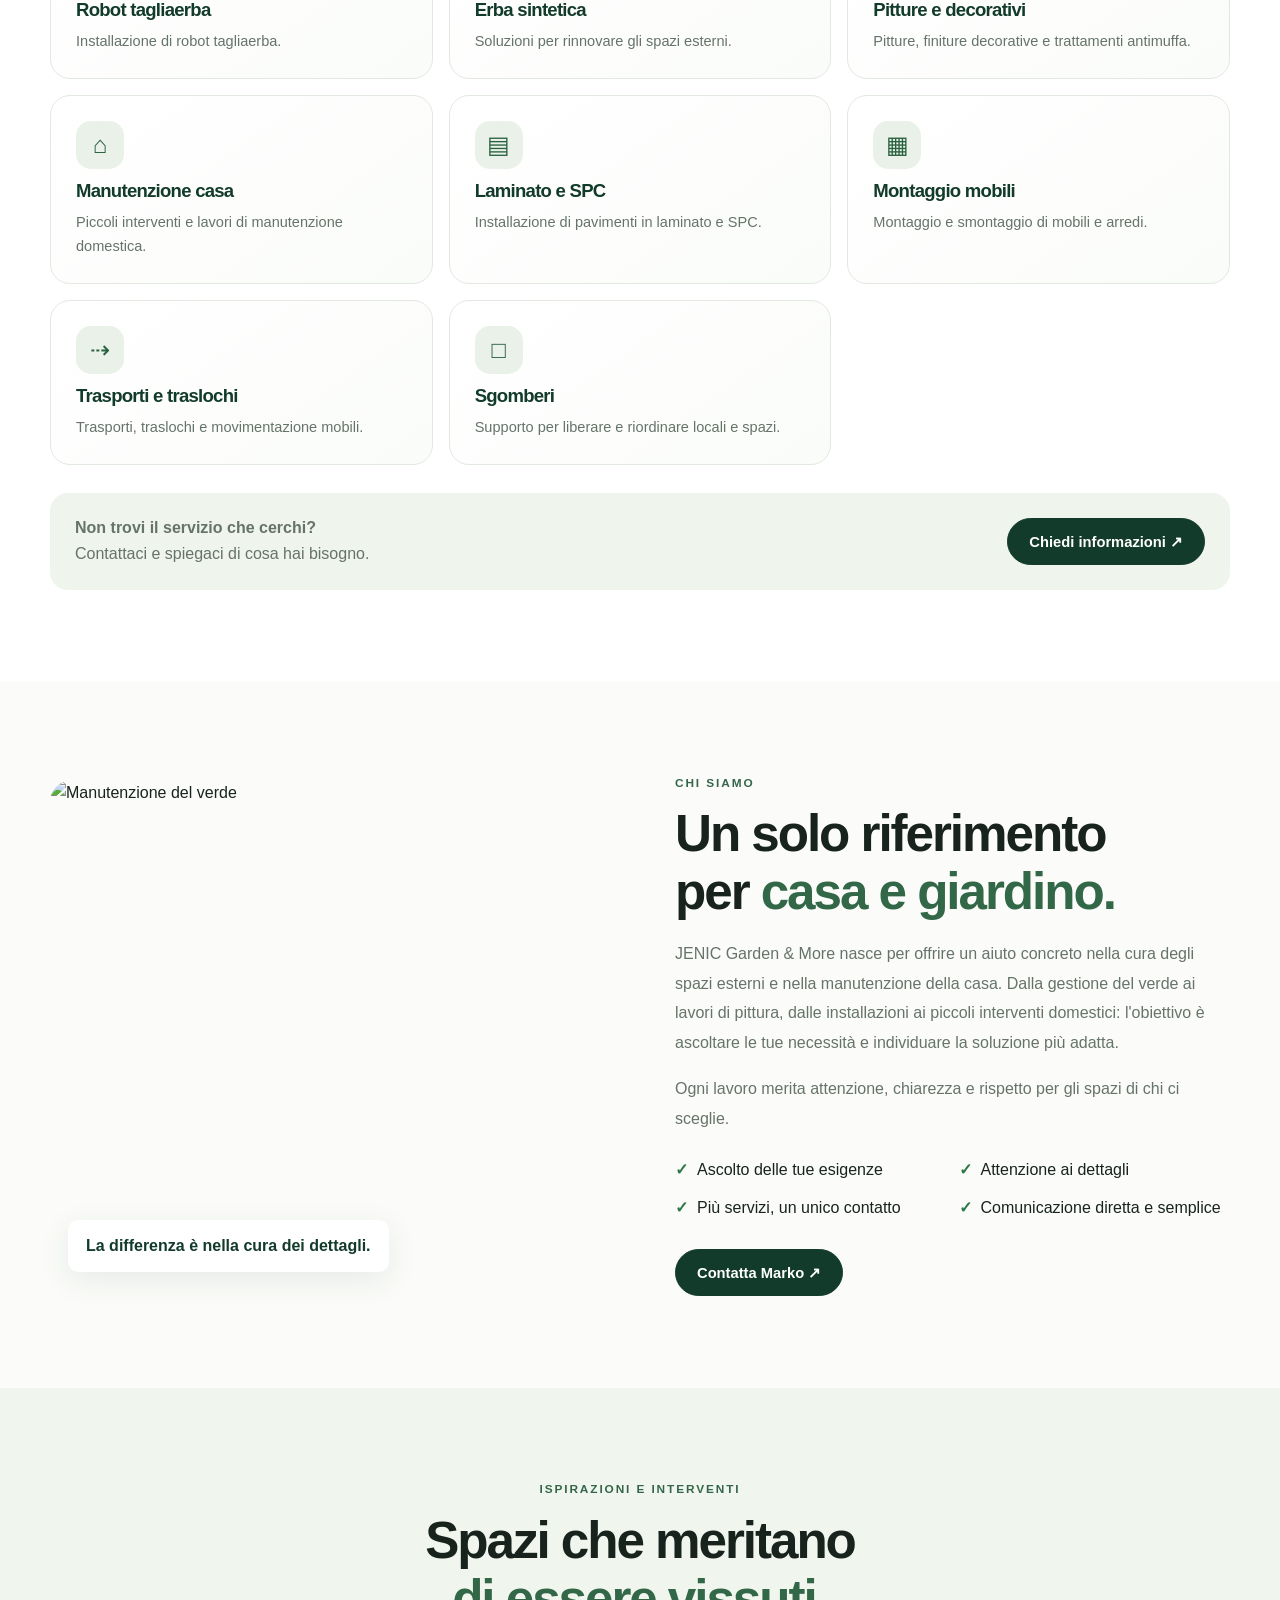
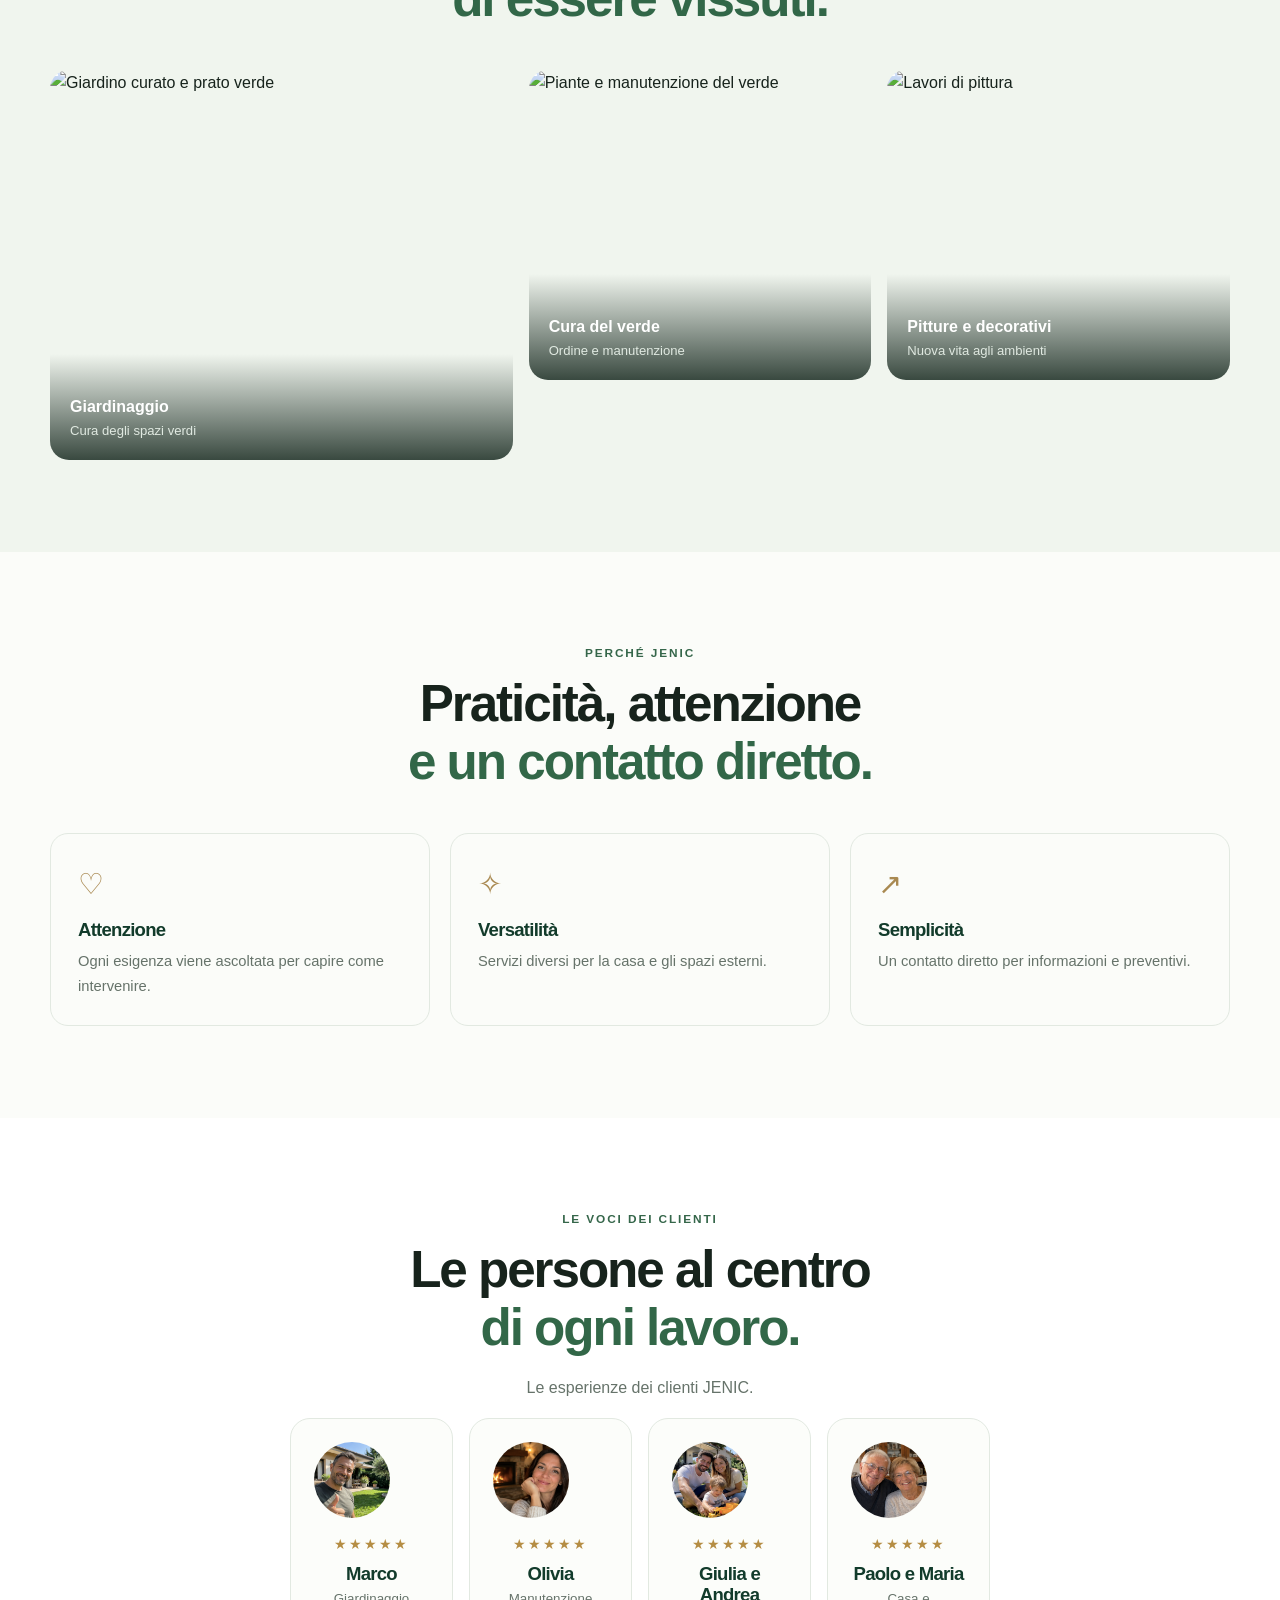
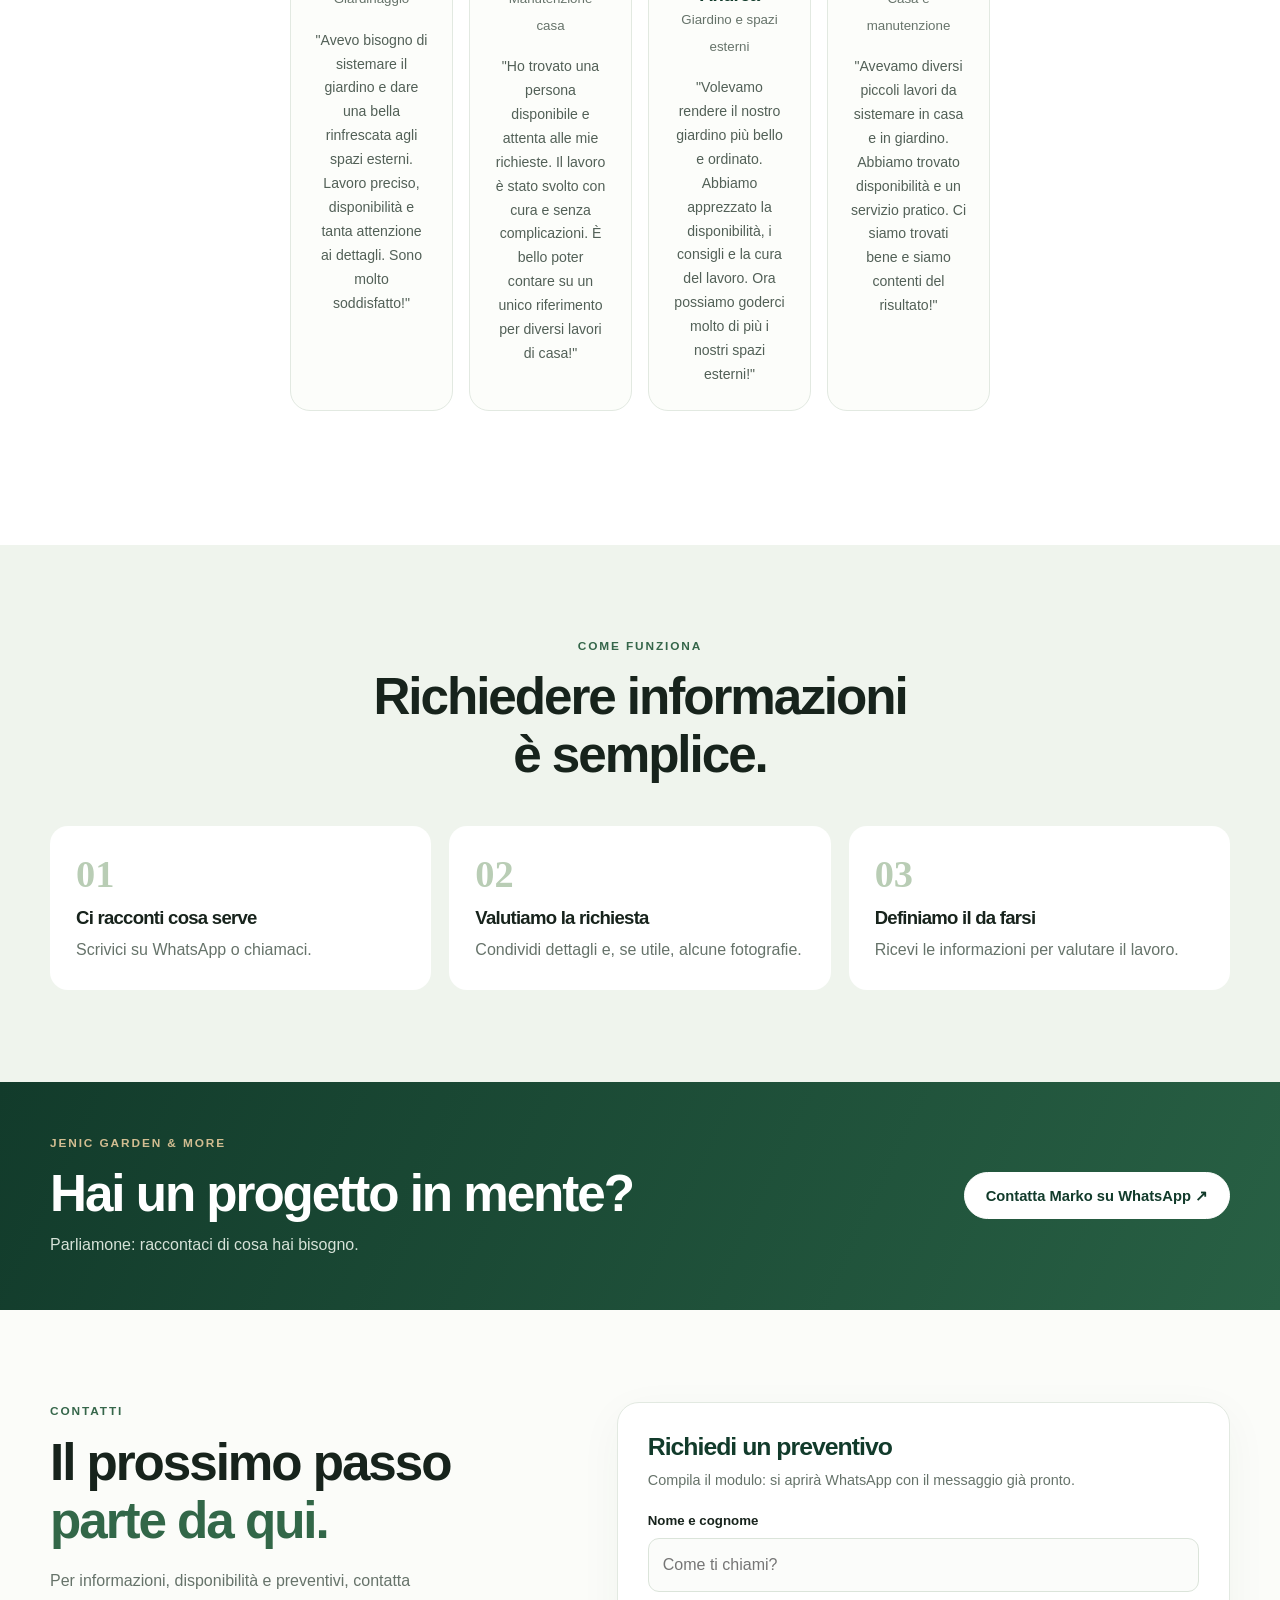
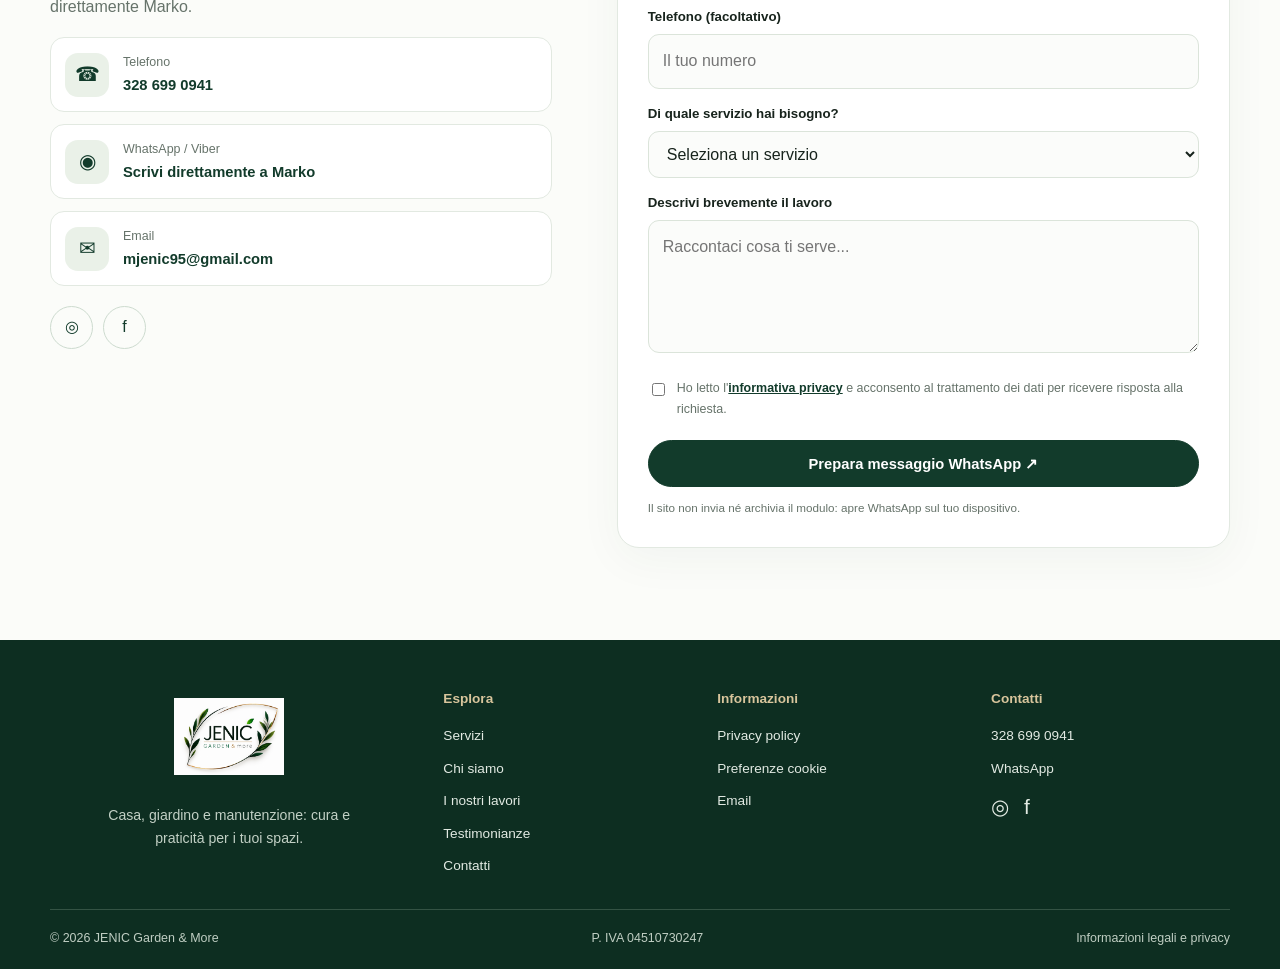
==== commit e201b1cf: "Update index.html" ====
--- a/index.html
+++ b/index.html
@@ -230,7 +230,6 @@
 
 </div>
 
-<p class="gallery-note">Foto illustrative e testi segnaposto: sostituire con recensioni autentiche e autorizzate prima della pubblicazione.</p>
 </section>
 
 <section class="steps-section section">
--- a/style.css
+++ b/style.css
@@ -307,3 +307,26 @@
         height: 58px !important;
     }
 }
+/* LOGO FOOTER JENIC */
+.footer-brand {
+    display: flex !important;
+    flex-direction: column !important;
+    align-items: center !important;
+    justify-content: center !important;
+    text-align: center !important;
+    background: transparent !important;
+}
+
+.footer-brand img {
+    width: 110px !important;
+    max-width: 110px !important;
+    height: auto !important;
+    display: block !important;
+    object-fit: contain !important;
+    margin: 0 auto 15px !important;
+    padding: 0 !important;
+    border: none !important;
+    box-shadow: none !important;
+    border-radius: 0 !important;
+    background: transparent !important;
+}
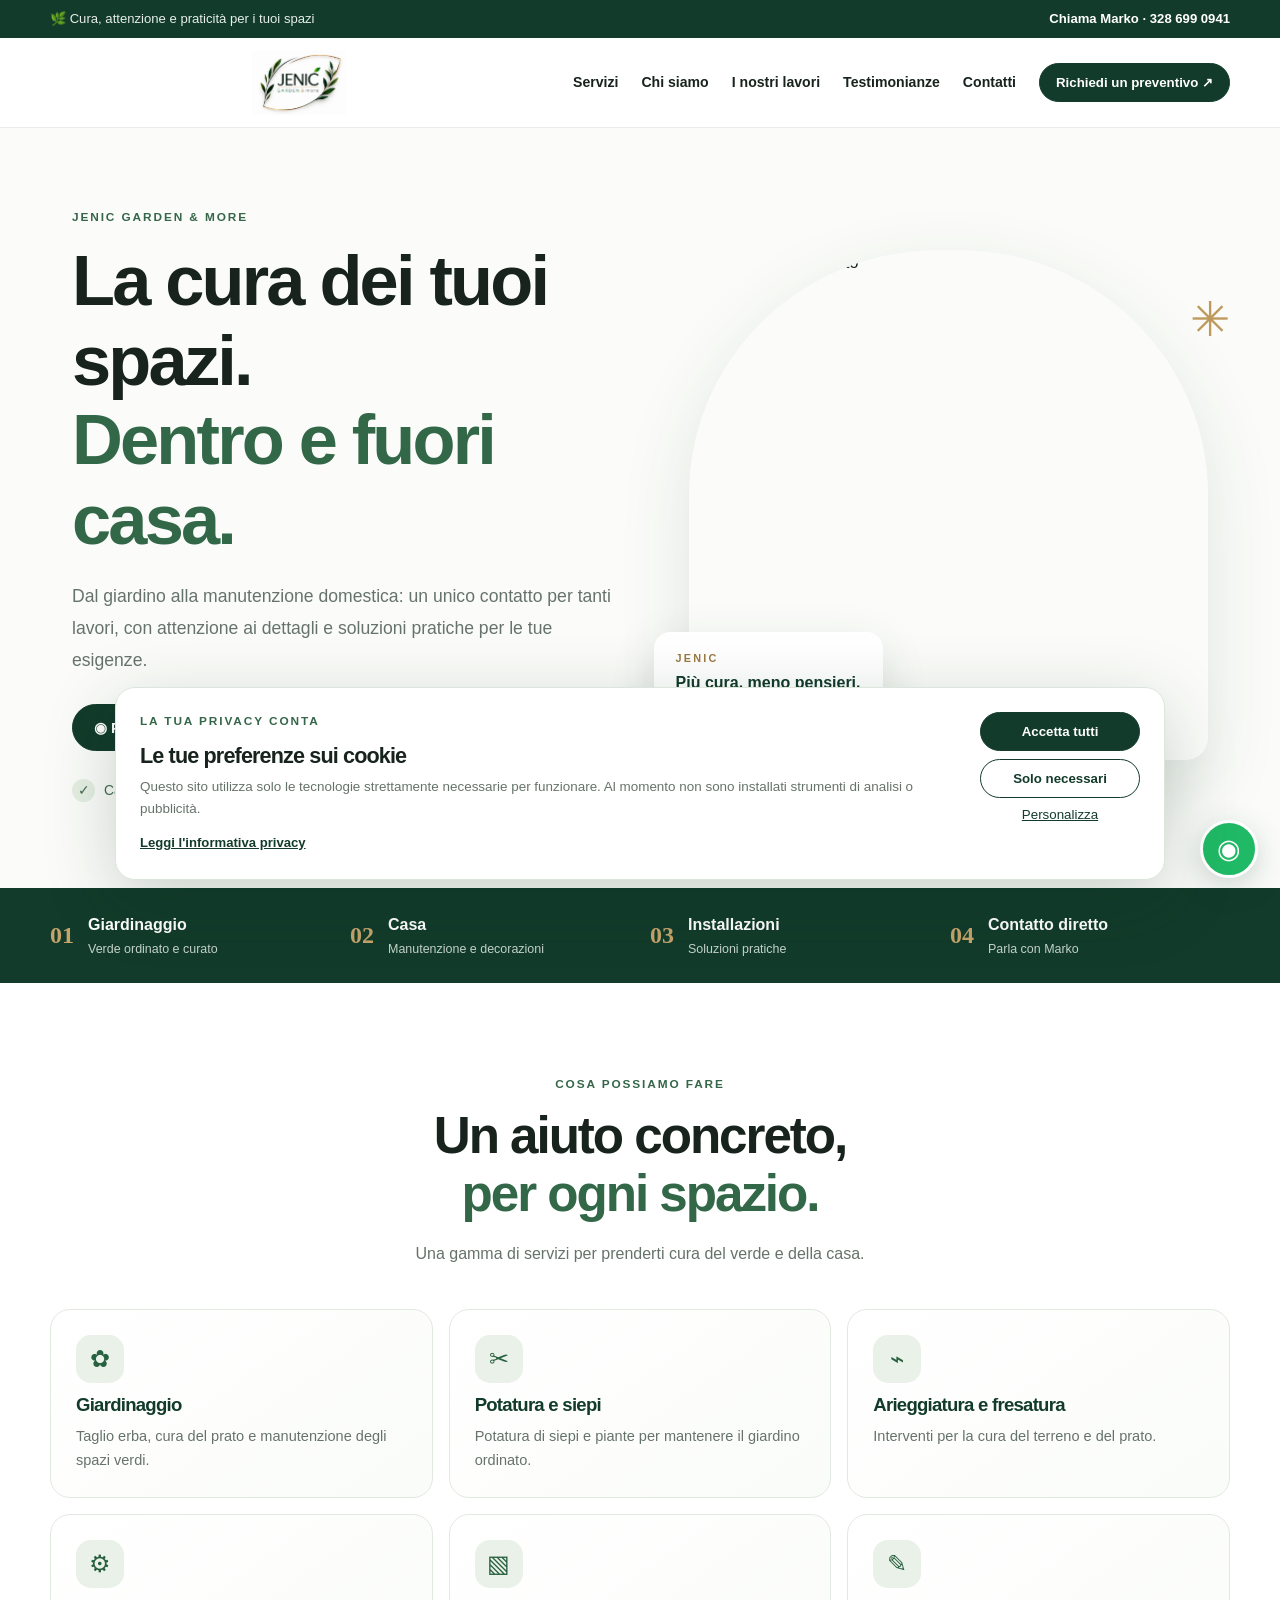
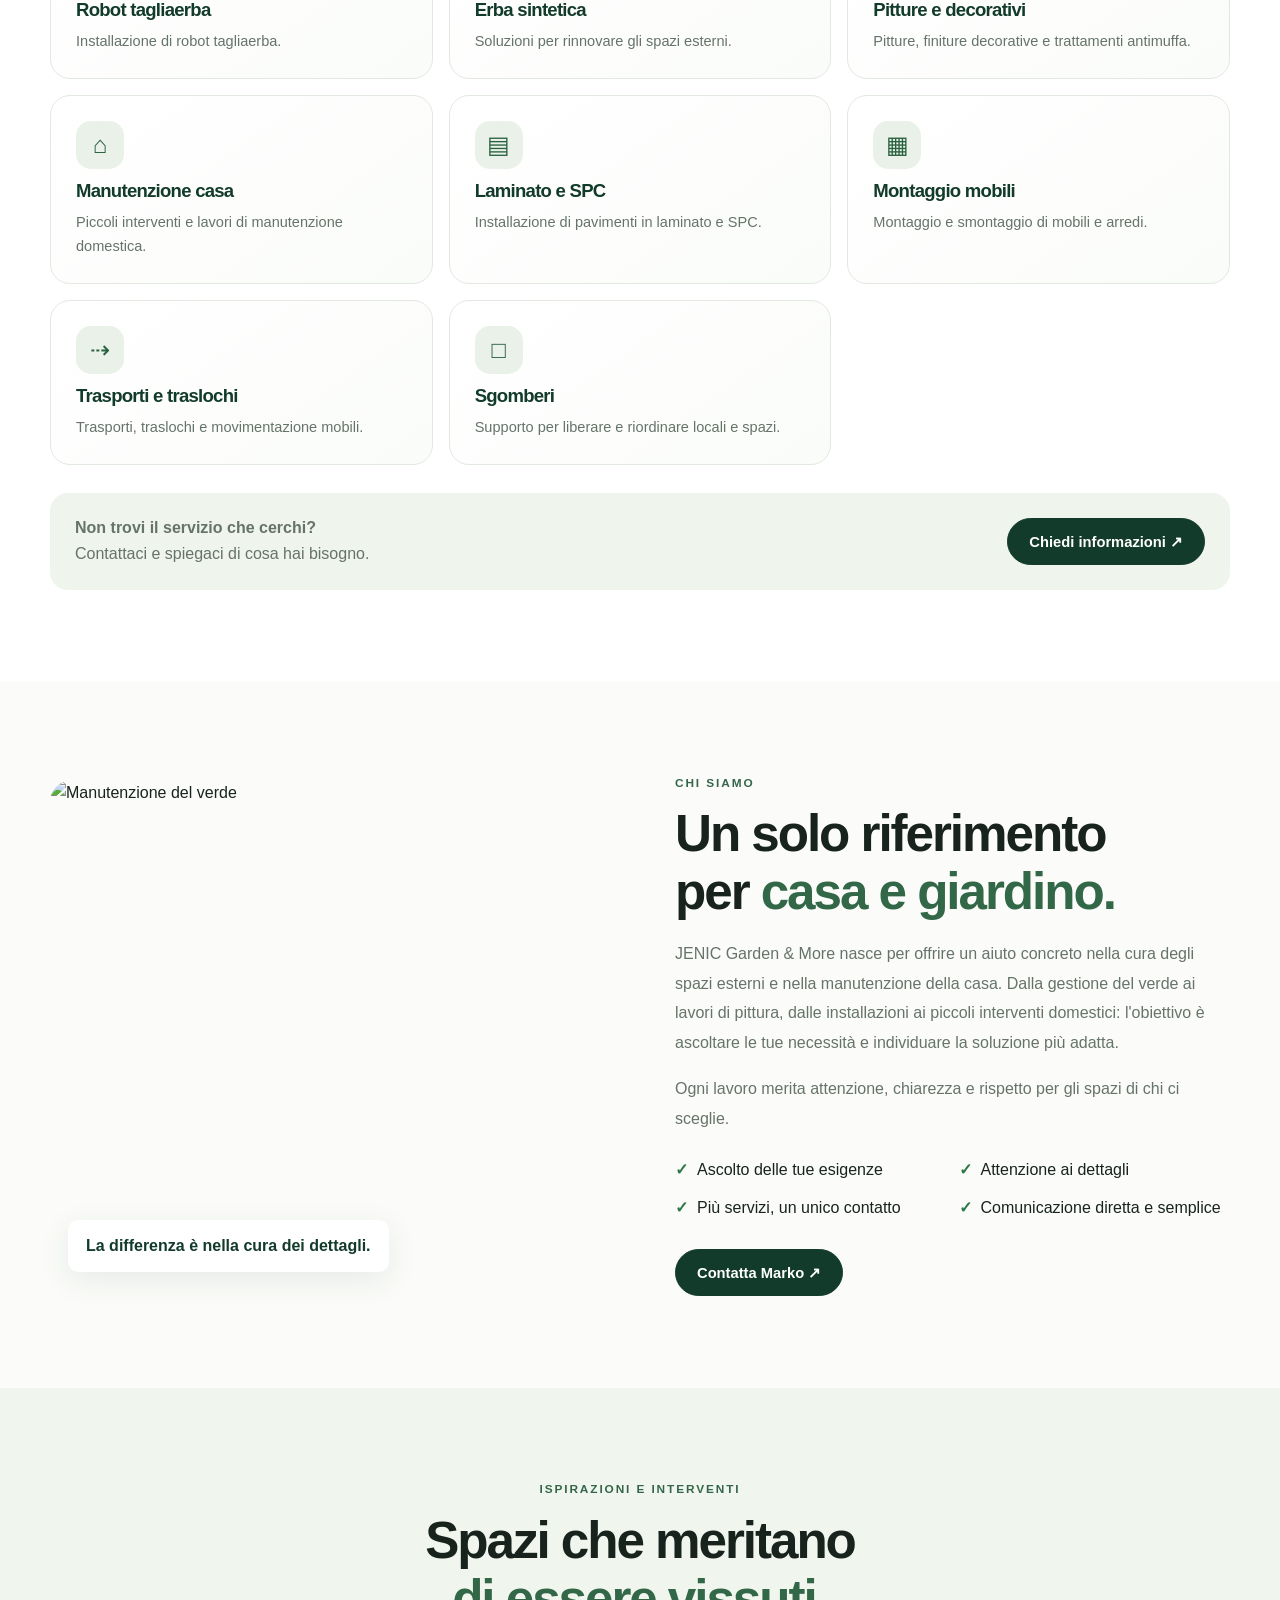
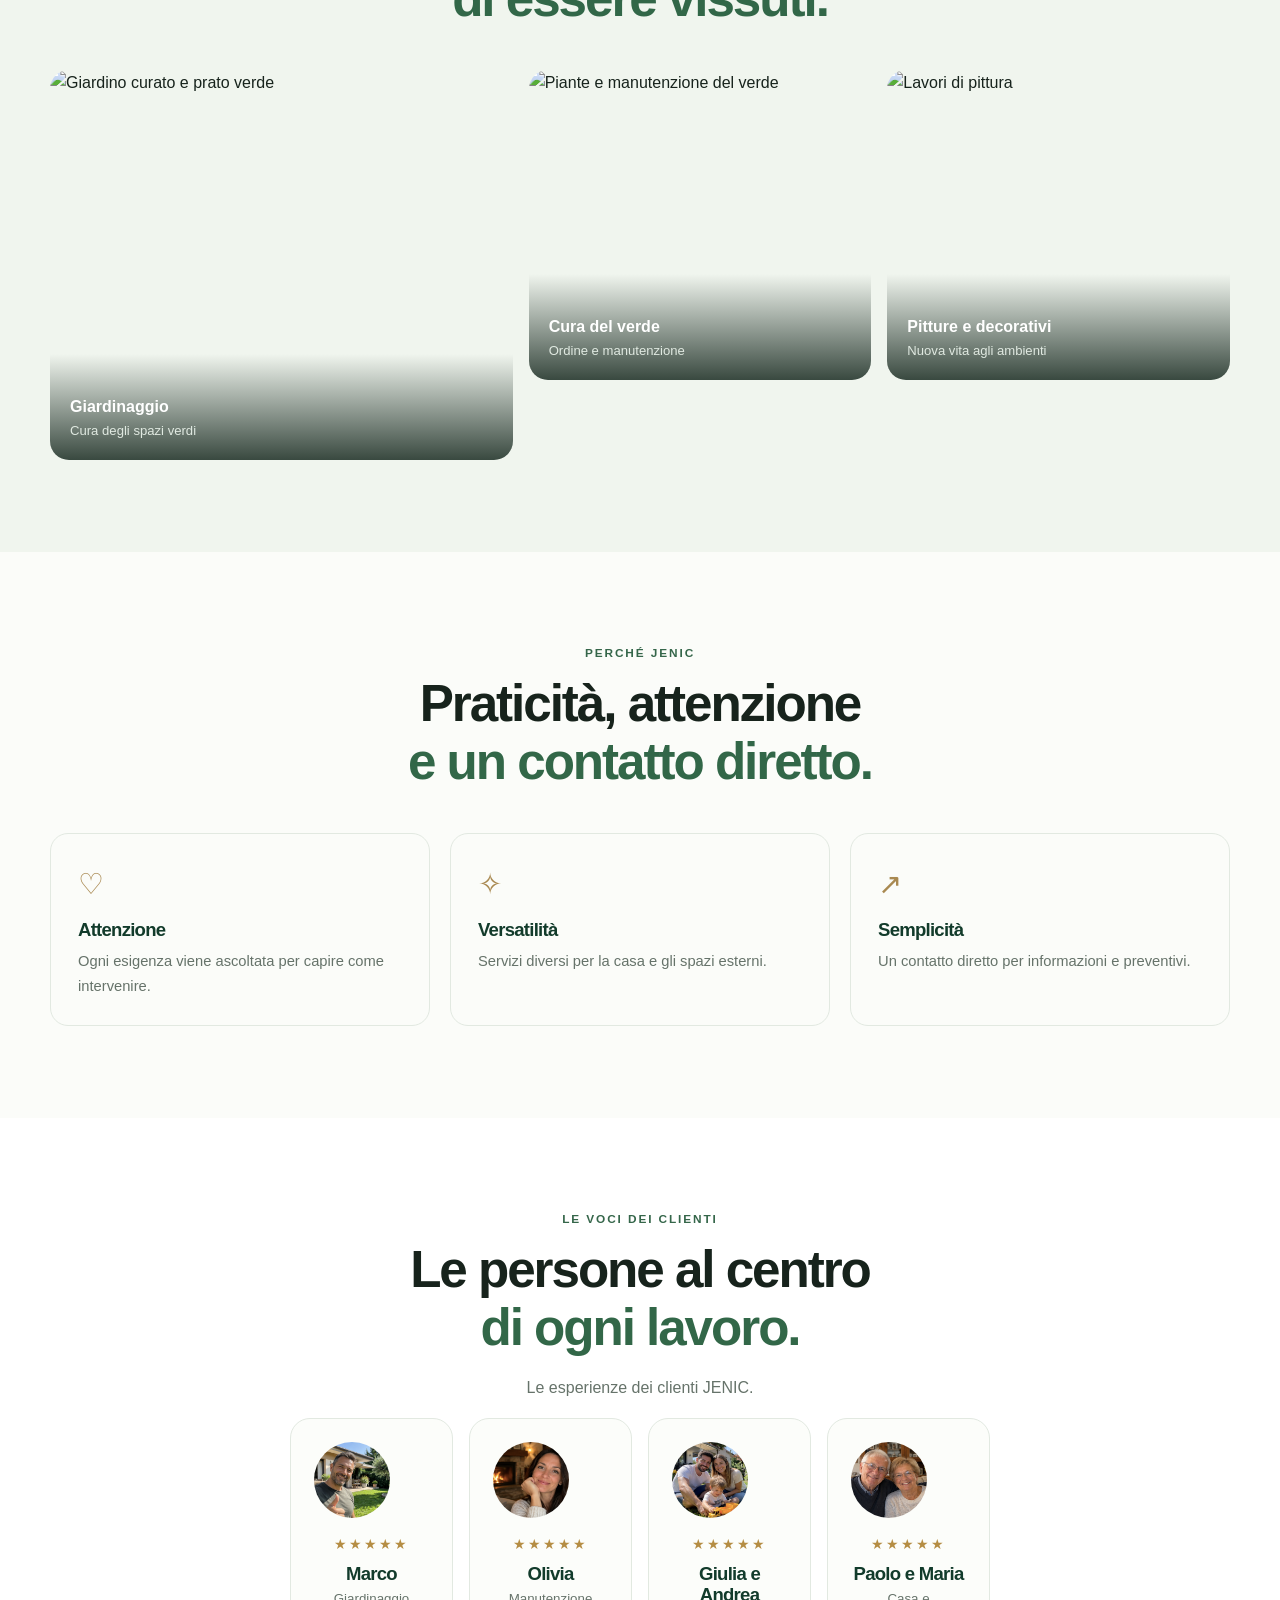
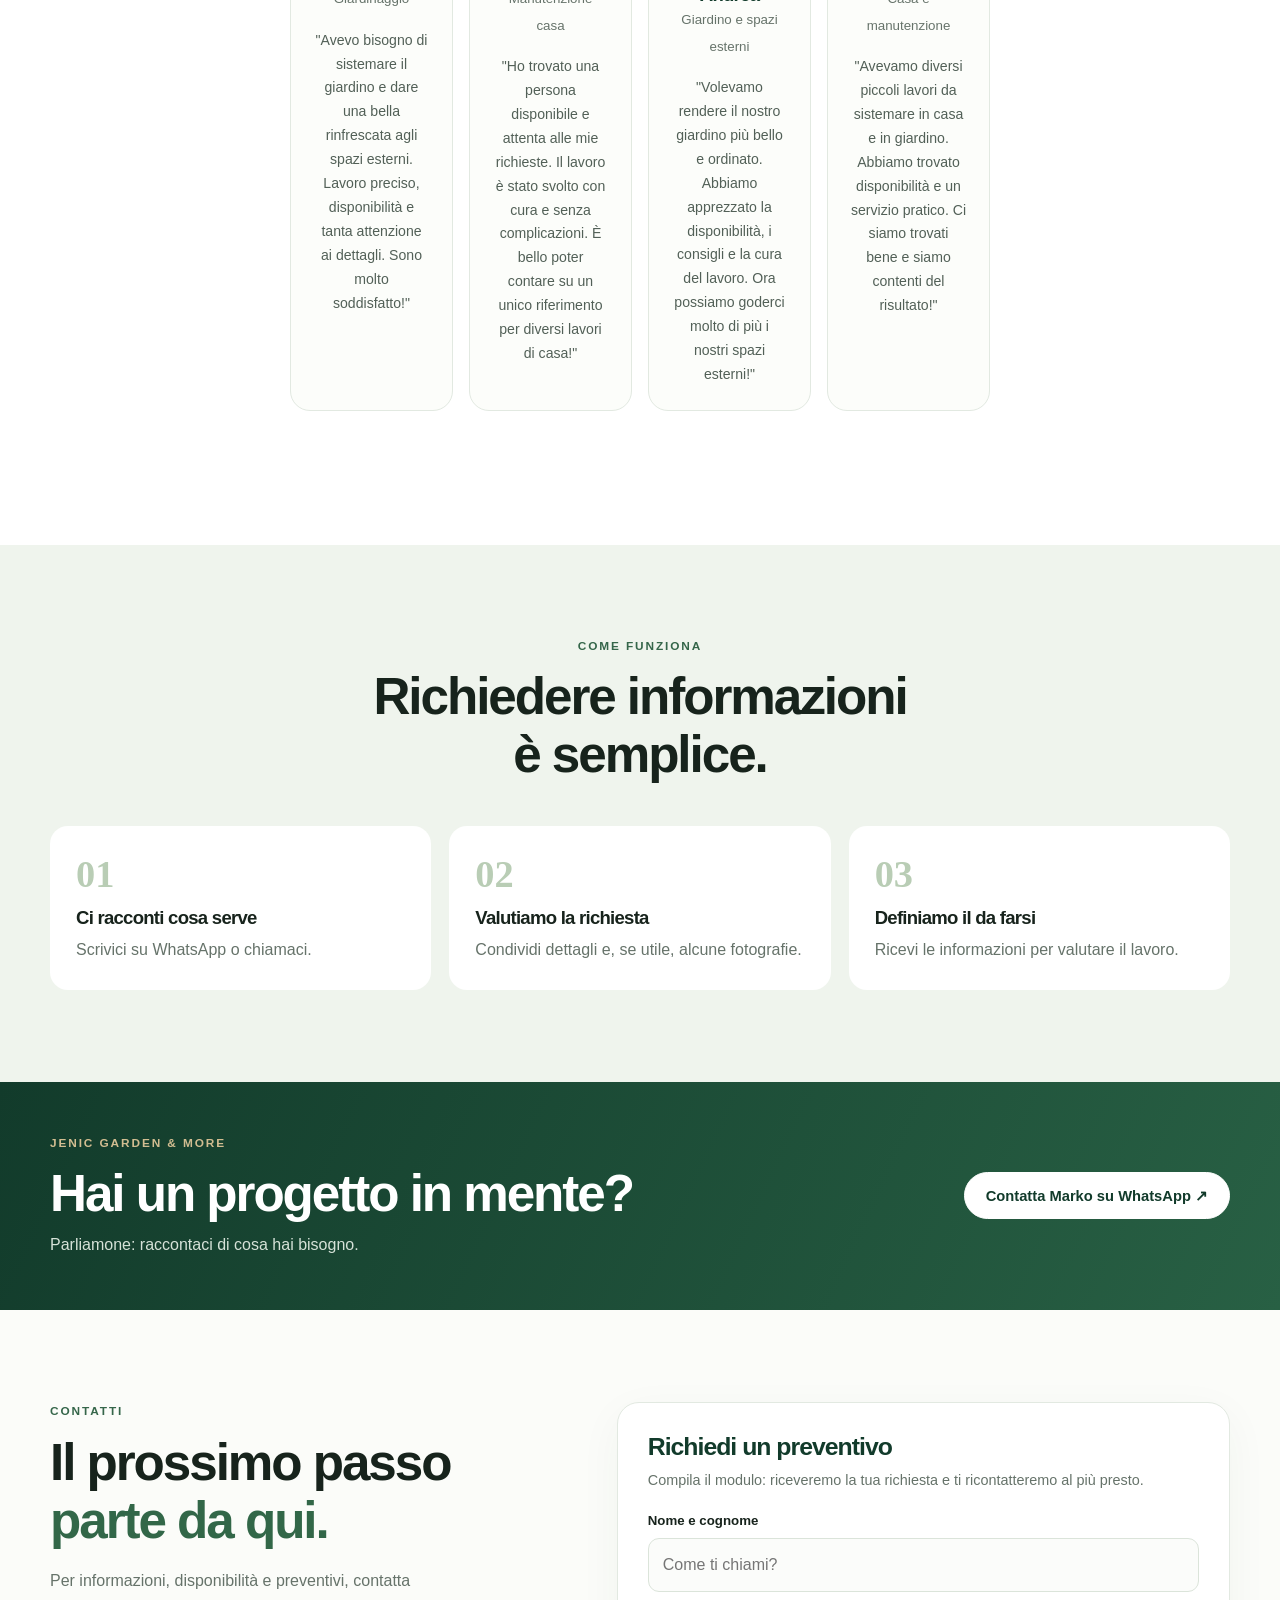
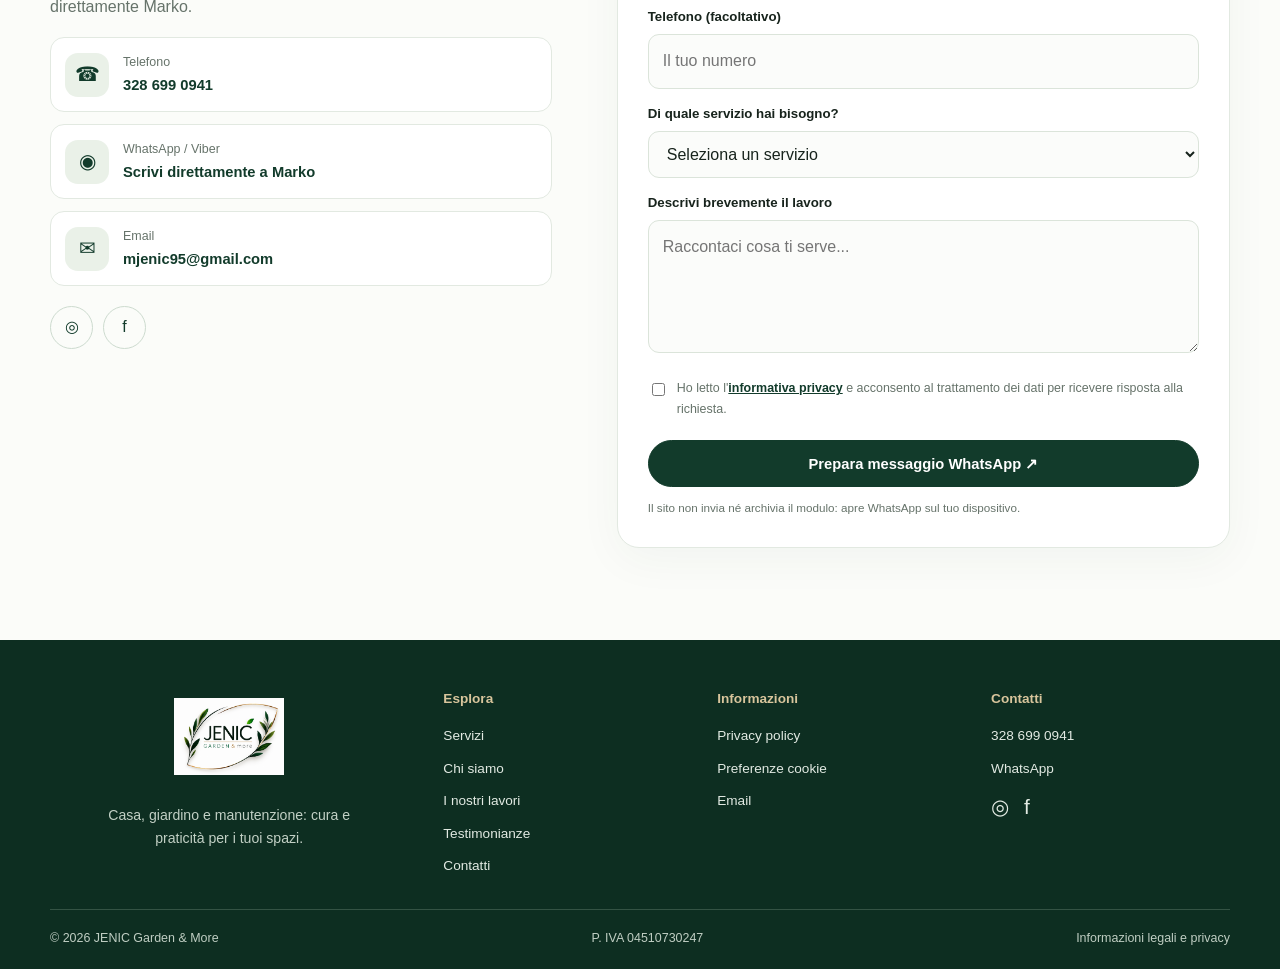
==== commit 9e9002b4: "Update index.html" ====
--- a/index.html
+++ b/index.html
@@ -268,10 +268,12 @@
 <a class="social-icon" href="https://www.facebook.com/search/top?q=Jenic%20MJ%20Garden%20%26%20More" target="_blank" rel="noopener" aria-label="Facebook">f</a>
 </div>
 </div>
-
-<form class="contact-form" id="quoteForm">
+<form class="contact-form"
+      id="quoteForm"
+      action="https://formspree.io/f/mwlllbwk"
+      method="POST">
 <h3>Richiedi un preventivo</h3>
-<p>Compila il modulo: si aprirà WhatsApp con il messaggio già pronto.</p>
+<p>Compila il modulo: riceveremo la tua richiesta e ti ricontatteremo al più presto.</p>
 
 <label for="name">Nome e cognome</label>
 <input id="name" name="name" autocomplete="name" required placeholder="Come ti chiami?">
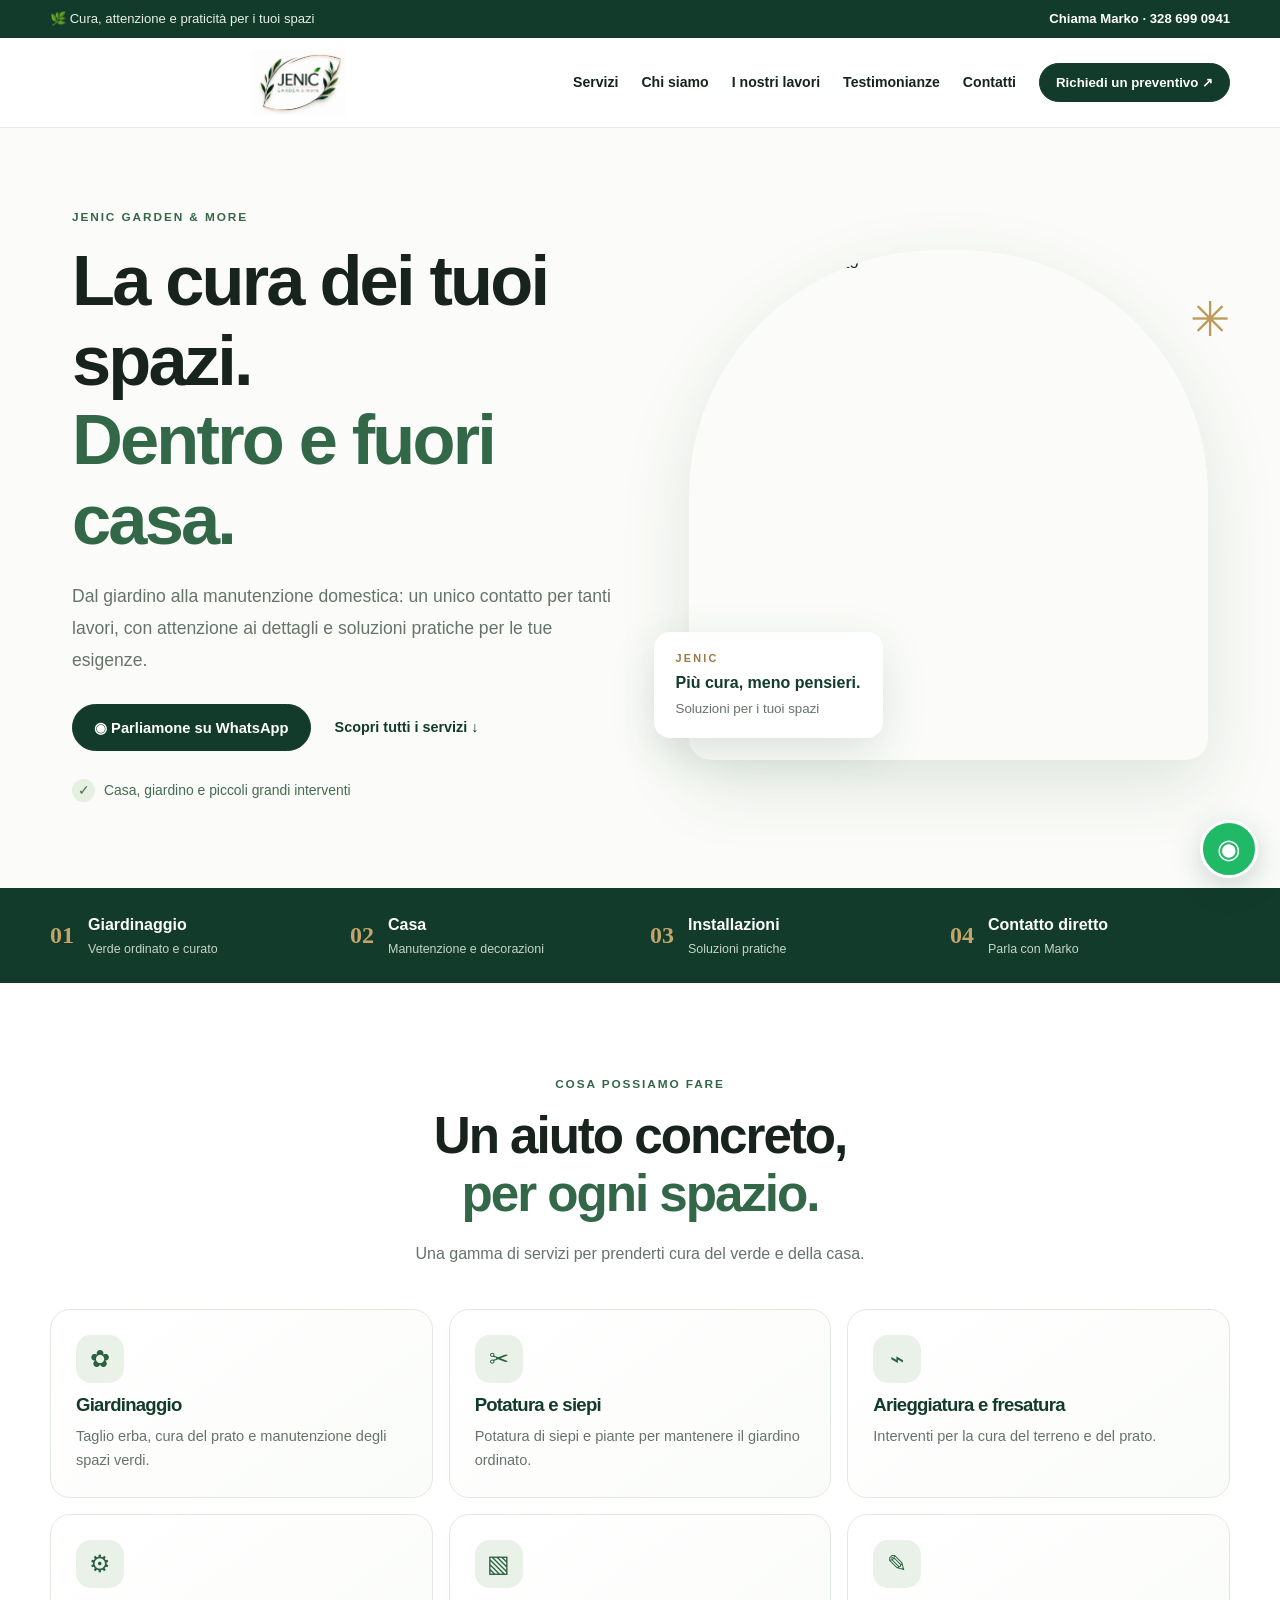
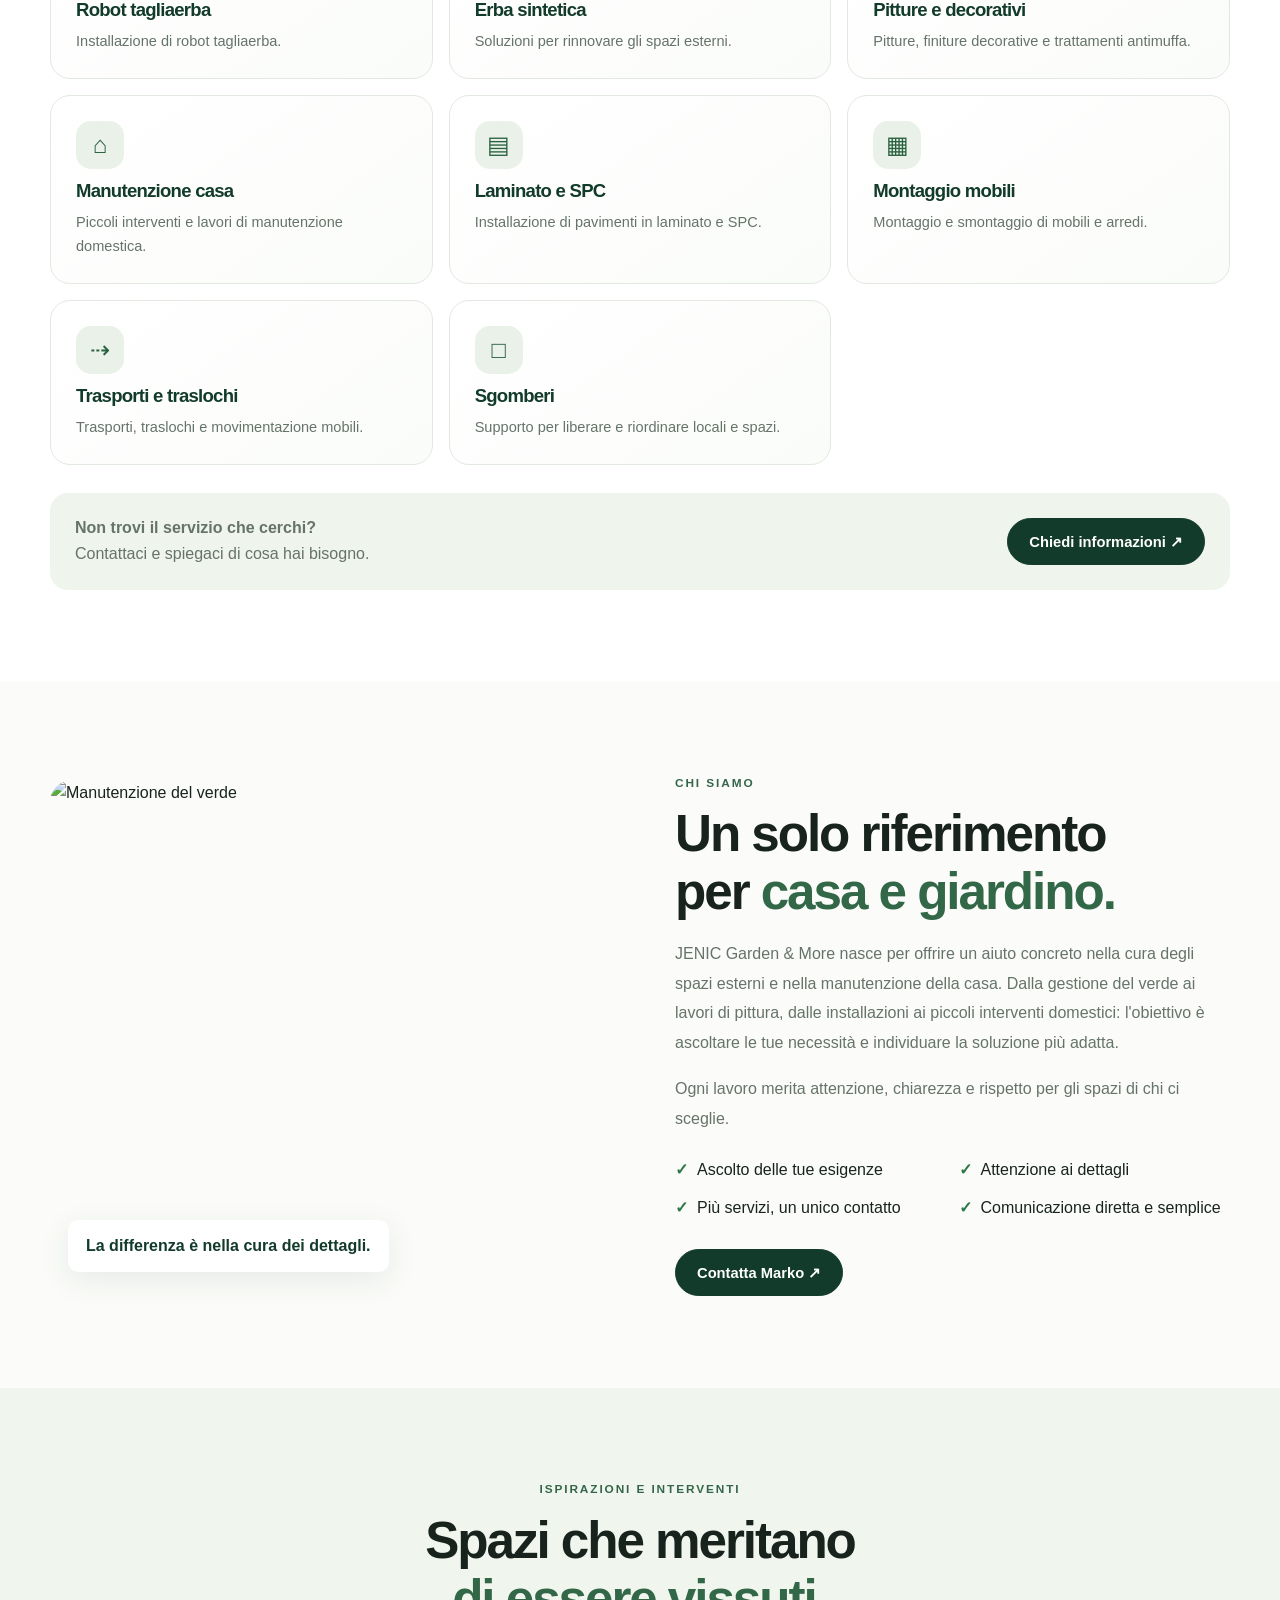
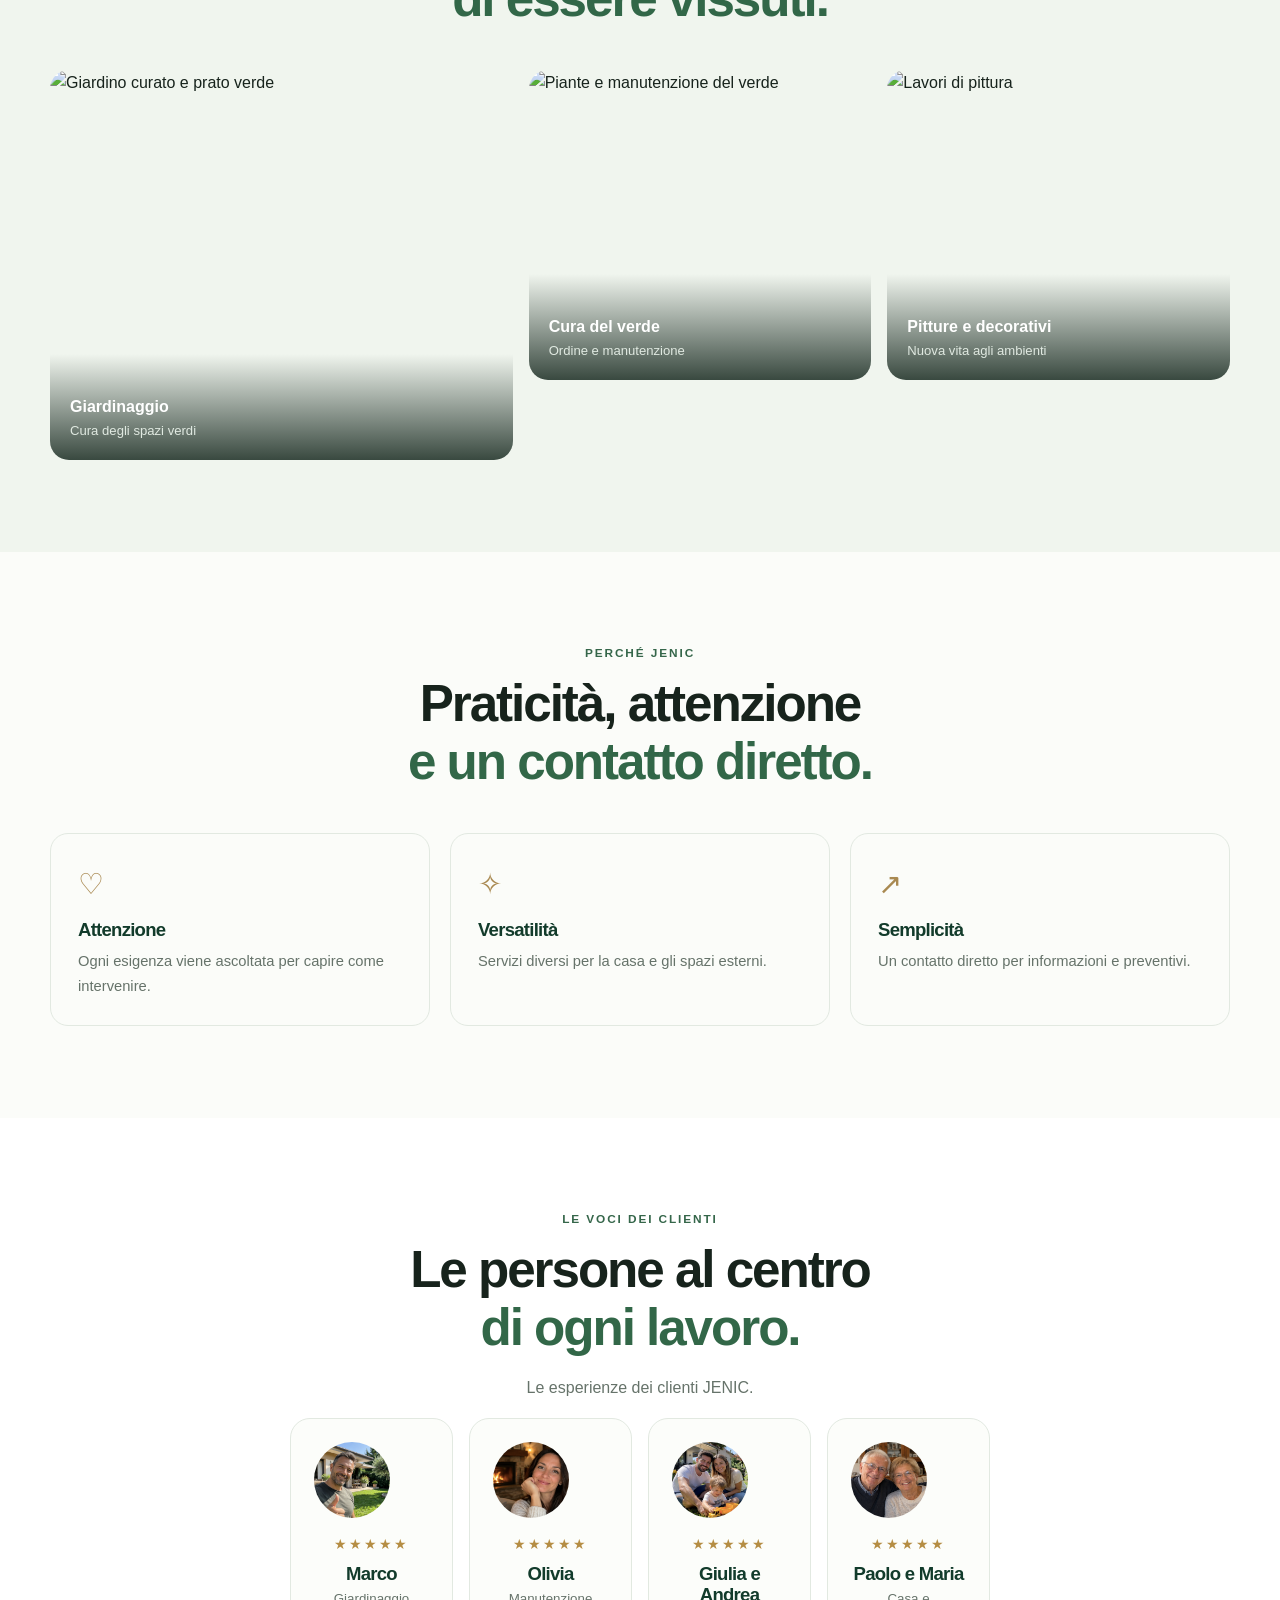
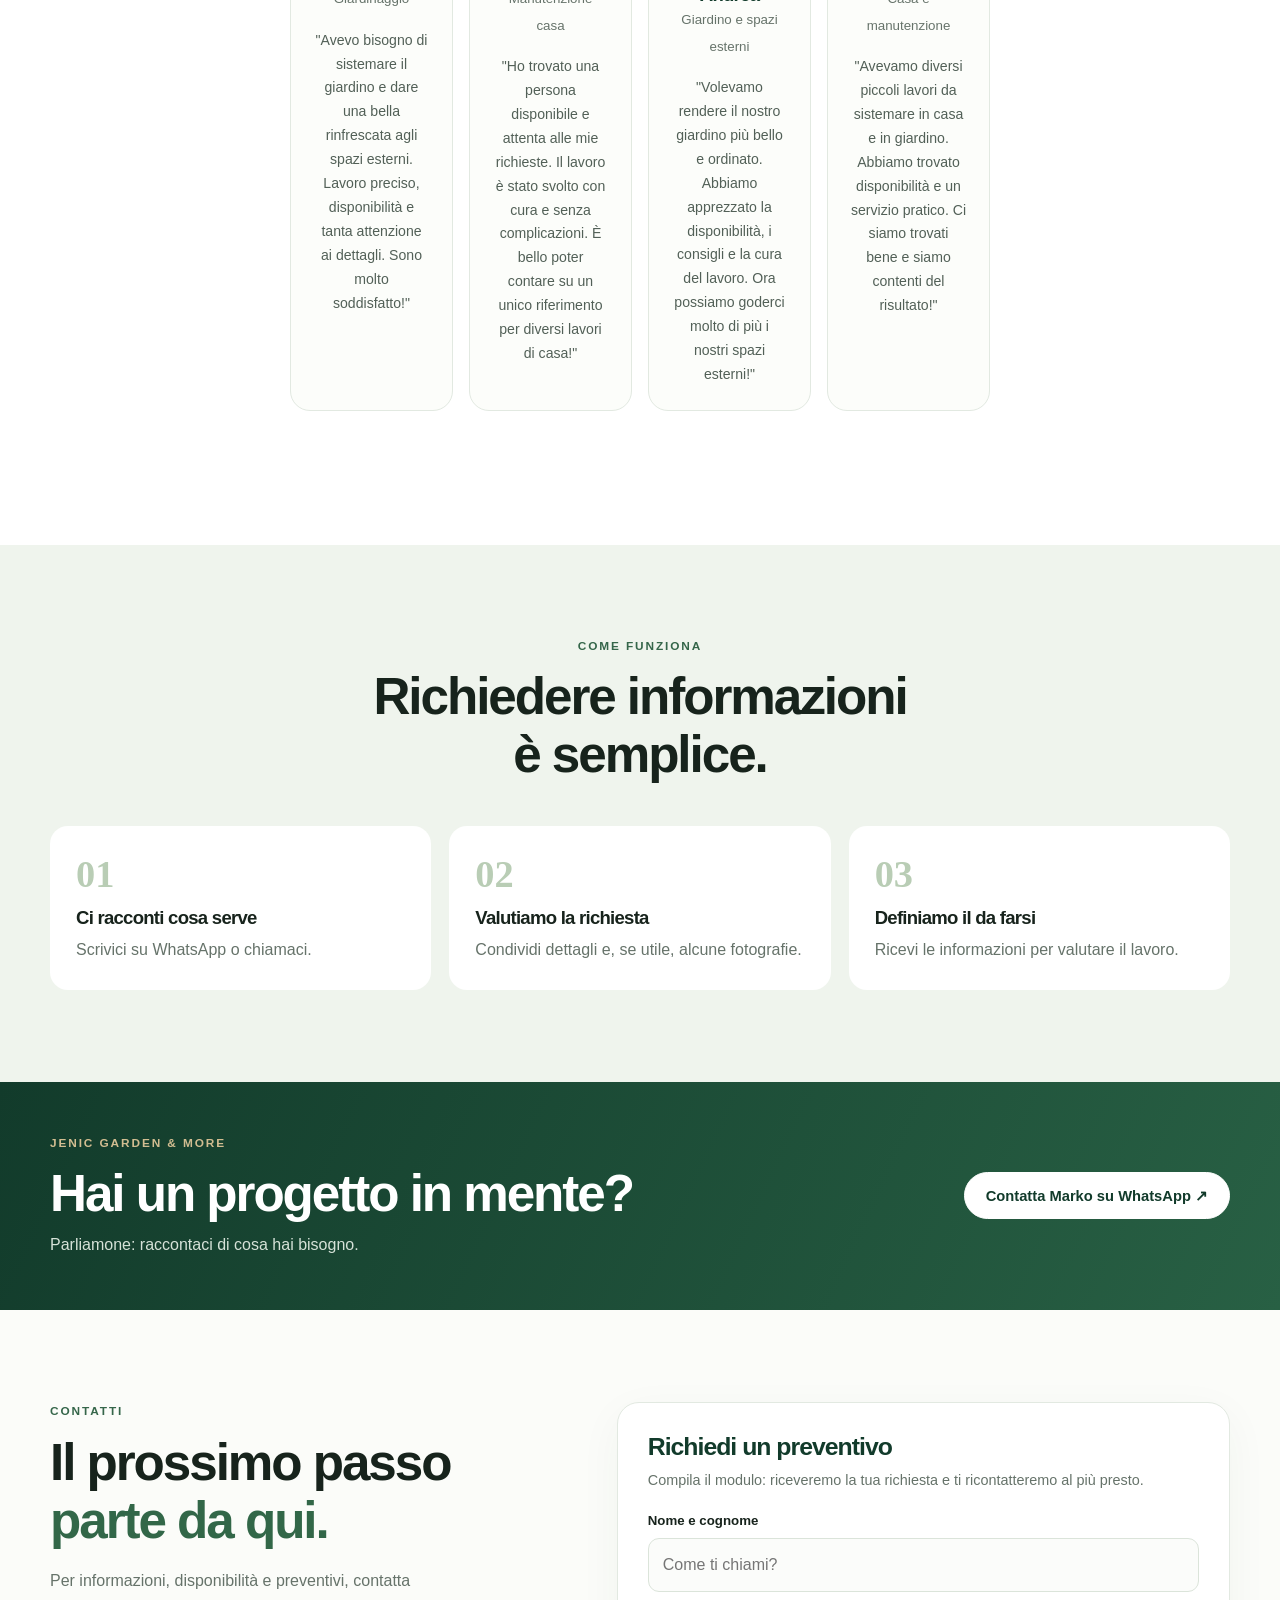
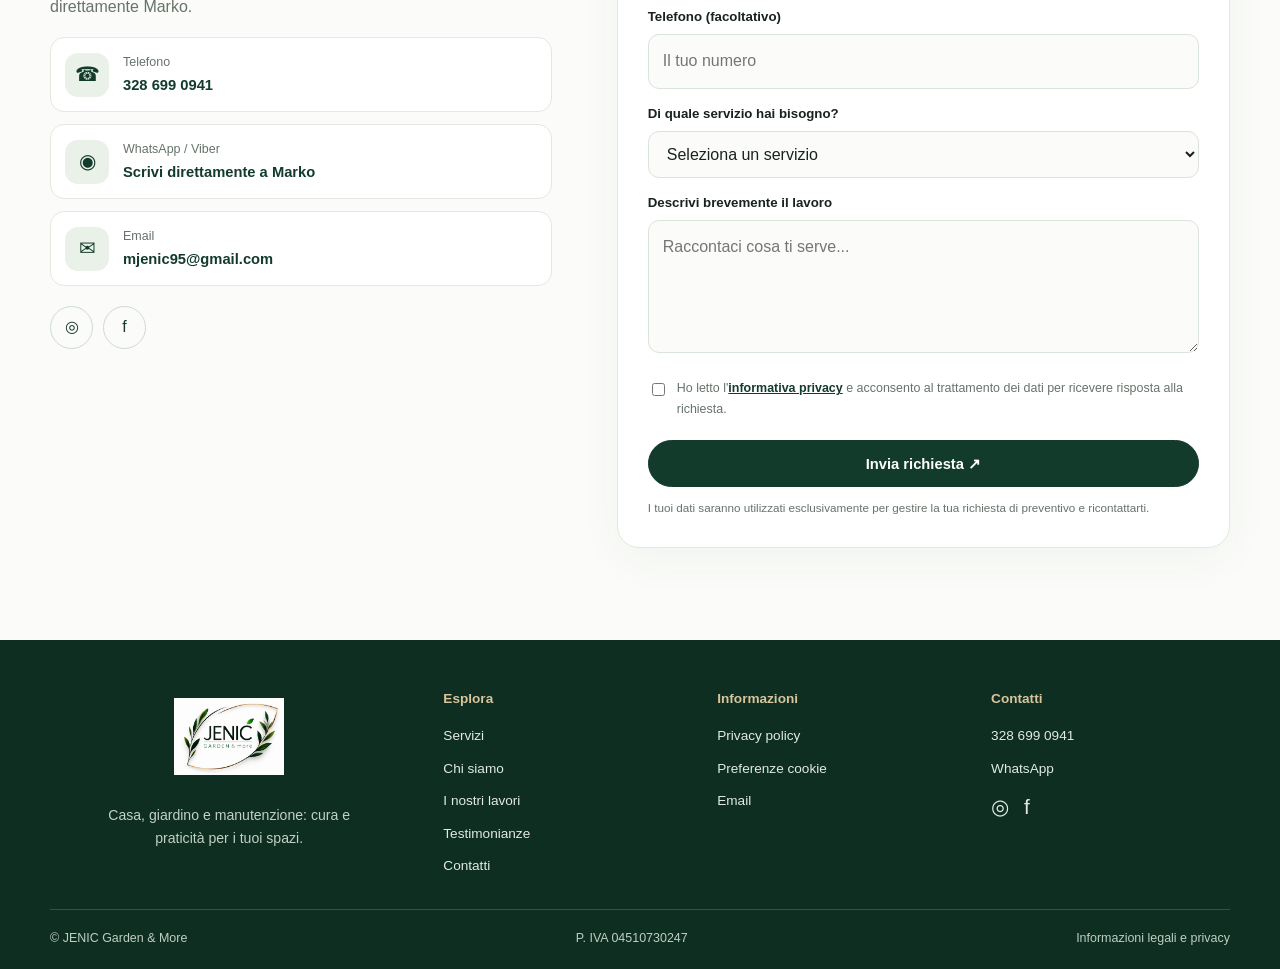
==== commit b969f667: "Update index.html" ====
--- a/index.html
+++ b/index.html
@@ -306,8 +306,10 @@
 <span>Ho letto l'<a href="privacy.html" target="_blank">informativa privacy</a> e acconsento al trattamento dei dati per ricevere risposta alla richiesta.</span>
 </label>
 
-<button class="button submit-button" type="submit">Prepara messaggio WhatsApp ↗</button>
-<small class="form-hint">Il sito non invia né archivia il modulo: apre WhatsApp sul tuo dispositivo.</small>
+<button class="button submit-button" type="submit">Invia richiesta ↗</button>
+<small class="form-hint">
+    I tuoi dati saranno utilizzati esclusivamente per gestire la tua richiesta di preventivo e ricontattarti.
+</small>
 </form>
 </section>
 </main>
